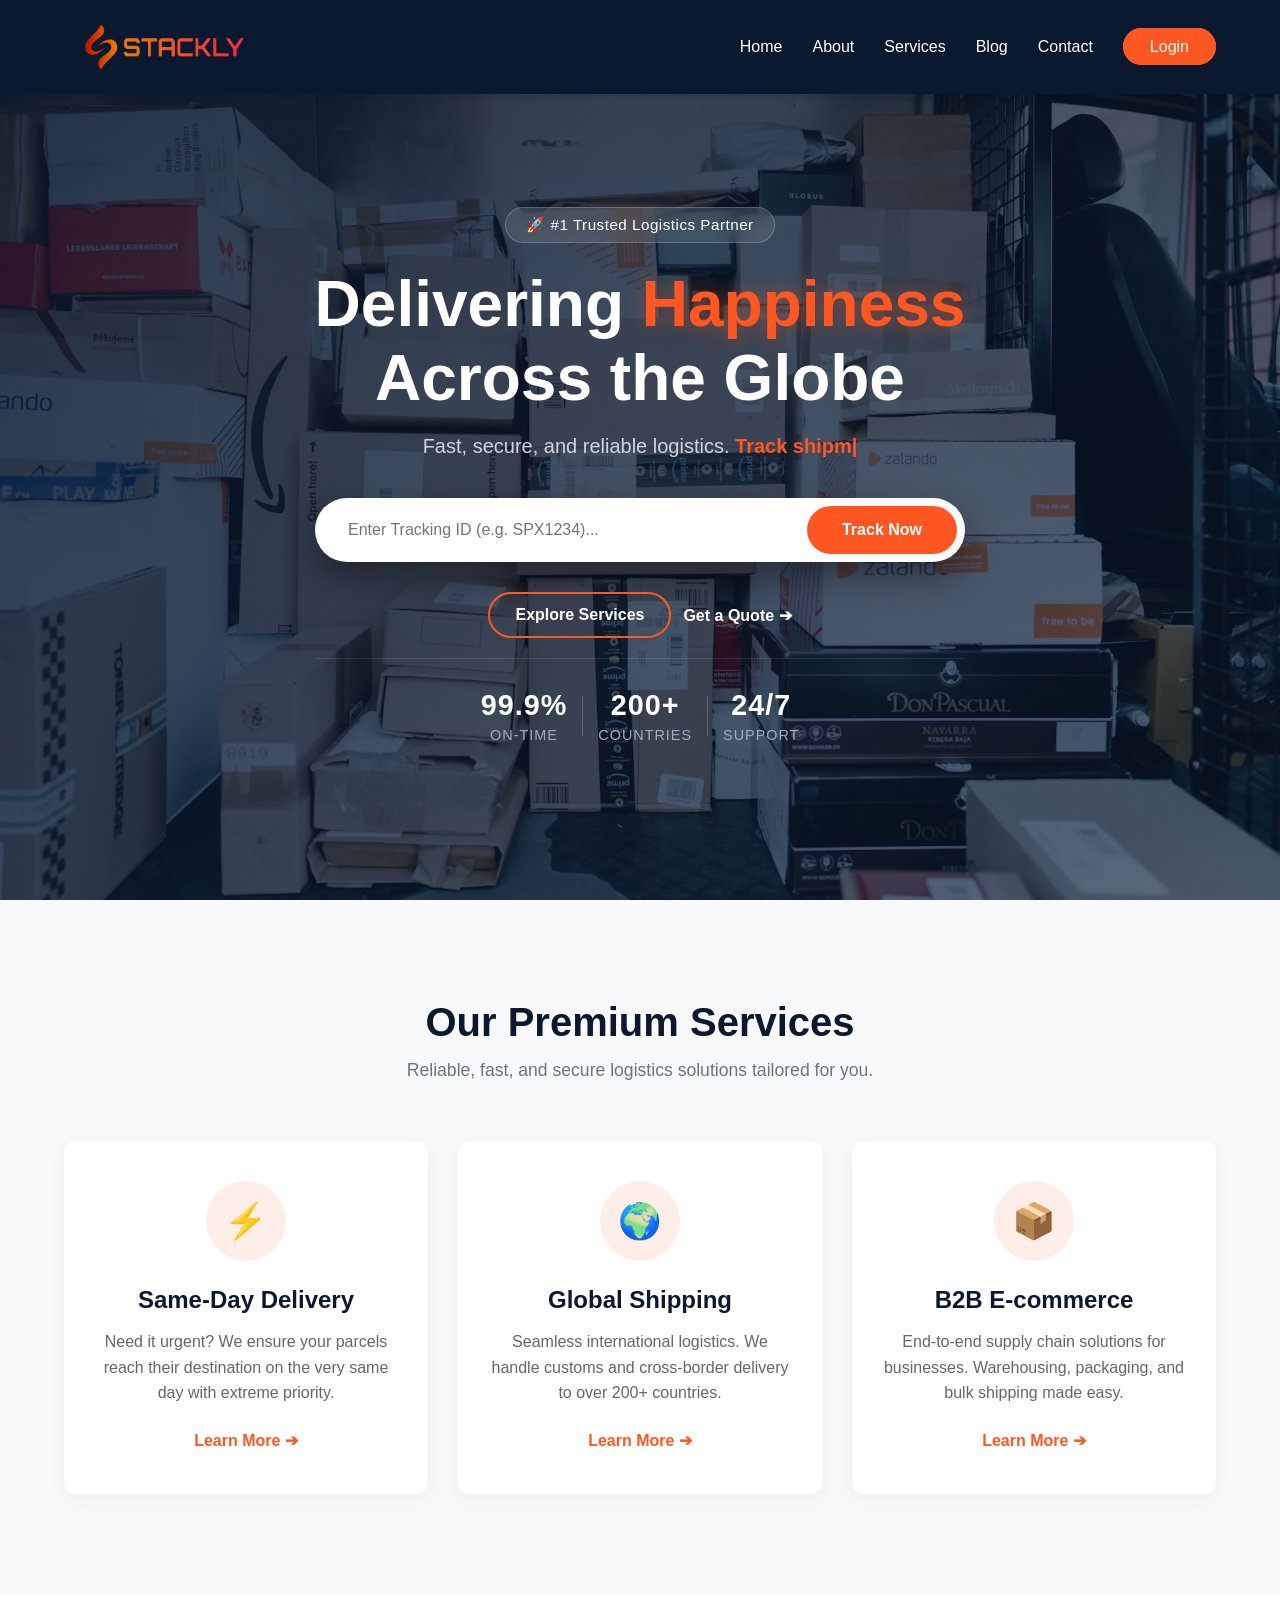
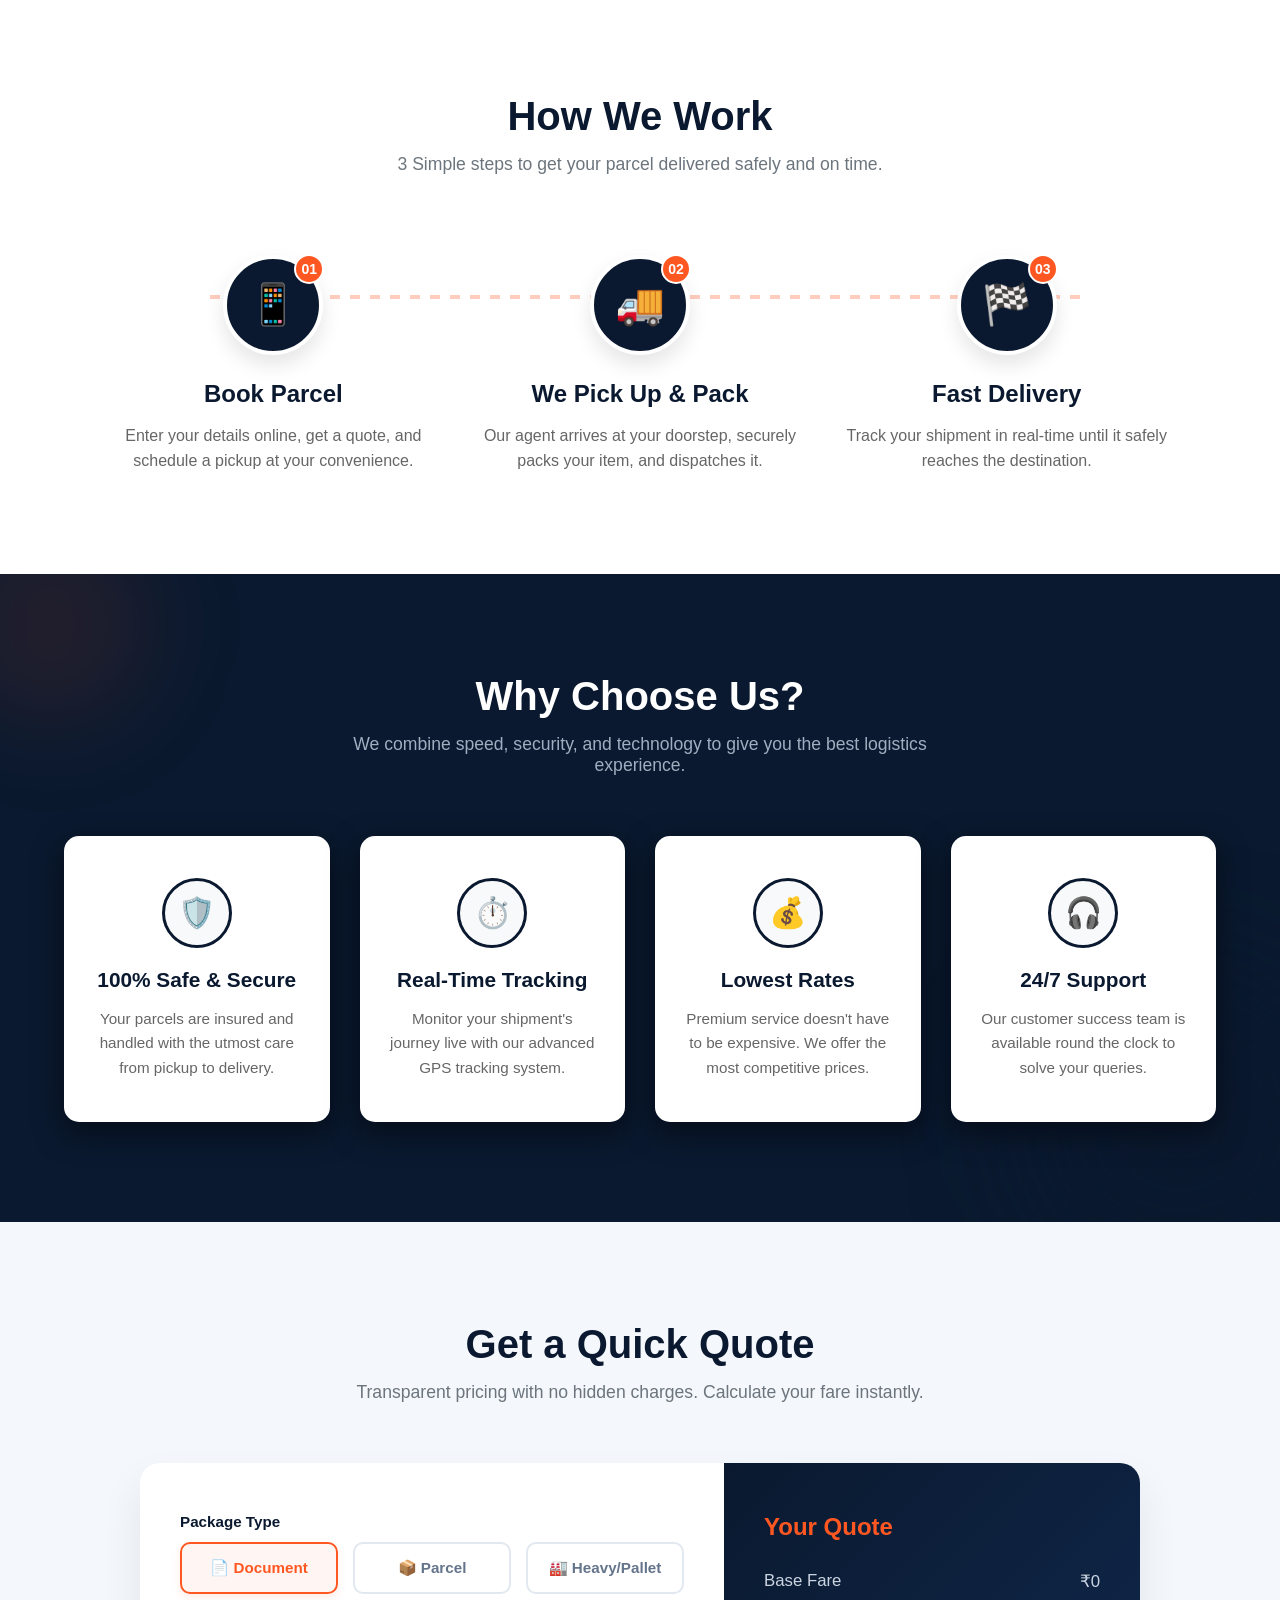
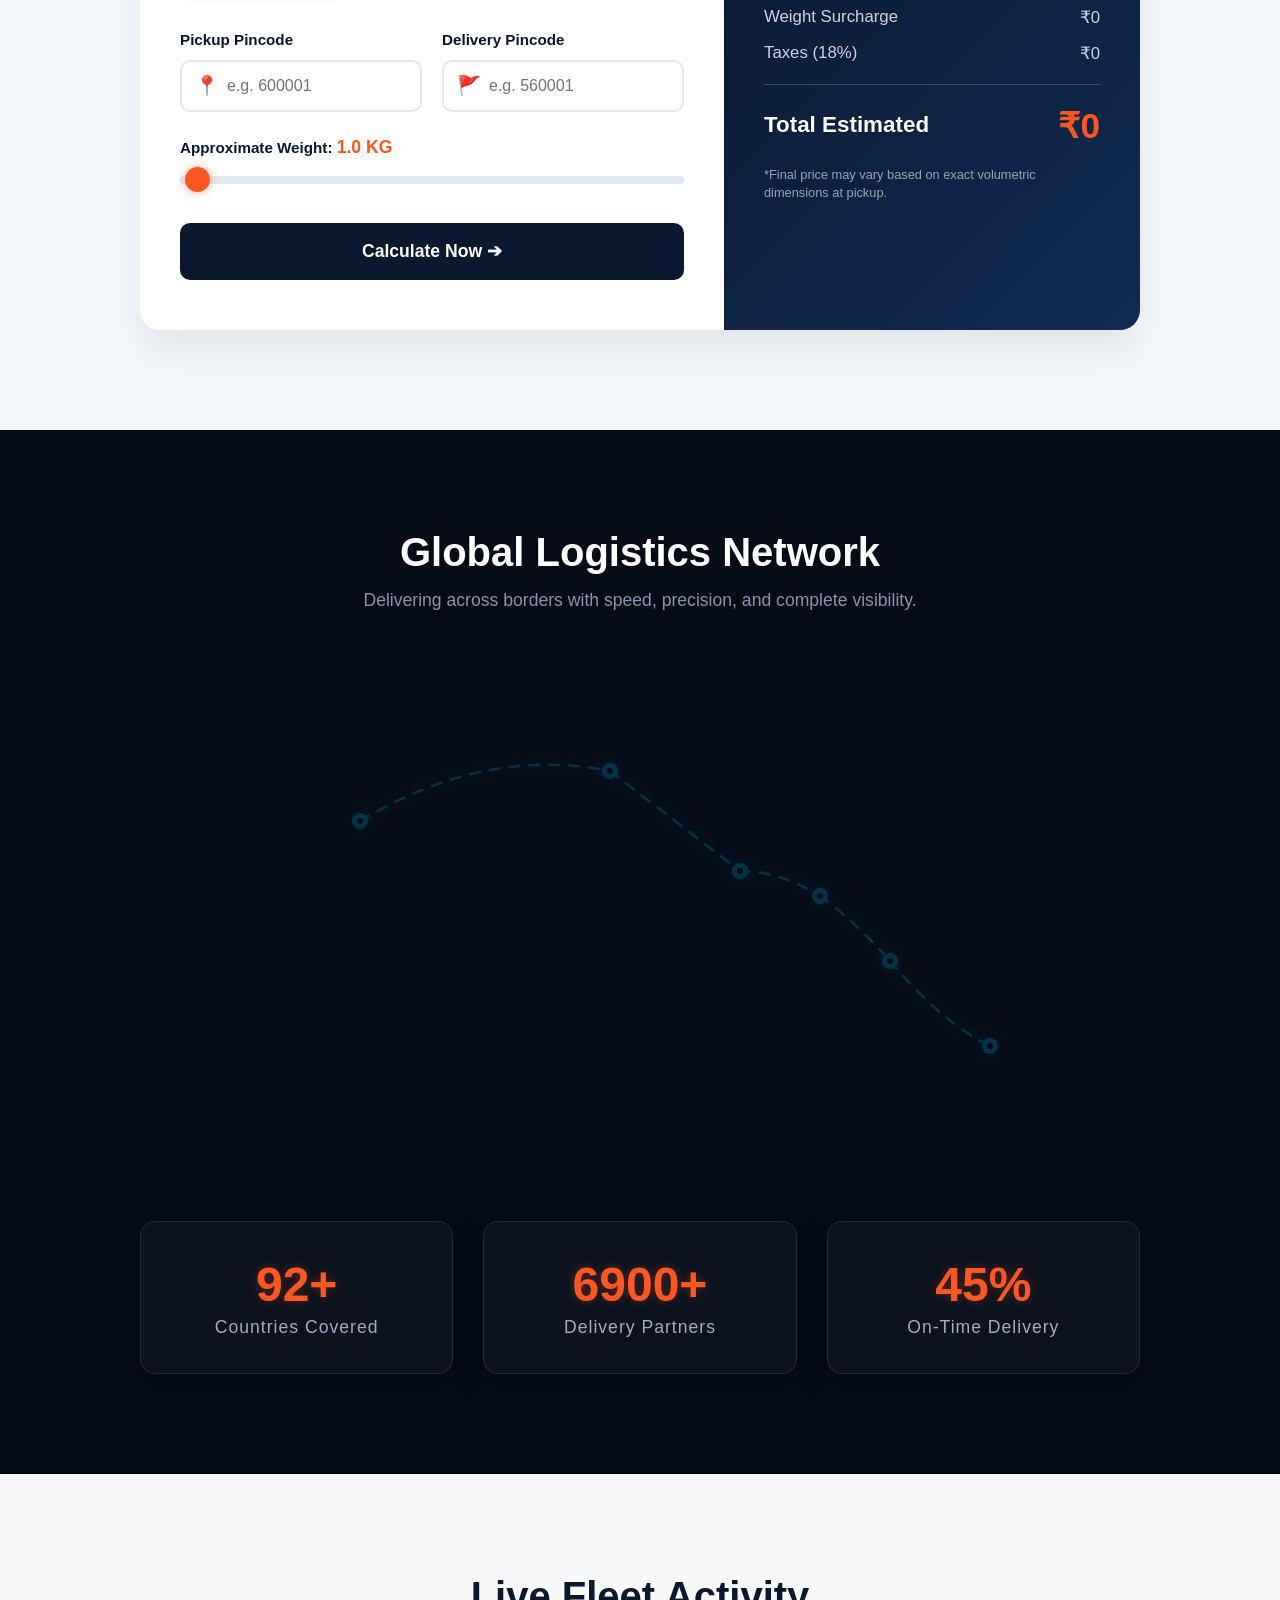
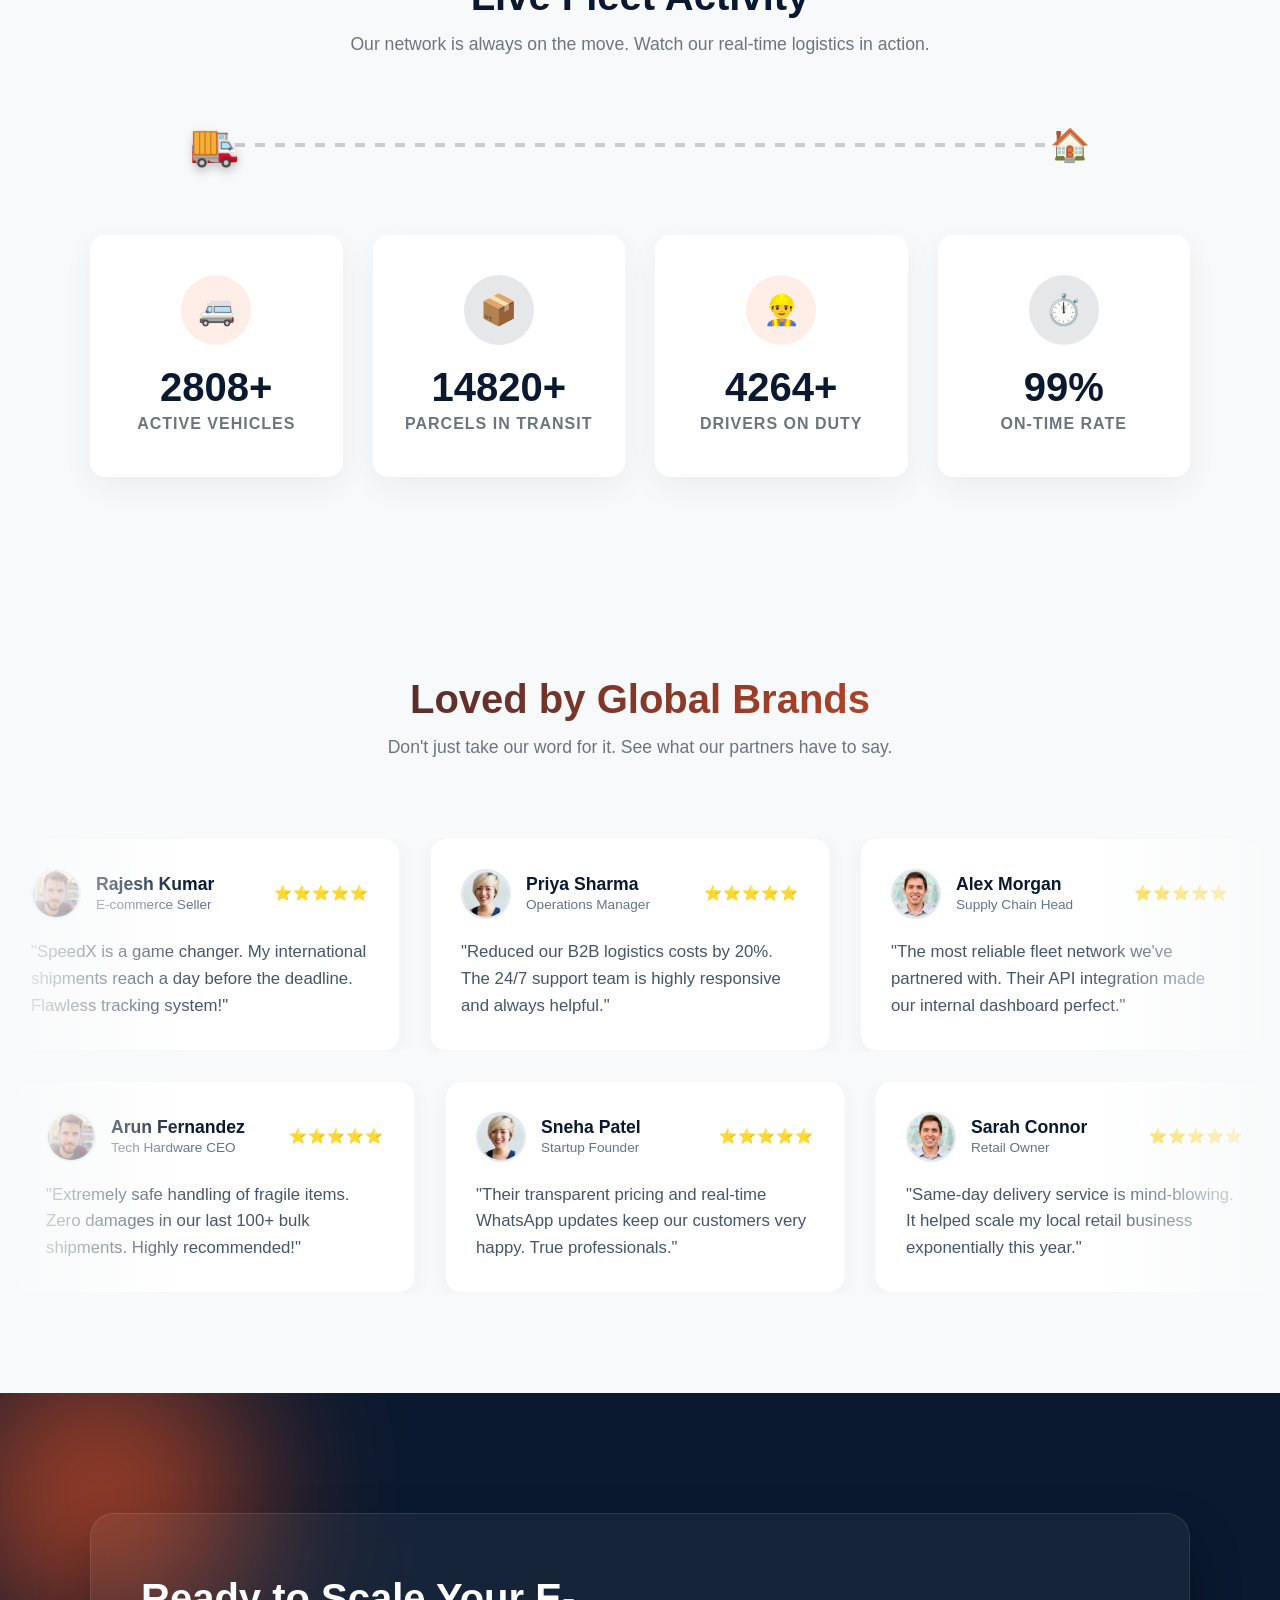
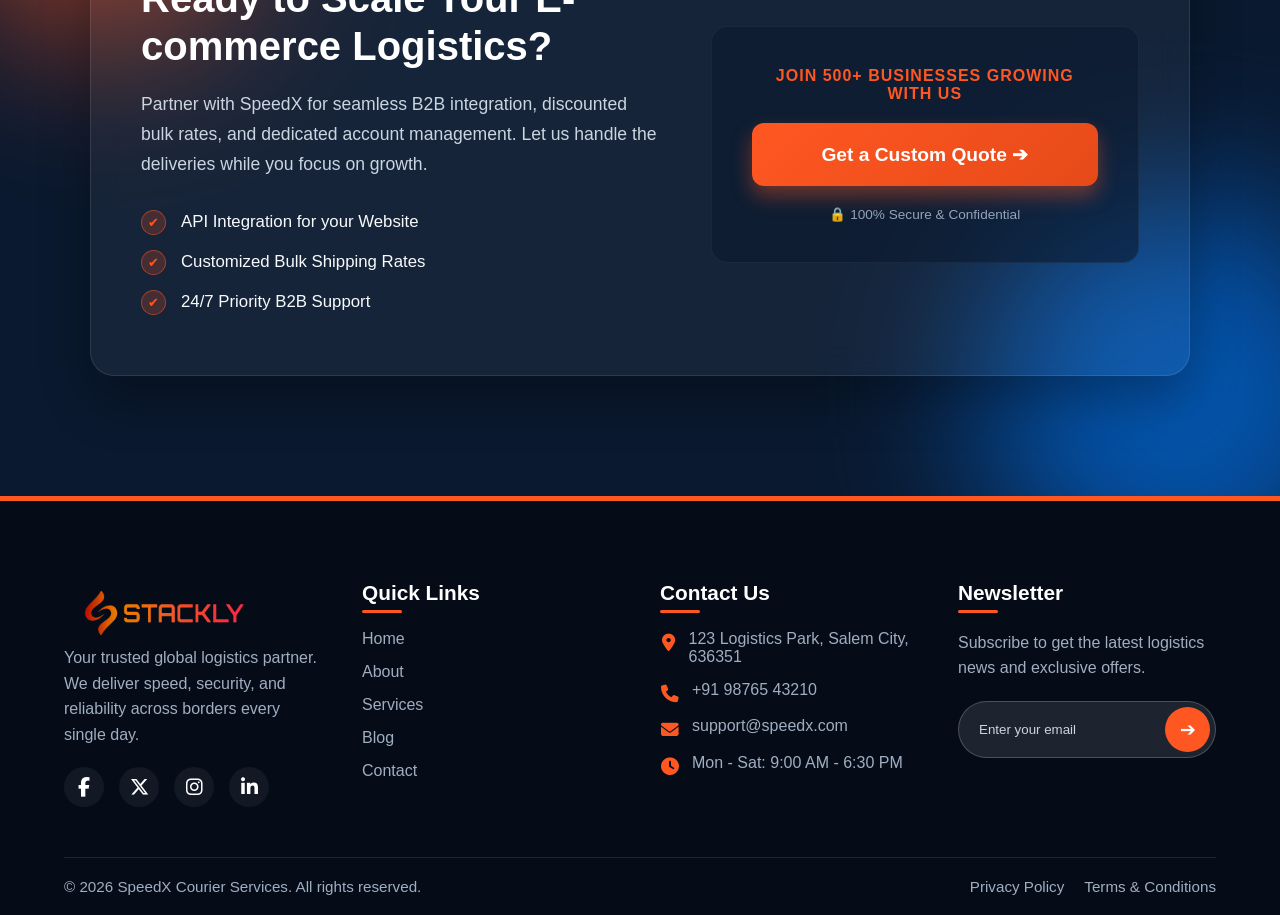
==== index.html @ 42c6c55b "Courier services" ====
<!DOCTYPE html>
<html lang="en">
<head>
  <meta charset="UTF-8">
  <meta name="viewport" content="width=device-width, initial-scale=1.0">
  <title>SpeedX Courier</title>
  <link rel="stylesheet" href="style.css">
  <link rel="stylesheet" href="Courier.css">
  <!-- FontAwesome Icons -->
<link rel="stylesheet" href="https://cdnjs.cloudflare.com/ajax/libs/font-awesome/6.4.2/css/all.min.css">
</head>
<body>

  <header class="header">
    
     <a href="index.html" class="logo-container">
            <img src="./asset/stackly-logo (1) 2.webp" alt="Company Logo" class="logo-img">
        </a>
    
   <ul class="nav-links">
      <li><a href="index.html">Home</a></li>
      <li><a href="about.html">About</a></li>
      <li><a href="services.html">Services</a></li>
      <li><a href="blog.html">Blog</a></li>
      <li><a href="contact.html">Contact</a></li>
      <li><a href="login.html" class="btn-login">Login</a></li>
    </ul>

    <div class="hamburger">
      <div class="line1"></div>
      <div class="line2"></div>
      <div class="line3"></div>
    </div>
  </header>

  <section id="home" class="hero">
    <div class="hero-bg"></div>
    <div class="hero-overlay"></div>
    
    <div class="hero-content">
      
      <div class="hero-badge" data-aos="fade-down" data-aos-duration="1000">
        <span class="badge-icon">🚀</span> #1 Trusted Logistics Partner
      </div>

      <h1 data-aos="fade-up" data-aos-duration="1000" data-aos-delay="100">
        Delivering <span class="text-highlight">Happiness</span> <br> Across the Globe
      </h1>
      
      <p class="hero-subtext" data-aos="fade-up" data-aos-duration="1000" data-aos-delay="200">
        Fast, secure, and reliable logistics. <br class="mobile-break">
        <span id="typewriter-text" class="typewriter"></span>
      </p>
      
      <div class="track-box floating-anim" id="trackContainer" data-aos="zoom-in" data-aos-delay="400" data-aos-duration="1000">
        <input type="text" id="trackInput" placeholder="Enter Tracking ID (e.g. SPX1234)..." class="track-input">
        <button id="trackBtn" class="btn-track">Track Now</button>
      </div>
      
      <p id="trackMessage" class="track-message"></p>
      
      <p id="trackMessage" class="track-message"></p>

      <div class="hero-quick-links" data-aos="fade-up" data-aos-delay="600" data-aos-duration="1000">
        <a href="404.html" class="btn-outline">Explore Services</a>
        <a href="404.html" class="btn-text">Get a Quote ➔</a>
      </div>

      <div class="hero-stats" data-aos="fade-up" data-aos-delay="800" data-aos-duration="1000">
        <div class="stat-item"><span class="stat-num">99.9%</span> On-Time</div>
        <div class="stat-divider"></div>
        <div class="stat-item"><span class="stat-num">200+</span> Countries</div>
        <div class="stat-divider"></div>
        <div class="stat-item"><span class="stat-num">24/7</span> Support</div>
      </div>

    </div>
  </section>

  <section id="services" class="services">
    <div class="section-header" data-aos="fade-down" data-aos-duration="1200" data-aos-easing="ease-out-cubic">
      <h2>Our Premium Services</h2>
      <p>Reliable, fast, and secure logistics solutions tailored for you.</p>
    </div>

    <div class="services-container">
      
      <div class="service-card" data-aos="fade-up-right" data-aos-delay="100" data-aos-duration="1000">
        <div class="service-icon pulse-anim">⚡</div>
        <h3>Same-Day Delivery</h3>
        <p>Need it urgent? We ensure your parcels reach their destination on the very same day with extreme priority.</p>
        <a href="404.html" class="service-link">Learn More ➔</a>
      </div>

      <div class="service-card" data-aos="zoom-in" data-aos-delay="300" data-aos-duration="1000">
        <div class="service-icon pulse-anim" style="animation-delay: 0.2s;">🌍</div>
        <h3>Global Shipping</h3>
        <p>Seamless international logistics. We handle customs and cross-border delivery to over 200+ countries.</p>
        <a href="404.html" class="service-link">Learn More ➔</a>
      </div>

      <div class="service-card" data-aos="fade-up-left" data-aos-delay="500" data-aos-duration="1000">
        <div class="service-icon pulse-anim" style="animation-delay: 0.4s;">📦</div>
        <h3>B2B E-commerce</h3>
        <p>End-to-end supply chain solutions for businesses. Warehousing, packaging, and bulk shipping made easy.</p>
        <a href="404.html" class="service-link">Learn More ➔</a>
      </div>

    </div>
  </section>

  <!-- ===============================
       How We Work (The Process) Section
  =============================== -->
  <section id="process" class="process-section">
    
    <!-- Section Header -->
    <div class="section-header" data-aos="fade-down" data-aos-duration="1000">
      <h2>How We Work</h2>
      <p>3 Simple steps to get your parcel delivered safely and on time.</p>
    </div>

    <div class="process-container">
      <!-- Animated Connector Line (Background) -->
      <div class="process-line"></div>

      <!-- Step 1 -->
      <div class="process-step" data-aos="fade-right" data-aos-delay="100" data-aos-duration="1000">
        <div class="step-icon bounce-anim">
          <span class="step-num">01</span>
          📱
        </div>
        <h3>Book Parcel</h3>
        <p>Enter your details online, get a quote, and schedule a pickup at your convenience.</p>
      </div>

      <!-- Step 2 -->
      <div class="process-step" data-aos="fade-up" data-aos-delay="300" data-aos-duration="1000">
        <div class="step-icon bounce-anim" style="animation-delay: 0.2s;">
          <span class="step-num">02</span>
          🚚
        </div>
        <h3>We Pick Up & Pack</h3>
        <p>Our agent arrives at your doorstep, securely packs your item, and dispatches it.</p>
      </div>

      <!-- Step 3 -->
      <div class="process-step" data-aos="fade-left" data-aos-delay="500" data-aos-duration="1000">
        <div class="step-icon bounce-anim" style="animation-delay: 0.4s;">
          <span class="step-num">03</span>
          🏁
        </div>
        <h3>Fast Delivery</h3>
        <p>Track your shipment in real-time until it safely reaches the destination.</p>
      </div>

    </div>
  </section>

  <section id="why-us" class="why-us-section">
    
    <div class="section-header light-text" data-aos="zoom-in-down" data-aos-duration="1000">
      <h2>Why Choose Us?</h2>
      <p>We combine speed, security, and technology to give you the best logistics experience.</p>
    </div>

    <div class="strengths-container">
      
      <div class="strength-card" data-aos="flip-left" data-aos-delay="100" data-aos-duration="1000">
        <div class="strength-icon">🛡️</div>
        <h3>100% Safe & Secure</h3>
        <p>Your parcels are insured and handled with the utmost care from pickup to delivery.</p>
      </div>

      <div class="strength-card" data-aos="flip-left" data-aos-delay="300" data-aos-duration="1000">
        <div class="strength-icon">⏱️</div>
        <h3>Real-Time Tracking</h3>
        <p>Monitor your shipment's journey live with our advanced GPS tracking system.</p>
      </div>

      <div class="strength-card" data-aos="flip-right" data-aos-delay="500" data-aos-duration="1000">
        <div class="strength-icon">💰</div>
        <h3>Lowest Rates</h3>
        <p>Premium service doesn't have to be expensive. We offer the most competitive prices.</p>
      </div>

      <div class="strength-card" data-aos="flip-right" data-aos-delay="700" data-aos-duration="1000">
        <div class="strength-icon">🎧</div>
        <h3>24/7 Support</h3>
        <p>Our customer success team is available round the clock to solve your queries.</p>
      </div>

    </div>
  </section>

  <!-- ===============================
       Advanced Shipping Fare Estimator
  =============================== -->
  <section id="estimator" class="estimator-section">
    <div class="container">
      
      <!-- Section Header -->
      <div class="section-header" data-aos="fade-down" data-aos-duration="1000">
        <h2>Get a Quick Quote</h2>
        <p>Transparent pricing with no hidden charges. Calculate your fare instantly.</p>
      </div>

      <!-- Estimator Box -->
      <div class="advanced-estimator-box" data-aos="fade-up" data-aos-delay="200" data-aos-duration="1200">
        
        <!-- LEFT SIDE: Form Inputs -->
        <div class="est-form-area">
          
          <!-- Package Type Selection -->
          <div class="est-group">
            <label>Package Type</label>
            <div class="package-types">
              <label class="pack-radio">
                <input type="radio" name="packType" value="document" checked>
                <div class="pack-card">📄 Document</div>
              </label>
              <label class="pack-radio">
                <input type="radio" name="packType" value="parcel">
                <div class="pack-card">📦 Parcel</div>
              </label>
              <label class="pack-radio">
                <input type="radio" name="packType" value="heavy">
                <div class="pack-card">🏭 Heavy/Pallet</div>
              </label>
            </div>
          </div>

          <!-- Location Inputs with Inline Validation -->
          <div class="est-row">
            <!-- Pickup Pincode -->
            <div class="est-group" id="fromGroup">
              <label>Pickup Pincode</label>
              <div class="input-with-icon">
                <span class="icon">📍</span>
                <input type="text" id="advFromPin" placeholder="e.g. 600001" maxlength="6">
              </div>
              <small id="fromError" class="error-msg hidden">⚠️ Enter a valid 6-digit number</small>
            </div>
            
            <!-- Delivery Pincode -->
            <div class="est-group" id="toGroup">
              <label>Delivery Pincode</label>
              <div class="input-with-icon">
                <span class="icon">🚩</span>
                <input type="text" id="advToPin" placeholder="e.g. 560001" maxlength="6">
              </div>
              <small id="toError" class="error-msg hidden">⚠️ Enter a valid 6-digit number</small>
            </div>
          </div>

          <!-- Dynamic Weight Slider -->
          <div class="est-group">
            <label>Approximate Weight: <span id="weightDisplay" class="highlight-text">1.0 KG</span></label>
            <input type="range" id="advWeight" min="0.5" max="50" step="0.5" value="1" class="weight-slider">
          </div>

          <button id="advCalcBtn" class="btn-primary-large">Calculate Now ➔</button>
        </div>

        <!-- RIGHT SIDE: Live Receipt / Dark Theme -->
        <div class="est-receipt-area">
          <h3>Your Quote</h3>
          
          <!-- Loading Spinner -->
          <div id="estLoader" class="est-loader hidden">
            <div class="spinner"></div>
            <p>Calculating best rates...</p>
          </div>

          <!-- Result Details -->
          <div id="estResult" class="est-result-details">
            <div class="receipt-row">
              <span>Base Fare</span>
              <span id="resBase">₹0</span>
            </div>
            <div class="receipt-row">
              <span>Weight Surcharge</span>
              <span id="resWeight">₹0</span>
            </div>
            <div class="receipt-row">
              <span>Taxes (18%)</span>
              <span id="resTax">₹0</span>
            </div>
            <div class="receipt-divider"></div>
            <div class="receipt-row total-row">
              <span>Total Estimated</span>
              <span id="resTotal" class="total-price">₹0</span>
            </div>
            <p class="receipt-note">*Final price may vary based on exact volumetric dimensions at pickup.</p>
            <a href="404.html" class="btn-book-now hidden" id="bookNowBtn">Book This Parcel</a>
          </div>
        </div>

      </div>
    </div>
  </section>

  <!-- ===============================
       Global Reach (Premium Command Center)
  =============================== -->
  <section id="reach" class="reach-section-dark">
    <div class="container">
      
      <div class="section-header-dark" data-aos="fade-down" data-aos-duration="1000">
        <h2>Global Logistics Network</h2>
        <p>Delivering across borders with speed, precision, and complete visibility.</p>
      </div>

      <!-- Animated Map Container -->
      <div class="map-command-center" data-aos="zoom-in" data-aos-duration="1200">
        
        <!-- SVG Connecting Routes (Animated Lines) -->
        <svg class="flight-routes" viewBox="0 0 1000 500" preserveAspectRatio="none">
          <!-- Route: US to UK -->
          <path d="M 220 150 Q 345 75 470 100" class="route-line" />
          <!-- Route: UK to UAE -->
          <path d="M 470 100 Q 535 150 600 200" class="route-line" />
          <!-- Route: UAE to India -->
          <path d="M 600 200 Q 640 200 680 225" class="route-line" />
          <!-- Route: India to Singapore -->
          <path d="M 680 225 Q 715 250 750 290" class="route-line" />
          <!-- Route: Singapore to Australia -->
          <path d="M 750 290 Q 800 350 850 375" class="route-line" />
        </svg>

        <!-- Pulsing Location Pins -->
        <div class="map-pin pin-us"><div class="pin-pulse"></div><div class="pin-dot"></div><span class="pin-tooltip">New York</span></div>
        <div class="map-pin pin-uk"><div class="pin-pulse"></div><div class="pin-dot"></div><span class="pin-tooltip">London</span></div>
        <div class="map-pin pin-ae"><div class="pin-pulse"></div><div class="pin-dot"></div><span class="pin-tooltip">Dubai</span></div>
        <div class="map-pin pin-in"><div class="pin-pulse"></div><div class="pin-dot"></div><span class="pin-tooltip">Mumbai</span></div>
        <div class="map-pin pin-sg"><div class="pin-pulse"></div><div class="pin-dot"></div><span class="pin-tooltip">Singapore</span></div>
        <div class="map-pin pin-au"><div class="pin-pulse"></div><div class="pin-dot"></div><span class="pin-tooltip">Sydney</span></div>

      </div>

      <!-- Glassmorphism Stats (With Live Counters) -->
      <div class="glass-stats-container">
        <div class="glass-stat-box" data-aos="fade-up" data-aos-delay="100">
          <h3><span class="counter" data-target="200">0</span>+</h3>
          <p>Countries Covered</p>
        </div>
        <div class="glass-stat-box" data-aos="fade-up" data-aos-delay="300">
          <h3><span class="counter" data-target="15000">0</span>+</h3>
          <p>Delivery Partners</p>
        </div>
        <div class="glass-stat-box" data-aos="fade-up" data-aos-delay="500">
          <h3><span class="counter" data-target="99">0</span>%</h3>
          <p>On-Time Delivery</p>
        </div>
      </div>

    </div>
  </section>

  <section id="fleet" class="fleet-section">
    <div class="container">
      
      <div class="section-header" data-aos="fade-down" data-aos-duration="1000">
        <h2>Live Fleet Activity</h2>
        <p>Our network is always on the move. Watch our real-time logistics in action.</p>
      </div>

      <div class="truck-track-container" data-aos="zoom-in" data-aos-delay="200" data-aos-duration="1000">
        <div class="truck-track"></div>
        <div class="moving-truck">
          <span class="truck-icon left-truck">🚚</span>
          
        </div>
        <div class="warehouse-icon left-wh">🏭</div>
        <div class="warehouse-icon right-wh">🏠</div>
      </div>

      <div class="fleet-stats-grid">
        
        <div class="fleet-stat-card" data-aos="fade-up" data-aos-delay="100">
          <div class="stat-icon-wrapper pulse-orange">
            <span class="stat-icon">🚐</span>
          </div>
          <h3 class="stat-number"><span class="fleet-counter" data-target="5400">0</span>+</h3>
          <p class="stat-label">Active Vehicles</p>
        </div>

        <div class="fleet-stat-card" data-aos="fade-up" data-aos-delay="300">
          <div class="stat-icon-wrapper pulse-blue">
            <span class="stat-icon">📦</span>
          </div>
          <h3 class="stat-number"><span class="fleet-counter" data-target="28500">0</span>+</h3>
          <p class="stat-label">Parcels in Transit</p>
        </div>

        <div class="fleet-stat-card" data-aos="fade-up" data-aos-delay="500">
          <div class="stat-icon-wrapper pulse-orange">
            <span class="stat-icon">👷‍♂️</span>
          </div>
          <h3 class="stat-number"><span class="fleet-counter" data-target="8200">0</span>+</h3>
          <p class="stat-label">Drivers on Duty</p>
        </div>

        <div class="fleet-stat-card" data-aos="fade-up" data-aos-delay="700">
          <div class="stat-icon-wrapper pulse-blue">
            <span class="stat-icon">⏱️</span>
          </div>
          <h3 class="stat-number"><span class="fleet-counter" data-target="99">0</span>%</h3>
          <p class="stat-label">On-Time Rate</p>
        </div>

      </div>
    </div>
  </section>

  <section id="testimonials" class="premium-testimonials">
    
    <div class="section-header" data-aos="fade-down" data-aos-duration="1000">
      <h2 class="gradient-text">Loved by Global Brands</h2>
      <p>Don't just take our word for it. See what our partners have to say.</p>
    </div>

    <div class="marquee-fade-overlay"></div>

    <div class="marquee-row" data-aos="fade-up" data-aos-delay="200">
      <div class="marquee-track track-left">
        
        <div class="marquee-card">
          <div class="card-top">
            <img src="./asset/1.webp" alt="User">
            <div>
              <h4>Rajesh Kumar</h4>
              <span>E-commerce Seller</span>
            </div>
            <div class="rating">⭐⭐⭐⭐⭐</div>
          </div>
          <p>"SpeedX is a game changer. My international shipments reach a day before the deadline. Flawless tracking system!"</p>
        </div>
        <div class="marquee-card">
          <div class="card-top">
            <img src="./asset/2.webp" alt="User">
            <div>
              <h4>Priya Sharma</h4>
              <span>Operations Manager</span>
            </div>
            <div class="rating">⭐⭐⭐⭐⭐</div>
          </div>
          <p>"Reduced our B2B logistics costs by 20%. The 24/7 support team is highly responsive and always helpful."</p>
        </div>
        <div class="marquee-card">
          <div class="card-top">
            <img src="./asset/3.webp" alt="User">
            <div>
              <h4>Alex Morgan</h4>
              <span>Supply Chain Head</span>
            </div>
            <div class="rating">⭐⭐⭐⭐⭐</div>
          </div>
          <p>"The most reliable fleet network we've partnered with. Their API integration made our internal dashboard perfect."</p>
        </div>

        <div class="marquee-card">
          <div class="card-top">
            <img src="./asset/1.webp" alt="User">
            <div>
              <h4>Rajesh Kumar</h4>
              <span>E-commerce Seller</span>
            </div>
            <div class="rating">⭐⭐⭐⭐⭐</div>
          </div>
          <p>"SpeedX is a game changer. My international shipments reach a day before the deadline. Flawless tracking system!"</p>
        </div>
        <div class="marquee-card">
          <div class="card-top">
            <img src="./asset/2.webp" alt="User">
            <div>
              <h4>Priya Sharma</h4>
              <span>Operations Manager</span>
            </div>
            <div class="rating">⭐⭐⭐⭐⭐</div>
          </div>
          <p>"Reduced our B2B logistics costs by 20%. The 24/7 support team is highly responsive and always helpful."</p>
        </div>
        <div class="marquee-card">
          <div class="card-top">
            <img src="./asset/3.webp" alt="User">
            <div>
              <h4>Alex Morgan</h4>
              <span>Supply Chain Head</span>
            </div>
            <div class="rating">⭐⭐⭐⭐⭐</div>
          </div>
          <p>"The most reliable fleet network we've partnered with. Their API integration made our internal dashboard perfect."</p>
        </div>
        
      </div>
    </div>

    <div class="marquee-row" data-aos="fade-up" data-aos-delay="400">
      <div class="marquee-track track-right">
        
        <div class="marquee-card">
          <div class="card-top">
            <img src="./asset/1.webp" alt="User">
            <div>
              <h4>Arun Fernandez</h4>
              <span>Tech Hardware CEO</span>
            </div>
            <div class="rating">⭐⭐⭐⭐⭐</div>
          </div>
          <p>"Extremely safe handling of fragile items. Zero damages in our last 100+ bulk shipments. Highly recommended!"</p>
        </div>
        <div class="marquee-card">
          <div class="card-top">
            <img src="./asset/2.webp" alt="User">
            <div>
              <h4>Sneha Patel</h4>
              <span>Startup Founder</span>
            </div>
            <div class="rating">⭐⭐⭐⭐⭐</div>
          </div>
          <p>"Their transparent pricing and real-time WhatsApp updates keep our customers very happy. True professionals."</p>
        </div>
        <div class="marquee-card">
          <div class="card-top">
            <img src="./asset/3.webp" alt="User">
            <div>
              <h4>Sarah Connor</h4>
              <span>Retail Owner</span>
            </div>
            <div class="rating">⭐⭐⭐⭐⭐</div>
          </div>
          <p>"Same-day delivery service is mind-blowing. It helped scale my local retail business exponentially this year."</p>
        </div>

        <div class="marquee-card">
          <div class="card-top">
            <img src="./asset/1.webp" alt="User">
            <div>
              <h4>Arun Fernandez</h4>
              <span>Tech Hardware CEO</span>
            </div>
            <div class="rating">⭐⭐⭐⭐⭐</div>
          </div>
          <p>"Extremely safe handling of fragile items. Zero damages in our last 100+ bulk shipments. Highly recommended!"</p>
        </div>
        <div class="marquee-card">
          <div class="card-top">
            <img src="./asset/2.webp" alt="User">
            <div>
              <h4>Sneha Patel</h4>
              <span>Startup Founder</span>
            </div>
            <div class="rating">⭐⭐⭐⭐⭐</div>
          </div>
          <p>"Their transparent pricing and real-time WhatsApp updates keep our customers very happy. True professionals."</p>
        </div>
        <div class="marquee-card">
          <div class="card-top">
            <img src="./asset/3.webp" alt="User">
            <div>
              <h4>Sarah Connor</h4>
              <span>Retail Owner</span>
            </div>
            <div class="rating">⭐⭐⭐⭐⭐</div>
          </div>
          <p>"Same-day delivery service is mind-blowing. It helped scale my local retail business exponentially this year."</p>
        </div>

      </div>
    </div>

  </section>

  <section id="partner" class="b2b-cta-section">
    
    <div class="glow-orb orb-1"></div>
    <div class="glow-orb orb-2"></div>

    <div class="container">
      <div class="cta-wrapper" data-aos="zoom-out-up" data-aos-duration="1200">
        
        <div class="cta-content">
          <h2 data-aos="fade-right" data-aos-delay="200">Ready to Scale Your E-commerce Logistics?</h2>
          <p data-aos="fade-right" data-aos-delay="400">
            Partner with SpeedX for seamless B2B integration, discounted bulk rates, and dedicated account management. Let us handle the deliveries while you focus on growth.
          </p>
          
          <ul class="cta-benefits" data-aos="fade-right" data-aos-delay="600">
            <li><span class="check-icon">✔</span> API Integration for your Website</li>
            <li><span class="check-icon">✔</span> Customized Bulk Shipping Rates</li>
            <li><span class="check-icon">✔</span> 24/7 Priority B2B Support</li>
          </ul>
        </div>

        <div class="cta-action" data-aos="fade-left" data-aos-delay="800">
          <p class="action-text">Join 500+ businesses growing with us</p>
          <a href="404.html" class="btn-cta-huge pulse-button">Get a Custom Quote ➔</a>
          <small class="secure-text">🔒 100% Secure & Confidential</small>
        </div>

      </div>
    </div>
  </section>

  <!-- ===============================
       Footer Section
  =============================== -->
  <footer class="footer-section">
    <div class="container">
      
      <div class="footer-grid">
        
        <!-- Column 1: Brand & About -->
        <div class="footer-col" data-aos="fade-up" data-aos-delay="100">
           <a href="index.html" class="logo-container">
            <img src="./asset/stackly-logo (1) 2.webp" alt="Company Logo" class="logo-img">
        </a>
          <p class="footer-about">
            Your trusted global logistics partner. We deliver speed, security, and reliability across borders every single day.
          </p>
         <div class="social-links">
            <a href="404.html" class="social-icon"><i class="fa-brands fa-facebook-f"></i></a>
            <a href="404.html" class="social-icon"><i class="fa-brands fa-x-twitter"></i></a>
            <a href="404.html" class="social-icon"><i class="fa-brands fa-instagram"></i></a>
            <a href="404.html" class="social-icon"><i class="fa-brands fa-linkedin-in"></i></a>
          </div>
        </div>

        <!-- Column 2: Quick Links -->
        <div class="footer-col" data-aos="fade-up" data-aos-delay="200">
          <h3>Quick Links</h3>
          <ul class="footer-links">
            <li><a href="index.html">Home</a></li>
            <li><a href="about.html">About</a></li>
            <li><a href="services.html">Services</a></li>
            <li><a href="blog.html">Blog</a></li>
            <li><a href="contact.html">Contact</a></li>
          </ul>
        </div>

        <!-- Column 3: Contact Info -->
        <div class="footer-col" data-aos="fade-up" data-aos-delay="300">
          <h3>Contact Us</h3>
        <ul class="footer-contact">
            <li><i class="fa-solid fa-location-dot"></i> 123 Logistics Park, Salem City, 636351</li>
            <li><i class="fa-solid fa-phone"></i> +91 98765 43210</li>
            <li><i class="fa-solid fa-envelope"></i> support@speedx.com</li>
            <li><i class="fa-solid fa-clock"></i> Mon - Sat: 9:00 AM - 6:30 PM</li>
          </ul>
        </div>

        <!-- Column 4: Newsletter -->
        <!-- Column 4: Newsletter -->
        <div class="footer-col" data-aos="fade-up" data-aos-delay="400">
          <h3>Newsletter</h3>
          <p>Subscribe to get the latest logistics news and exclusive offers.</p>
          
          <!-- Added ID to form and input -->
          <form id="newsletterForm" class="newsletter-form">
            <input type="email" id="newsletterEmail" placeholder="Enter your email">
            <button type="submit" id="newsletterBtn">➔</button>
          </form>
          
          <!-- Validation Message Element -->
          <p id="newsletterMsg" class="newsletter-msg"></p>
        </div>

      </div>

      <!-- Footer Bottom (Copyright & Policies) -->
      <div class="footer-bottom" data-aos="fade-in" data-aos-delay="600">
        <p>&copy; 2026 SpeedX Courier Services. All rights reserved.</p>
        <div class="bottom-links">
          <a href="404.html">Privacy Policy</a>
          <a href="404.html">Terms & Conditions</a>
          
        </div>
      </div>
      
    </div>
  </footer>


  <script>
    /* ===============================
   Typewriter Effect Logic
=============================== */
const phrases = ["Track shipments in real-time.", "Lowest shipping rates guaranteed.", "Safe, secure, and on time."];
let i = 0;
let j = 0;
let isDeleting = false;
let currentPhrase = [];
const typewriterElement = document.getElementById('typewriter-text');

function loop() {
  if (typewriterElement) {
    typewriterElement.innerHTML = currentPhrase.join('');

    if (i < phrases.length) {
      if (!isDeleting && j <= phrases[i].length) {
        currentPhrase.push(phrases[i][j]);
        j++;
        typewriterElement.innerHTML = currentPhrase.join('') + '|';
      }

      if (isDeleting && j <= phrases[i].length) {
        currentPhrase.pop();
        j--;
        typewriterElement.innerHTML = currentPhrase.join('') + '|';
      }

      if (j == phrases[i].length) {
        isDeleting = true;
        setTimeout(loop, 1500); // Wait before deleting
        return;
      }

      if (isDeleting && j === 0) {
        currentPhrase = [];
        isDeleting = false;
        i++;
        if (i == phrases.length) { i = 0; } // Loop back to first phrase
      }
    }
    const speed = isDeleting ? 50 : 100;
    setTimeout(loop, speed);
  }
}

// Start the typewriter effect
document.addEventListener("DOMContentLoaded", function() {
  setTimeout(loop, 1500); // Delay start slightly
});

// Get the elements
const trackBtn = document.getElementById('trackBtn');
const trackInput = document.getElementById('trackInput');
const trackContainer = document.getElementById('trackContainer');
const trackMessage = document.getElementById('trackMessage');

// Add click event to the button
if (trackBtn) {
  trackBtn.addEventListener('click', () => {
    // .trim() removes extra spaces before and after the text
    const trackingId = trackInput.value.trim();

    // Reset previous messages and animations
    trackMessage.className = 'track-message'; 
    trackContainer.classList.remove('shake-anim');

    // CSS Magic trick to restart an animation instantly
    void trackContainer.offsetWidth; 

    // --- Validation Rules ---
    
    // 1. Check if input is empty
    if (trackingId === '') {
      trackMessage.textContent = '⚠️ Please enter a Tracking ID!';
      trackMessage.classList.add('show', 'msg-error');
      trackContainer.classList.add('shake-anim'); // Box shake aagum
    } 
    // 2. Check if input is too short (e.g., minimum 6 characters)
    else if (trackingId.length < 6) {
      trackMessage.textContent = '⚠️ Tracking ID must be at least 6 characters long!';
      trackMessage.classList.add('show', 'msg-error');
      trackContainer.classList.add('shake-anim'); // Box shake aagum
    } 
    // 3. Success (Valid Input)
    else {
      trackMessage.textContent = '✅ Tracking ID verified. Fetching details...';
      trackMessage.classList.add('show', 'msg-success');
      window.location.href = '404.html'
      
      // Button effect while "searching"
      trackBtn.textContent = 'Searching...';
      trackBtn.style.opacity = '0.7';
      
      // Simulate checking a database (resets after 3 seconds)
      setTimeout(() => {
        trackBtn.textContent = 'Track Now';
        trackBtn.style.opacity = '1';
        trackInput.value = ''; // clear input field
        trackMessage.classList.remove('show'); // hide message
      }, 3000);
    }
  });
}

/* ===============================
   Advanced Estimator Form Validation & Math Logic
=============================== */
document.addEventListener("DOMContentLoaded", () => {
  const weightSlider = document.getElementById('advWeight');
  const weightDisplay = document.getElementById('weightDisplay');
  const calcBtn = document.getElementById('advCalcBtn');

  // Inputs & Error Elements
  const fromPinInput = document.getElementById('advFromPin');
  const toPinInput = document.getElementById('advToPin');
  const fromGroup = document.getElementById('fromGroup');
  const toGroup = document.getElementById('toGroup');
  const fromError = document.getElementById('fromError');
  const toError = document.getElementById('toError');

  // Right side elements
  const estLoader = document.getElementById('estLoader');
  const estResultDetails = document.getElementById('estResult');
  const resBase = document.getElementById('resBase');
  const resWeight = document.getElementById('resWeight');
  const resTax = document.getElementById('resTax');
  const resTotal = document.getElementById('resTotal');
  const bookNowBtn = document.getElementById('bookNowBtn');

  // Dynamically update Weight Slider text
  if(weightSlider) {
    weightSlider.addEventListener('input', (e) => {
      weightDisplay.textContent = `${parseFloat(e.target.value).toFixed(1)} KG`;
    });

    // Calculate Button Click
    calcBtn.addEventListener('click', () => {
      const fromPin = fromPinInput.value.trim();
      const toPin = toPinInput.value.trim();
      const weightVal = parseFloat(weightSlider.value);
      const packType = document.querySelector('input[name="packType"]:checked').value;

      // Reset previous states
      let isValid = true;
      fromGroup.classList.remove('input-error', 'shake-input');
      toGroup.classList.remove('input-error', 'shake-input');
      fromError.classList.add('hidden');
      toError.classList.add('hidden');
      estResultDetails.classList.remove('receipt-pop');
      
      // Force CSS reflow to restart animation on multiple clicks
      void fromGroup.offsetWidth;
      void toGroup.offsetWidth;
      void estResultDetails.offsetWidth;

      // STRICT VALIDATION: Exactly 6 Digits
      const pinRegex = /^[0-9]{6}$/;

      if (!pinRegex.test(fromPin)) {
        fromGroup.classList.add('input-error', 'shake-input');
        fromError.classList.remove('hidden');
        isValid = false;
      }
      
      if (!pinRegex.test(toPin)) {
        toGroup.classList.add('input-error', 'shake-input');
        toError.classList.remove('hidden');
        isValid = false;
      }

      // If invalid, stop here!
      if (!isValid) return;

      // VALID - Start Loading State
      estResultDetails.classList.add('faded');
      estLoader.classList.remove('hidden');
      calcBtn.textContent = 'Calculating...';
      calcBtn.style.opacity = '0.7';
      calcBtn.disabled = true;

      // Fake API Delay for Premium feel (1.2 seconds)
      setTimeout(() => {
        // Shipping Math Logic
        let basePrice = 50;
        if (packType === 'parcel') basePrice = 100;
        if (packType === 'heavy') basePrice = 500;

        const weightCost = weightVal * 40; 
        const subtotal = basePrice + weightCost;
        const tax = Math.round(subtotal * 0.18); // 18% GST
        const total = subtotal + tax;

        // Apply calculated values to DOM
        resBase.textContent = `₹${basePrice}`;
        resWeight.textContent = `₹${weightCost.toFixed(0)}`;
        resTax.textContent = `₹${tax}`;
        resTotal.textContent = `₹${total}`;
        
        // Remove Loader & Show Result with Bouncy Animation
        estLoader.classList.add('hidden');
        estResultDetails.classList.remove('faded');
        estResultDetails.classList.add('receipt-pop');
        
        // Restore Button
        calcBtn.textContent = 'Calculate Now ➔';
        calcBtn.style.opacity = '1';
        calcBtn.disabled = false;
        
        // Show Action Button
        bookNowBtn.classList.remove('hidden');

      }, 1200); 
    });
  }
});

/* ===============================
   Live Number Counter Animation
=============================== */
document.addEventListener("DOMContentLoaded", () => {
  const counters = document.querySelectorAll('.counter');
  const speed = 100; // The lower the slower

  // Create an intersection observer to start counting ONLY when user scrolls to it
  const counterObserver = new IntersectionObserver((entries, observer) => {
    entries.forEach(entry => {
      if (entry.isIntersecting) {
        const counter = entry.target;
        const target = +counter.getAttribute('data-target');
        
        const updateCount = () => {
          const count = +counter.innerText;
          // Calculate the increment step
          const inc = target / speed;

          // If current count is less than target, add increment
          if (count < target) {
            counter.innerText = Math.ceil(count + inc);
            setTimeout(updateCount, 20); // 20ms delay
          } else {
            counter.innerText = target; // Ensure it ends exactly on target
          }
        };
        
        updateCount();
        observer.unobserve(counter); // Run only once
      }
    });
  }, { threshold: 0.5 }); // Trigger when 50% of the element is visible

  counters.forEach(counter => {
    counterObserver.observe(counter);
  });
});

/* ===============================
   Fleet Section Number Counters
=============================== */
document.addEventListener("DOMContentLoaded", () => {
  const fleetCounters = document.querySelectorAll('.fleet-counter');
  
  const fleetObserver = new IntersectionObserver((entries, observer) => {
    entries.forEach(entry => {
      if (entry.isIntersecting) {
        const counter = entry.target;
        const target = +counter.getAttribute('data-target');
        
        // Dynamic speed based on target size
        const speed = target > 1000 ? 50 : 20; 
        
        const updateCount = () => {
          const count = +counter.innerText;
          const inc = Math.ceil(target / speed);

          if (count < target) {
            counter.innerText = count + inc > target ? target : count + inc;
            setTimeout(updateCount, 30);
          } else {
            counter.innerText = target;
          }
        };
        
        updateCount();
        observer.unobserve(counter); // Stop observing once counted
      }
    });
  }, { threshold: 0.5 }); // Starts when half the card is visible

  fleetCounters.forEach(counter => {
    fleetObserver.observe(counter);
  });
});
  </script>

  <script src="main.js"></script>
</body>
</html>
---- style.css ----
.hero {
    position: relative;
    height: 100vh;
    /* min-height: 800px; */
    display: flex;
    align-items: center;
    justify-content: center;
    text-align: center;
    overflow: hidden;
    /* Background veliya pogaama irukka */
}

/* Cinematic Background Zoom Animation */
.hero-bg {
    position: absolute;
    top: 0;
    left: 0;
    width: 100%;
    height: 100%;
    background: url('./asset/co.webp') center/cover no-repeat;
    z-index: 0;
    animation: zoomBg 20s infinite alternate ease-in-out;
}

@keyframes zoomBg {
    0% {
        transform: scale(1);
    }

    100% {
        transform: scale(1.15);
    }
}

.hero-overlay {
    position: absolute;
    top: 0;
    left: 0;
    width: 100%;
    height: 100%;
    background: linear-gradient(135deg, rgba(10, 25, 47, 0.85) 0%, rgba(10, 25, 47, 0.6) 100%);
    z-index: 1;
}

.hero-content {
    position: relative;
    z-index: 2;
    color: #ffffff;
    max-width: 900px;
    padding: 0 20px;
    margin-top: 50px;
    /* Offset for header */
}

/* Trust Badge (Glassmorphism effect) */
.hero-badge {
    display: inline-block;
    background: rgba(255, 255, 255, 0.1);
    backdrop-filter: blur(10px);
    border: 1px solid rgba(255, 255, 255, 0.2);
    padding: 8px 20px;
    border-radius: 50px;
    font-size: 0.95rem;
    margin-bottom: 25px;
    letter-spacing: 0.5px;
}

/* Highlighted Text */
.text-highlight {
    color: #FF5722;
    text-shadow: 0 0 20px rgba(255, 87, 34, 0.4);
}

.hero-content h1 {
    font-size: 4rem;
    margin-bottom: 20px;
    line-height: 1.15;
    font-weight: 800;
}

.hero-subtext {
    font-size: 1.25rem;
    margin-bottom: 40px;
    color: #d1d5db;
}

.typewriter {
    color: #FF5722;
    font-weight: bold;
}

.mobile-break {
    display: none;
}

/* Tracking Box (Retained from before) */
.track-box {
    display: flex;
    justify-content: center;
    align-items: center;
    background: #ffffff;
    padding: 8px;
    border-radius: 50px;
    box-shadow: 0 15px 35px rgba(0, 0, 0, 0.4);
    max-width: 650px;
    margin: 0 auto;
}

.track-input {
    flex: 1;
    border: none;
    padding: 15px 25px;
    font-size: 16px;
    border-radius: 50px;
    outline: none;
    color: #333;
}

.btn-track {
    background-color: #FF5722;
    color: #ffffff;
    border: none;
    padding: 15px 35px;
    font-size: 16px;
    font-weight: bold;
    border-radius: 50px;
    cursor: pointer;
    transition: all 0.3s ease;
}

.btn-track:hover {
    background-color: #e64a19;
    transform: scale(1.05);
    box-shadow: 0 5px 15px rgba(255, 87, 34, 0.4);
}

/* Quick Links below Track Box */
.hero-quick-links {
    margin-top: 30px;
    display: flex;
    gap: 12px;
    justify-content: center;
    align-items: center;
}

.btn-outline {
    padding: 12px 25px;
    border: 2px solid #FF5722;
    color: #ffffff;
    text-decoration: none;
    border-radius: 25px;
    font-weight: bold;
    transition: all 0.3s ease;
}

.btn-outline:hover {
    background-color: #FF5722;
}

.btn-text {
    color: #ffffff;
    text-decoration: none;
    font-weight: bold;
    transition: color 0.3s ease;
}

.btn-text:hover {
    color: #FF5722;
}

/* Quick Stats */
.hero-stats {
    display: flex;
    justify-content: center;
    align-items: center;
    gap: 15px;
    margin-top: 20px;
    padding-top: 30px;
    border-top: 1px solid rgba(255, 255, 255, 0.1);
}

.stat-item {
    font-size: 0.9rem;
    color: #a0aec0;
    text-transform: uppercase;
    letter-spacing: 1px;
}

.stat-num {
    display: block;
    font-size: 1.8rem;
    font-weight: bold;
    color: #ffffff;
    margin-bottom: 5px;
}

.stat-divider {
    width: 1px;
    height: 40px;
    background-color: rgba(255, 255, 255, 0.2);
}

/* Keep previous floating & validation animations here */
.floating-anim {
    animation: float 4s ease-in-out infinite;
}

@keyframes float {
    0% {
        transform: translateY(0px);
    }

    50% {
        transform: translateY(-10px);
    }

    100% {
        transform: translateY(0px);
    }
}

.shake-anim {
    animation: shake 0.5s cubic-bezier(.36, .07, .19, .97) both;
}

@keyframes shake {

    10%,
    90% {
        transform: translate3d(-2px, 0, 0);
    }

    20%,
    80% {
        transform: translate3d(4px, 0, 0);
    }

    30%,
    50%,
    70% {
        transform: translate3d(-8px, 0, 0);
    }

    40%,
    60% {
        transform: translate3d(8px, 0, 0);
    }
}

.track-message {
    margin-top: 15px;
    font-size: 16px;
    font-weight: 600;
    min-height: 24px;
    display: none;
    transition: opacity 0.3s ease;
}

.track-message.show {
    display: block;
}

.msg-error {
    color: #ff4d4d;
}

.msg-success {
    color: #4CAF50;
}

/* Animation classes for JS */
.shake-anim {
  animation: shake 0.5s cubic-bezier(.36,.07,.19,.97) both;
}
.track-message {
  margin-top: 15px;
  font-size: 16px;
  font-weight: 600;
  opacity: 0;
  transition: opacity 0.3s ease;
}
.track-message.show { opacity: 1; }
.msg-error { color: #ff4d4d; }
.msg-success { color: #4CAF50; }

/* ===============================
   Mobile Responsiveness
=============================== */
@media (max-width: 768px) {
    .hero-content h1 {
        font-size: 2.5rem;
    }

    .mobile-break {
        display: block;
    }

    .hero-subtext {
        font-size: 1.1rem;
    }

    .track-box {
        flex-direction: column;
        background: transparent;
        box-shadow: none;
        padding: 0;
    }

    .track-input {
        width: 100%;
        margin-bottom: 15px;
        box-shadow: 0 5px 15px rgba(0, 0, 0, 0.1);
    }

    .btn-track {
        width: 100%;
    }

    .hero-quick-links {
        flex-direction: column;
        gap: 15px;
    }

    .btn-outline {
        width: 100%;
    }

    .hero-stats {
        flex-wrap: wrap;
        gap: 15px;
        justify-content: space-around;
    }

    .stat-divider {
        display: none;
    }

    .stat-item {
        flex: 40%;
        margin-bottom: 15px;
    }
}

/* ===============================
   Premium Services Section Styling (Animated)
=============================== */
.services {
  padding: 100px 5%;
  background-color: #F8F9FA;
  overflow: hidden; /* Important: AOS animations veliya pona scroll bar varama irukka */
}

.section-header {
  text-align: center;
  margin-bottom: 60px;
}

.section-header h2 {
  font-size: 2.5rem;
  color: #0A192F;
  margin-bottom: 15px;
}

.section-header p {
  font-size: 1.1rem;
  color: #6c757d;
  max-width: 600px;
  margin: 0 auto;
}

.services-container {
  display: grid;
  grid-template-columns: repeat(auto-fit, minmax(300px, 1fr));
  gap: 30px;
  max-width: 1200px;
  margin: 0 auto;
}

/* --- Service Card Base & Hover --- */
.service-card {
  position: relative;
  background: #ffffff;
  padding: 40px 30px;
  border-radius: 12px;
  text-align: center;
  box-shadow: 0 5px 20px rgba(0,0,0,0.05);
  border-bottom: 4px solid transparent;
  transition: transform 0.4s ease, box-shadow 0.4s ease, border-color 0.4s ease;
  overflow: hidden; /* Keep the shine effect inside the card */
}

/* Shine Effect Element */
.service-card::before {
  content: '';
  position: absolute;
  top: 0;
  left: -100%;
  width: 50%;
  height: 100%;
  background: linear-gradient(to right, rgba(255,255,255,0) 0%, rgba(255, 87, 34, 0.1) 50%, rgba(255,255,255,0) 100%);
  transform: skewX(-25deg);
  transition: all 0.6s ease;
  z-index: 1;
}

.service-card:hover {
  transform: translateY(-15px);
  box-shadow: 0 15px 30px rgba(0,0,0,0.15);
  border-bottom: 4px solid #FF5722;
}

/* Trigger Shine on Hover */
.service-card:hover::before {
  left: 150%;
}

/* --- Service Icon & Pulse Animation --- */
.service-icon {
  position: relative;
  background-color: rgba(255, 87, 34, 0.1);
  color: #FF5722;
  width: 80px;
  height: 80px;
  border-radius: 50%;
  display: flex;
  align-items: center;
  justify-content: center;
  font-size: 35px;
  margin: 0 auto 25px;
  transition: transform 0.4s ease;
  z-index: 2;
}

.service-card:hover .service-icon {
  transform: scale(1.1) rotate(10deg);
}

/* Continuous Pulse Animation */
.pulse-anim {
  animation: pulse 2s infinite cubic-bezier(0.4, 0, 0.2, 1);
}

@keyframes pulse {
  0% { box-shadow: 0 0 0 0 rgba(255, 87, 34, 0.4); }
  70% { box-shadow: 0 0 0 15px rgba(255, 87, 34, 0); }
  100% { box-shadow: 0 0 0 0 rgba(255, 87, 34, 0); }
}

/* --- Typography & Links --- */
.service-card h3 {
  font-size: 1.5rem;
  color: #0A192F;
  margin-bottom: 15px;
  position: relative;
  z-index: 2;
}

.service-card p {
  color: #666;
  line-height: 1.6;
  margin-bottom: 25px;
  position: relative;
  z-index: 2;
}

.service-link {
  text-decoration: none;
  color: #FF5722;
  font-weight: 600;
  font-size: 1rem;
  transition: letter-spacing 0.3s ease;
  position: relative;
  z-index: 2;
}

.service-card:hover .service-link {
  letter-spacing: 2px;
}

/* ===============================
   How We Work (Process) Styling
=============================== */
.process-section {
  padding: 100px 5%;
  background-color: #ffffff; /* White background to contrast with services */
  overflow: hidden;
}

.process-container {
  display: flex;
  justify-content: space-between;
  align-items: flex-start;
  max-width: 1100px;
  margin: 0 auto;
  position: relative;
  padding-top: 20px;
}

/* --- Moving Dashed Line Connector (Desktop Only) --- */
.process-line {
  position: absolute;
  top: 60px; /* Aligns with the center of the icons */
  left: 10%;
  width: 80%;
  height: 4px;
  background-image: linear-gradient(to right, transparent 50%, #FF5722 50%);
  background-size: 20px 100%; /* Creates the dashed look */
  z-index: 1;
  opacity: 0.3;
  animation: moveDashes 1s linear infinite;
}

@keyframes moveDashes {
  0% { background-position: 0 0; }
  100% { background-position: -20px 0; }
}

/* --- Individual Step Card --- */
.process-step {
  flex: 1;
  text-align: center;
  padding: 0 20px;
  position: relative;
  z-index: 2; /* Keeps steps above the moving line */
}

/* Step Icon container */
.step-icon {
  width: 100px;
  height: 100px;
  background: #0A192F; /* Deep Navy Blue */
  border: 4px solid #ffffff;
  box-shadow: 0 10px 20px rgba(0,0,0,0.1);
  border-radius: 50%;
  display: flex;
  align-items: center;
  justify-content: center;
  font-size: 40px;
  margin: 0 auto 25px auto;
  position: relative;
  transition: transform 0.4s ease, background 0.4s ease;
}

/* Small floating Step Number badge */
.step-num {
  position: absolute;
  top: -5px;
  right: -5px;
  background: #FF5722;
  color: #fff;
  font-size: 14px;
  font-weight: bold;
  width: 30px;
  height: 30px;
  border-radius: 50%;
  display: flex;
  align-items: center;
  justify-content: center;
  border: 2px solid #ffffff;
}

.process-step:hover .step-icon {
  background: #FF5722;
  transform: scale(1.1);
}

.process-step h3 {
  font-size: 1.5rem;
  color: #0A192F;
  margin-bottom: 15px;
}

.process-step p {
  color: #666;
  line-height: 1.6;
}

/* Gentle bounce animation for icons */
.bounce-anim {
  animation: gentleBounce 3s ease-in-out infinite;
}

@keyframes gentleBounce {
  0%, 100% { transform: translateY(0); }
  50% { transform: translateY(-10px); }
}

.process-step:hover .bounce-anim {
  animation-play-state: paused; /* Hover panna bounce aagurathu ninnudum */
}

/* ===============================
   Mobile Responsiveness for Process
=============================== */
@media (max-width: 768px) {
  .process-container {
    flex-direction: column;
    align-items: center;
    gap: 50px;
  }

  /* Hide the horizontal line in mobile */
  .process-line {
    display: none; 
  }

  /* Create a vertical dashed line for mobile instead */
  .process-container::before {
    content: '';
    position: absolute;
    top: 0;
    left: 50%;
    transform: translateX(-50%);
    width: 4px;
    height: 100%;
    background-image: linear-gradient(to bottom, transparent 50%, #FF5722 50%);
    background-size: 100% 20px;
    opacity: 0.3;
    animation: moveDashesVertical 1s linear infinite;
    z-index: 1;
  }

  @keyframes moveDashesVertical {
    0% { background-position: 0 0; }
    100% { background-position: 0 20px; }
  }

  .process-step {
    background: #ffffff;
    padding: 20px;
    border-radius: 10px;
    width: 90%;
  }
}

/* ===============================
   Why Choose Us Styling (Dark Section)
=============================== */
.why-us-section {
  padding: 100px 5%;
  background-color: #0A192F; /* Atka Deep Navy Blue */
  position: relative;
  overflow: hidden;
}

/* Light Text for Dark Background */
.section-header.light-text h2 {
  color: #ffffff;
}

.section-header.light-text p {
  color: #a0aec0;
}

/* Grid Layout for Strengths */
.strengths-container {
  display: grid;
  grid-template-columns: repeat(auto-fit, minmax(250px, 1fr));
  gap: 30px;
  max-width: 1200px;
  margin: 0 auto;
}

/* Individual Strength Card */
.strength-card {
  background: #ffffff;
  padding: 40px 25px;
  border-radius: 15px;
  text-align: center;
  position: relative;
  transition: all 0.5s cubic-bezier(0.175, 0.885, 0.32, 1.275); /* Bouncy transition */
  box-shadow: 0 10px 30px rgba(0, 0, 0, 0.5);
  border: 2px solid transparent;
  z-index: 1;
}

/* Hover Effects (3D Lift & Glow) */
.strength-card:hover {
  transform: translateY(-15px) scale(1.03); /* Lift and slight zoom */
  border: 2px solid #FF5722;
  box-shadow: 0 15px 40px rgba(255, 87, 34, 0.3); /* Orange glowing shadow */
  z-index: 2;
}

/* Custom Icon Styling */
.strength-icon {
  width: 70px;
  height: 70px;
  background: #F8F9FA;
  border: 3px solid #0A192F;
  border-radius: 50%;
  display: flex;
  align-items: center;
  justify-content: center;
  font-size: 30px;
  margin: 0 auto 20px;
  transition: all 0.6s ease;
}

/* Icon Rotation on Card Hover */
.strength-card:hover .strength-icon {
  background: #FF5722;
  border-color: #FF5722;
  color: #ffffff;
  transform: rotateY(360deg); /* 3D Spin */
}

/* Typography Inside Card */
.strength-card h3 {
  font-size: 1.3rem;
  color: #0A192F;
  margin-bottom: 15px;
  font-weight: 700;
  transition: color 0.3s ease;
}

.strength-card:hover h3 {
  color: #FF5722; /* Title turns orange on hover */
}

.strength-card p {
  color: #666;
  font-size: 0.95rem;
  line-height: 1.6;
}

/* ===============================
   Background Decorative Elements (Optional Magic)
=============================== */
.why-us-section::before {
  content: '';
  position: absolute;
  top: -50px;
  left: -50px;
  width: 200px;
  height: 200px;
  background: rgba(255, 87, 34, 0.1);
  border-radius: 50%;
  filter: blur(50px);
  z-index: 0;
}

.why-us-section::after {
  content: '';
  position: absolute;
  bottom: -50px;
  right: -50px;
  width: 300px;
  height: 300px;
  background: rgba(10, 25, 47, 0.5); /* Adds depth */
  border-radius: 50%;
  filter: blur(60px);
  z-index: 0;
}

/* ===============================
   Mobile Responsiveness
=============================== */
@media (max-width: 768px) {
  .why-us-section {
    padding: 80px 5%;
  }
  
  .strength-card {
    padding: 30px 20px;
  }
}

/* ===============================
   Advanced Estimator Section
=============================== */
.estimator-section {
  padding: 100px 5%;
  background-color: #F4F7FB; 
}

.advanced-estimator-box {
  display: flex;
  background: #ffffff;
  max-width: 1000px;
  margin: 0 auto;
  border-radius: 20px;
  box-shadow: 0 20px 40px rgba(0,0,0,0.08);
  overflow: hidden;
}

/* --- Left Side: Form Area --- */
.est-form-area {
  flex: 3;
  padding: 50px 40px;
}

.est-group {
  margin-bottom: 25px;
}

.est-group label {
  display: block;
  font-weight: 700;
  color: #0A192F;
  margin-bottom: 12px;
  font-size: 0.95rem;
}

.highlight-text {
  color: #FF5722;
  font-size: 1.1rem;
}

/* Radio Cards */
.package-types {
  display: flex;
  gap: 15px;
}
.pack-radio { flex: 1; cursor: pointer; }
.pack-radio input { display: none; }
.pack-card {
  padding: 15px 10px;
  text-align: center;
  border: 2px solid #e2e8f0;
  border-radius: 10px;
  font-weight: 600;
  color: #64748b;
  transition: all 0.3s ease;
  font-size: 0.95rem;
}
.pack-radio input:checked + .pack-card {
  border-color: #FF5722;
  background-color: rgba(255, 87, 34, 0.05);
  color: #FF5722;
  box-shadow: 0 4px 10px rgba(255, 87, 34, 0.1);
}

.est-row {
  display: flex;
  gap: 20px;
}
.est-row .est-group { flex: 1; }

.input-with-icon {
  position: relative;
  display: flex;
  align-items: center;
}
.input-with-icon .icon {
  position: absolute;
  left: 15px;
  font-size: 1.2rem;
}
.input-with-icon input {
  width: 100%;
  padding: 15px 15px 15px 45px;
  border: 2px solid #e2e8f0;
  border-radius: 10px;
  font-size: 1rem;
  transition: all 0.3s ease;
  outline: none;
}
.input-with-icon input:focus { border-color: #0A192F; }

/* Custom Slider */
.weight-slider {
  width: 100%;
  appearance: none;
  height: 8px;
  background: #e2e8f0;
  border-radius: 5px;
  outline: none;
}
.weight-slider::-webkit-slider-thumb {
  appearance: none;
  width: 25px;
  height: 25px;
  background: #FF5722;
  border-radius: 50%;
  cursor: pointer;
  box-shadow: 0 0 10px rgba(255, 87, 34, 0.5);
  transition: transform 0.2s;
}
.weight-slider::-webkit-slider-thumb:hover { transform: scale(1.2); }

/* Buttons */
.btn-primary-large {
  width: 100%;
  background: #0A192F;
  color: #fff;
  padding: 18px;
  border: none;
  border-radius: 10px;
  font-size: 1.1rem;
  font-weight: bold;
  cursor: pointer;
  margin-top: 10px;
  transition: background 0.3s, transform 0.2s;
}
.btn-primary-large:hover {
  background: #FF5722;
  transform: translateY(-2px);
}

/* --- Validation & Animations --- */
.input-error input {
  border-color: #ff4d4d !important;
  background-color: rgba(255, 77, 77, 0.05) !important;
}
.error-msg {
  color: #ff4d4d; font-size: 0.85rem; font-weight: 600;
  margin-top: 8px; display: block; opacity: 1; transition: opacity 0.3s;
}
.error-msg.hidden { display: none; opacity: 0; }
.shake-input { animation: shakeError 0.4s cubic-bezier(.36,.07,.19,.97) both; }

@keyframes shakeError {
  10%, 90% { transform: translate3d(-2px, 0, 0); }
  20%, 80% { transform: translate3d(4px, 0, 0); }
  30%, 50%, 70% { transform: translate3d(-6px, 0, 0); }
  40%, 60% { transform: translate3d(6px, 0, 0); }
}

.receipt-pop {
  animation: bounceIn 0.6s cubic-bezier(0.175, 0.885, 0.32, 1.275) forwards;
}
@keyframes bounceIn {
  0% { opacity: 0; transform: scale(0.9) translateY(20px); }
  100% { opacity: 1; transform: scale(1) translateY(0); }
}

/* --- Right Side: Receipt Area --- */
.est-receipt-area {
  flex: 2;
  background: linear-gradient(135deg, #0A192F 0%, #112B52 100%);
  color: #ffffff;
  padding: 50px 40px;
  display: flex;
  flex-direction: column;
  position: relative;
}
.est-receipt-area h3 { font-size: 1.5rem; margin-bottom: 30px; color: #FF5722; }
.receipt-row { display: flex; justify-content: space-between; margin-bottom: 15px; font-size: 1.05rem; color: #cbd5e1; }
.receipt-divider { height: 1px; background: rgba(255,255,255,0.2); margin: 20px 0; }
.total-row { font-size: 1.4rem; font-weight: bold; color: #ffffff; align-items: center; }
.total-price { font-size: 2.2rem; color: #FF5722; }
.receipt-note { font-size: 0.8rem; color: #94a3b8; margin-top: 20px; line-height: 1.4; }

.btn-book-now {
  margin-top: 30px; background: #FF5722; color: white; border: none;
  padding: 15px; border-radius: 8px; font-weight: bold; cursor: pointer;
  animation: pulse 2s infinite;
}
.btn-book-now.hidden { display: none; }

/* Loader Style */
.est-loader {
  position: absolute; top: 50%; left: 50%;
  transform: translate(-50%, -50%); text-align: center; width: 100%;
}
.est-loader.hidden { display: none; }
.spinner {
  width: 40px; height: 40px; border: 4px solid rgba(255,255,255,0.2);
  border-top-color: #FF5722; border-radius: 50%; margin: 0 auto 15px;
  animation: spin 1s linear infinite;
}
@keyframes spin { 100% { transform: rotate(360deg); } }
.est-result-details.faded { opacity: 0.1; pointer-events: none; }

/* --- Mobile View --- */
@media (max-width: 850px) {
  .advanced-estimator-box { flex-direction: column; }
  .est-row { flex-direction: column; gap: 0; }
  .est-form-area, .est-receipt-area { padding: 30px 20px; }
}

/* ===============================
   Premium Global Reach (Dark Theme)
=============================== */
.reach-section-dark {
  padding: 100px 5%;
  background-color: #050c18; /* Super Dark Navy */
  position: relative;
  overflow: hidden;
}

.section-header-dark {
  text-align: center;
  margin-bottom: 60px;
}
.section-header-dark h2 { color: #ffffff; font-size: 2.5rem; margin-bottom: 15px; }
.section-header-dark p { color: #8892b0; font-size: 1.1rem; }

/* Map Wrapper matching 2:1 aspect ratio for perfect alignment */
.map-command-center {
  position: relative;
  max-width: 1000px;
  width: 100%;
  aspect-ratio: 2 / 1; 
  margin: 0 auto 50px;
  /* Dark themed dotted map */
  background: url('https://upload.wikimedia.org/wikipedia/commons/8/80/World_map_-_low_resolution.svg') center/contain no-repeat;
  filter: invert(1) opacity(0.25); /* Makes the map subtle and dark */
}

/* --- SVG Animated Flight Routes --- */
.flight-routes {
  position: absolute;
  top: 0; left: 0;
  width: 100%; height: 100%;
  z-index: 1;
}

.route-line {
  fill: none;
  stroke: #FF5722;
  stroke-width: 2.5;
  stroke-dasharray: 10 10;
  stroke-linecap: round;
  filter: drop-shadow(0 0 6px rgba(255, 87, 34, 0.8));
  /* Animation to make lines draw themselves infinitely */
  animation: drawRoute 3s linear infinite;
}

@keyframes drawRoute {
  to { stroke-dashoffset: -20; }
}

/* --- Glowing Map Pins --- */
.map-pin {
  position: absolute;
  width: 16px; height: 16px;
  display: flex; align-items: center; justify-content: center;
  z-index: 2; cursor: pointer;
  transform: translate(-50%, -50%);
}

.pin-dot {
  width: 10px; height: 10px;
  background-color: #ffffff;
  border: 2px solid #FF5722;
  border-radius: 50%;
  z-index: 2;
  box-shadow: 0 0 15px #FF5722;
}

.pin-pulse {
  position: absolute;
  width: 100%; height: 100%;
  background-color: #FF5722;
  border-radius: 50%;
  z-index: 1;
  animation: premiumPulse 2s ease-out infinite;
}

@keyframes premiumPulse {
  0% { transform: scale(1); opacity: 0.8; }
  100% { transform: scale(4); opacity: 0; }
}

/* Tooltip on Hover */
.pin-tooltip {
  position: absolute;
  top: -35px;
  background: rgba(255, 255, 255, 0.1);
  backdrop-filter: blur(5px);
  color: #fff;
  padding: 5px 15px;
  border-radius: 20px;
  border: 1px solid rgba(255, 87, 34, 0.5);
  font-size: 0.85rem;
  font-weight: bold;
  opacity: 0;
  transform: translateY(10px);
  transition: all 0.3s ease;
  pointer-events: none;
}

.map-pin:hover .pin-tooltip {
  opacity: 1; transform: translateY(0);
}

/* Pin Positions (Percentage matched with SVG paths) */
.pin-us { top: 30%; left: 22%; }
.pin-uk { top: 20%; left: 47%; }
.pin-ae { top: 40%; left: 60%; }
.pin-in { top: 45%; left: 68%; }
.pin-sg { top: 58%; left: 75%; }
.pin-au { top: 75%; left: 85%; }

/* --- Glassmorphism Stats --- */
.glass-stats-container {
  display: flex;
  justify-content: center;
  flex-wrap: wrap;
  gap: 30px;
  max-width: 1000px;
  margin: 0 auto;
}

.glass-stat-box {
  flex: 1;
  min-width: 250px;
  padding: 35px 20px;
  text-align: center;
  border-radius: 15px;
  /* Glass Effect */
  background: rgba(255, 255, 255, 0.03);
  backdrop-filter: blur(10px);
  -webkit-backdrop-filter: blur(10px);
  border: 1px solid rgba(255, 255, 255, 0.1);
  box-shadow: 0 10px 30px rgba(0, 0, 0, 0.3);
  transition: transform 0.4s ease, border-color 0.4s ease;
}

.glass-stat-box:hover {
  transform: translateY(-10px);
  border-color: rgba(255, 87, 34, 0.5);
}

.glass-stat-box h3 {
  font-size: 3rem;
  color: #FF5722;
  margin-bottom: 5px;
  font-weight: 800;
  text-shadow: 0 0 10px rgba(255, 87, 34, 0.3);
}

.glass-stat-box p {
  color: #a0aec0;
  font-size: 1.1rem;
  font-weight: 500;
  letter-spacing: 1px;
}

.left-truck {
  display: inline-block;
  transform: scaleX(-1);
}

/* --- Mobile Fixes --- */
@media (max-width: 768px) {
  .map-command-center {
    aspect-ratio: auto; /* Remove strict ratio on small phones */
    height: 250px;
  }
  .glass-stats-container { flex-direction: column; }
}

/* ===============================
   Real-Time Fleet Styling
=============================== */
.fleet-section {
  padding: 100px 5%;
  background-color: #F8F9FA; /* Light Off-White Background */
  overflow: hidden;
}

/* --- Animated Truck Track --- */
.truck-track-container {
  position: relative;
  max-width: 900px;
  margin: 0 auto 60px;
  height: 60px;
  display: flex;
  align-items: center;
}

/* The dashed road */
.truck-track {
  position: absolute;
  top: 50%;
  left: 5%;
  width: 90%;
  height: 4px;
  background-image: linear-gradient(to right, #0A192F 50%, transparent 50%);
  background-size: 20px 100%;
  transform: translateY(-50%);
  opacity: 0.2;
}

/* Warehouse Icons at edges */
.warehouse-icon {
  position: absolute;
  font-size: 2rem;
  top: 50%;
  transform: translateY(-50%);
  z-index: 2;
}
.left-wh { left: 0; }
.right-wh { right: 0; }

/* The Moving Truck */
.moving-truck {
  position: absolute;
  top: 50%;
  left: 0;
  transform: translateY(-50%);
  display: flex;
  align-items: center;
  z-index: 3;
  animation: driveTruck 8s linear infinite;
}

.truck-icon {
  font-size: 2.5rem;
  filter: drop-shadow(0 5px 5px rgba(0,0,0,0.2));
}

.speed-lines {
  font-size: 1.5rem;
  margin-right: -10px; /* Positions wind behind truck */
  opacity: 0.7;
  animation: flickerWind 0.2s infinite alternate;
}

@keyframes driveTruck {
  0% { left: 5%; opacity: 0; }
  10% { opacity: 1; }
  90% { opacity: 1; }
  100% { left: 85%; opacity: 0; }
}

@keyframes flickerWind {
  from { opacity: 0.3; transform: translateX(2px); }
  to { opacity: 0.8; transform: translateX(-2px); }
}

/* --- Fleet Stats Grid --- */
.fleet-stats-grid {
  display: grid;
  grid-template-columns: repeat(auto-fit, minmax(220px, 1fr));
  gap: 30px;
  max-width: 1100px;
  margin: 0 auto;
}

.fleet-stat-card {
  background: #ffffff;
  padding: 40px 20px;
  border-radius: 15px;
  text-align: center;
  box-shadow: 0 10px 30px rgba(0,0,0,0.05);
  transition: transform 0.4s ease, box-shadow 0.4s ease;
  border-bottom: 4px solid transparent;
}

.fleet-stat-card:hover {
  transform: translateY(-10px);
  box-shadow: 0 15px 35px rgba(0,0,0,0.1);
  border-bottom-color: #FF5722;
}

/* Icon Wrapper with Pulse Rings */
.stat-icon-wrapper {
  width: 70px;
  height: 70px;
  margin: 0 auto 20px;
  border-radius: 50%;
  display: flex;
  align-items: center;
  justify-content: center;
  font-size: 30px;
  position: relative;
}

.pulse-orange {
  background: rgba(255, 87, 34, 0.1);
  color: #FF5722;
  box-shadow: 0 0 0 0 rgba(255, 87, 34, 0.4);
  animation: pulseOrangeEffect 2s infinite;
}

.pulse-blue {
  background: rgba(10, 25, 47, 0.1);
  color: #0A192F;
  box-shadow: 0 0 0 0 rgba(10, 25, 47, 0.4);
  animation: pulseBlueEffect 2s infinite;
}

@keyframes pulseOrangeEffect {
  70% { box-shadow: 0 0 0 15px rgba(255, 87, 34, 0); }
  100% { box-shadow: 0 0 0 0 rgba(255, 87, 34, 0); }
}

@keyframes pulseBlueEffect {
  70% { box-shadow: 0 0 0 15px rgba(10, 25, 47, 0); }
  100% { box-shadow: 0 0 0 0 rgba(10, 25, 47, 0); }
}

.stat-number {
  font-size: 2.5rem;
  color: #0A192F;
  font-weight: 800;
  margin-bottom: 5px;
}

.stat-label {
  color: #6c757d;
  font-size: 1rem;
  font-weight: 600;
  text-transform: uppercase;
  letter-spacing: 1px;
}

/* --- Mobile Responsiveness --- */
@media (max-width: 768px) {
  .truck-track-container {
    display: none; /* Hide truck animation on very small screens for cleaner UI */
  }
  .fleet-stat-card {
    padding: 30px 15px;
  }
}

/* ===============================
   Premium Infinite Marquee Wall
=============================== */
.premium-testimonials {
  padding: 100px 0; /* No side padding, let cards go off-screen */
  background-color: #F8F9FA;
  position: relative;
  overflow: hidden;
  display: flex;
  flex-direction: column;
  gap: 30px;
}

.premium-testimonials .section-header {
  margin-bottom: 50px;
  text-align: center;
}

/* Gradient Text for Header */
.gradient-text {
  background: linear-gradient(135deg, #0A192F, #FF5722);
  -webkit-background-clip: text;
  -webkit-text-fill-color: transparent;
  font-size: 3rem;
  font-weight: 800;
}

/* --- The Fade Overlay Magic --- */
/* This makes the left and right edges blur out seamlessly */
.marquee-fade-overlay {
  position: absolute;
  top: 0; left: 0;
  width: 100%; height: 100%;
  pointer-events: none; /* Allows clicking cards underneath */
  z-index: 10;
  background: linear-gradient(
    to right,
    #F8F9FA 0%,
    rgba(248, 249, 250, 0) 15%,
    rgba(248, 249, 250, 0) 85%,
    #F8F9FA 100%
  );
}

/* --- Marquee Track Animations --- */
.marquee-row {
  width: 100vw;
  overflow: hidden;
  position: relative;
  display: flex;
}

.marquee-track {
  display: flex;
  gap: 30px;
  width: max-content;
  /* Hover panna pause aagum */
  transition: animation-play-state 0.3s; 
}

.marquee-row:hover .marquee-track {
  animation-play-state: paused;
}

/* Row 1 goes Left */
.track-left {
  animation: scrollLeft 40s linear infinite;
}

/* Row 2 goes Right */
.track-right {
  animation: scrollRight 40s linear infinite;
  /* Start from a negative offset so it flows smoothly */
  transform: translateX(-50%); 
}

@keyframes scrollLeft {
  0% { transform: translateX(0); }
  /* Moves exactly half the track width (the original set) to loop seamlessly */
  100% { transform: translateX(-50%); } 
}

@keyframes scrollRight {
  0% { transform: translateX(-50%); }
  100% { transform: translateX(0); }
}

/* --- Modern Card Design --- */
.marquee-card {
  width: 400px; /* Fixed width so it looks consistent */
  background: #ffffff;
  padding: 30px;
  border-radius: 16px;
  box-shadow: 0 5px 20px rgba(0,0,0,0.04);
  border: 1px solid rgba(0,0,0,0.03);
  transition: transform 0.4s ease, box-shadow 0.4s ease, border-color 0.4s ease;
  cursor: grab;
}

.marquee-card:hover {
  transform: scale(1.05) translateY(-5px);
  box-shadow: 0 15px 35px rgba(255, 87, 34, 0.15);
  border-color: rgba(255, 87, 34, 0.4);
  z-index: 20;
}

.card-top {
  display: flex;
  align-items: center;
  gap: 15px;
  margin-bottom: 20px;
  position: relative;
}

.card-top img {
  width: 50px;
  height: 50px;
  border-radius: 50%;
  object-fit: cover;
  border: 2px solid #e2e8f0;
}

.card-top h4 {
  margin: 0;
  font-size: 1.1rem;
  color: #0A192F;
}

.card-top span {
  font-size: 0.85rem;
  color: #64748b;
}

.rating {
  margin-left: auto;
  font-size: 0.9rem;
  letter-spacing: 1px;
}

.marquee-card p {
  color: #475569;
  font-size: 1.05rem;
  line-height: 1.6;
  font-weight: 500;
  margin: 0;
}

/* --- Mobile Responsiveness --- */
@media (max-width: 768px) {
  .marquee-card {
    width: 300px;
    padding: 20px;
  }
  .marquee-fade-overlay {
    background: linear-gradient(
      to right,
      #F8F9FA 0%,
      rgba(248, 249, 250, 0) 10%,
      rgba(248, 249, 250, 0) 90%,
      #F8F9FA 100%
    );
  }
}

/* ===============================
   Partner With Us (B2B CTA) Styling
=============================== */
.b2b-cta-section {
  padding: 120px 5%;
  background-color: #0A192F; /* Deep Navy Blue */
  position: relative;
  overflow: hidden;
  display: flex;
  align-items: center;
  justify-content: center;
}

/* --- Animated Background Orbs --- */
.glow-orb {
  position: absolute;
  border-radius: 50%;
  filter: blur(80px);
  z-index: 0;
  opacity: 0.6;
  animation: floatOrb 10s infinite alternate cubic-bezier(0.45, 0.05, 0.55, 0.95);
}

.orb-1 {
  width: 300px;
  height: 300px;
  background-color: #FF5722; /* Orange Glow */
  top: -50px;
  left: -50px;
}

.orb-2 {
  width: 400px;
  height: 400px;
  background-color: #007BFF; /* Blue Glow for contrast */
  bottom: -100px;
  right: -100px;
  animation-delay: -5s;
}

@keyframes floatOrb {
  0% { transform: translate(0, 0) scale(1); }
  100% { transform: translate(50px, 50px) scale(1.2); }
}

/* --- CTA Wrapper (Glassmorphism inspired) --- */
.cta-wrapper {
  background: rgba(255, 255, 255, 0.05);
  backdrop-filter: blur(15px);
  -webkit-backdrop-filter: blur(15px);
  border: 1px solid rgba(255, 255, 255, 0.1);
  border-radius: 24px;
  padding: 60px 50px;
  display: flex;
  align-items: center;
  justify-content: space-between;
  gap: 50px;
  max-width: 1100px;
  margin: 0 auto;
  position: relative;
  z-index: 1;
  box-shadow: 0 25px 50px rgba(0, 0, 0, 0.3);
}

/* --- Left Side Content --- */
.cta-content {
  flex: 1.5;
  color: #ffffff;
}

.cta-content h2 {
  font-size: 2.5rem;
  margin-bottom: 20px;
  line-height: 1.2;
  font-weight: 800;
}

.cta-content p {
  color: #cbd5e1;
  font-size: 1.1rem;
  line-height: 1.7;
  margin-bottom: 30px;
}

.cta-benefits {
  list-style: none;
  padding: 0;
  display: flex;
  flex-direction: column;
  gap: 15px;
}

.cta-benefits li {
  display: flex;
  align-items: center;
  font-size: 1.05rem;
  color: #f8fafc;
  font-weight: 500;
}

.check-icon {
  background: rgba(255, 87, 34, 0.2);
  color: #FF5722;
  width: 25px;
  height: 25px;
  display: flex;
  align-items: center;
  justify-content: center;
  border-radius: 50%;
  margin-right: 15px;
  font-size: 0.8rem;
  border: 1px solid rgba(255, 87, 34, 0.5);
}

/* --- Right Side Action --- */
.cta-action {
  flex: 1;
  text-align: center;
  background: rgba(10, 25, 47, 0.6);
  padding: 40px;
  border-radius: 16px;
  border: 1px solid rgba(255, 255, 255, 0.05);
}

.action-text {
  color: #FF5722;
  font-weight: 700;
  margin-bottom: 20px;
  font-size: 1rem;
  text-transform: uppercase;
  letter-spacing: 1px;
}

.btn-cta-huge {
  display: inline-block;
  width: 100%;
  background: linear-gradient(135deg, #FF5722, #e64a19);
  color: #ffffff;
  text-decoration: none;
  padding: 20px;
  font-size: 1.2rem;
  font-weight: bold;
  border-radius: 12px;
  box-shadow: 0 10px 20px rgba(255, 87, 34, 0.4);
  transition: transform 0.3s ease, box-shadow 0.3s ease;
}

.btn-cta-huge:hover {
  transform: translateY(-5px);
  box-shadow: 0 15px 30px rgba(255, 87, 34, 0.6);
}

/* Continuous Subtle Pulse for Button */
.pulse-button {
  animation: buttonPulse 2s infinite;
}

@keyframes buttonPulse {
  0% { box-shadow: 0 0 0 0 rgba(255, 87, 34, 0.4); }
  70% { box-shadow: 0 0 0 15px rgba(255, 87, 34, 0); }
  100% { box-shadow: 0 0 0 0 rgba(255, 87, 34, 0); }
}

.secure-text {
  display: block;
  margin-top: 20px;
  color: #94a3b8;
  font-size: 0.85rem;
}

/* --- Mobile Responsiveness --- */
@media (max-width: 900px) {
  .cta-wrapper {
    flex-direction: column;
    padding: 40px 25px;
    text-align: center;
  }
  
  .cta-benefits {
    align-items: center; /* Center list on mobile */
  }
  
  .cta-action {
    width: 100%;
    padding: 30px 20px;
  }
}

a{
  text-decoration: none;
}
---- Courier.css ----
/* Reset & Base Styles */
* {
  margin: 0;
  padding: 0;
  box-sizing: border-box;
  font-family: 'Segoe UI', Tahoma, Geneva, Verdana, sans-serif;
}

body {
  overflow-x: hidden; /* Mobile-la horizontal scroll varama thadukka */
  background-color: #F8F9FA;
}

 .logo-container {
      display: flex;
      align-items: center;
      justify-content: flex-start;
      padding: 10px 20px;
  }


  .logo-img {
      width: 160px;
      transition: transform 0.3s ease;
  }


  .logo-img:hover {
      transform: scale(1.05);
      cursor: pointer;
  }

/* Dummy content spacing */
.content {
  margin-top: 100px;
  padding: 20px;
  text-align: center;
}

/* Header Styling */
.header {
  background-color: #0A192F; /* Deep Navy Blue */
  padding: 15px 5%;
  display: flex;
  justify-content: space-between;
  align-items: center;
  position: fixed;
  width: 100%;
  top: 0;
  z-index: 999;
  box-shadow: 0 4px 6px rgba(0, 0, 0, 0.1);
}

/* Logo */
.logo {
  color: #FF5722; /* Vibrant Orange */
  font-size: 26px;
  font-weight: bold;
  text-decoration: none;
  letter-spacing: 1px;
}

.logo span {
  color: #ffffff;
}

/* Desktop Navigation Links */
.nav-links {
  display: flex;
  list-style: none;
  gap: 30px;
}

.nav-links li a {
  color: #ffffff;
  text-decoration: none;
  font-size: 16px;
  font-weight: 500;
  transition: color 0.3s ease;
}

.nav-links li a:hover {
  color: #FF5722;
}

/* Hamburger Menu Button (Hidden on Desktop) */
.hamburger {
  display: none;
  cursor: pointer;
  z-index: 1000;
}

.hamburger div {
  width: 28px;
  height: 3px;
  background-color: #ffffff;
  margin: 5px;
  transition: all 0.3s ease;
}

/* Login Button Styling */
.btn-login {
  background-color: #FF5722;
  color: #ffffff !important;
  padding: 8px 25px;
  border-radius: 25px;
  font-weight: bold;
  border: 2px solid #FF5722;
  transition: all 0.3s ease;
}

.btn-login:hover {
  background-color: transparent;
  color: #FF5722 !important;
}

/* --- Mobile Responsive CSS --- */
@media (max-width: 768px) {
  .hamburger {
    display: block; /* Show hamburger in mobile */
  }
  
  .nav-links {
    position: fixed;
    right: 0;
    top: 0;
    background-color: #0A192F;
    height: 100vh;
    width: 100%;
    flex-direction: column;
    justify-content: center;
    align-items: center;
    transform: translateX(100%); 
    transition: transform 0.4s ease-in-out;
    box-shadow: -5px 0 15px rgba(0,0,0,0.5);
  }
  
  /* JS intha class-a add pannumbothu menu ulla varum */
  .nav-links.nav-active {
    transform: translateX(0);
  }
  
  .nav-links li {
    margin: 20px 0;
  }

  .nav-links li a {
    font-size: 20px;
  }

  /* Hamburger Menu Animation (X shape) */
  .toggle .line1 {
    transform: rotate(-45deg) translate(-5px, 6px);
  }
  .toggle .line2 {
    opacity: 0;
  }
  .toggle .line3 {
    transform: rotate(45deg) translate(-5px, -6px);
  }

  /* Mobile-la Login button chinna adjustments */
  .nav-links li .btn-login {
    display: inline-block;
    margin-top: 10px;
    padding: 10px 40px; /* Mobile-la thottu click panna easy-a irukka konjam perusa */
  }
}


/* ===============================
   Footer Section Styling
=============================== */
.footer-section {
  background-color: #050c18; /* Extra Deep Navy Blue */
  color: #a0aec0;
  padding: 80px 5% 20px;
  position: relative;
  border-top: 5px solid #FF5722; /* Atka Orange top border */
}

.footer-grid {
  display: grid;
  grid-template-columns: repeat(auto-fit, minmax(250px, 1fr));
  gap: 40px;
  max-width: 1200px;
  margin: 0 auto 50px;
}

/* --- Column 1: Brand --- */
.footer-logo {
  display: inline-block;
  font-size: 28px;
  font-weight: 800;
  color: #ffffff;
  text-decoration: none;
  letter-spacing: 1px;
  margin-bottom: 20px;
}

.footer-logo span {
  color: #FF5722;
}

.footer-about {
  line-height: 1.7;
  margin-bottom: 25px;
}

.social-links {
  display: flex;
  gap: 15px;
}

.social-icon {
  display: flex;
  align-items: center;
  justify-content: center;
  width: 40px;
  height: 40px;
  background-color: rgba(255, 255, 255, 0.05);
  color: #ffffff;
  border-radius: 50%;
  text-decoration: none;
  font-size: 1.2rem;
  transition: all 0.3s ease;
}

.social-icon:hover {
  background-color: #FF5722;
  transform: translateY(-5px);
  box-shadow: 0 5px 15px rgba(255, 87, 34, 0.4);
}

/* --- Headings --- */
.footer-col h3 {
  color: #ffffff;
  font-size: 1.3rem;
  margin-bottom: 25px;
  position: relative;
  display: inline-block;
}

.footer-col h3::after {
  content: '';
  position: absolute;
  left: 0;
  bottom: -8px;
  width: 40px;
  height: 3px;
  background-color: #FF5722;
  border-radius: 2px;
}

/* --- Lists (Links & Contact) --- */
.footer-links, .footer-contact {
  list-style: none;
  padding: 0;
  margin: 0;
}

.footer-links li, .footer-contact li {
  margin-bottom: 15px;
  transition: transform 0.3s ease;
}

.footer-links a {
  color: #a0aec0;
  text-decoration: none;
  transition: color 0.3s ease;
  display: inline-block;
}

.footer-links li:hover {
  transform: translateX(5px);
}

.footer-links a:hover {
  color: #FF5722;
}

/* --- Newsletter Form --- */
.footer-col p {
  margin-bottom: 20px;
  line-height: 1.6;
}

.newsletter-form {
  display: flex;
  background: rgba(255, 255, 255, 0.1);
  border-radius: 50px;
  padding: 5px;
  border: 1px solid rgba(255, 255, 255, 0.2);
}

.newsletter-form input {
  flex: 1;
  background: transparent;
  border: none;
  padding: 10px 15px;
  color: #ffffff;
  outline: none;
}

.newsletter-form input::placeholder {
  color: #cbd5e1;
}

.newsletter-form button {
  background-color: #FF5722;
  color: #ffffff;
  border: none;
  width: 45px;
  height: 45px;
  border-radius: 50%;
  cursor: pointer;
  font-size: 1.2rem;
  transition: transform 0.3s ease, background 0.3s ease;
}

.newsletter-form button:hover {
  background-color: #e64a19;
  transform: scale(1.1);
}

/* --- Footer Bottom --- */
.footer-bottom {
  border-top: 1px solid rgba(255, 255, 255, 0.1);
  padding-top: 20px;
  display: flex;
  justify-content: space-between;
  align-items: center;
  flex-wrap: wrap;
  max-width: 1200px;
  margin: 0 auto;
}

.footer-bottom p {
  margin: 0;
  font-size: 0.95rem;
}

.bottom-links {
  display: flex;
  gap: 20px;
}

.bottom-links a {
  color: #a0aec0;
  text-decoration: none;
  font-size: 0.95rem;
  transition: color 0.3s ease;
}

.bottom-links a:hover {
  color: #FF5722;
}

/* --- Mobile Responsiveness --- */
@media (max-width: 768px) {
  .footer-grid {
    grid-template-columns: 1fr; /* Stacks everything into 1 column on mobile */
    gap: 40px;
  }
  
  .footer-bottom {
    flex-direction: column;
    text-align: center;
    gap: 15px;
  }
}

/* ===============================
   Newsletter Validation Styles
=============================== */
.newsletter-msg {
  font-size: 0.85rem;
  font-weight: 600;
  margin-top: 10px;
  opacity: 0;
  transform: translateY(-10px);
  transition: all 0.3s ease;
  pointer-events: none;
}

.newsletter-msg.show {
  opacity: 1;
  transform: translateY(0);
}

.msg-error-text {
  color: #ff4d4d; /* Red for error */
}

.msg-success-text {
  color: #4CAF50; /* Green for success */
}

/* Shake Animation for Newsletter Form */
.shake-form {
  animation: shakeError 0.4s cubic-bezier(.36,.07,.19,.97) both;
  border-color: #ff4d4d !important;
}

/* Re-using the shake keyframes if you already have it, otherwise here it is */
@keyframes shakeError {
  10%, 90% { transform: translate3d(-2px, 0, 0); }
  20%, 80% { transform: translate3d(4px, 0, 0); }
  30%, 50%, 70% { transform: translate3d(-6px, 0, 0); }
  40%, 60% { transform: translate3d(6px, 0, 0); }
}

.footer-contact li {
  margin-bottom: 15px;
  display: flex;
  align-items: flex-start; /* Keeps text aligned if address is long */
  gap: 12px;
  transition: transform 0.3s ease;
}

.footer-contact li i {
  color: #FF5722; /* Atka Orange */
  font-size: 1.1rem;
  margin-top: 4px; /* Adjusts icon to match text baseline */
  width: 20px; /* Ensures all icons take exact same space */
  text-align: center;
}
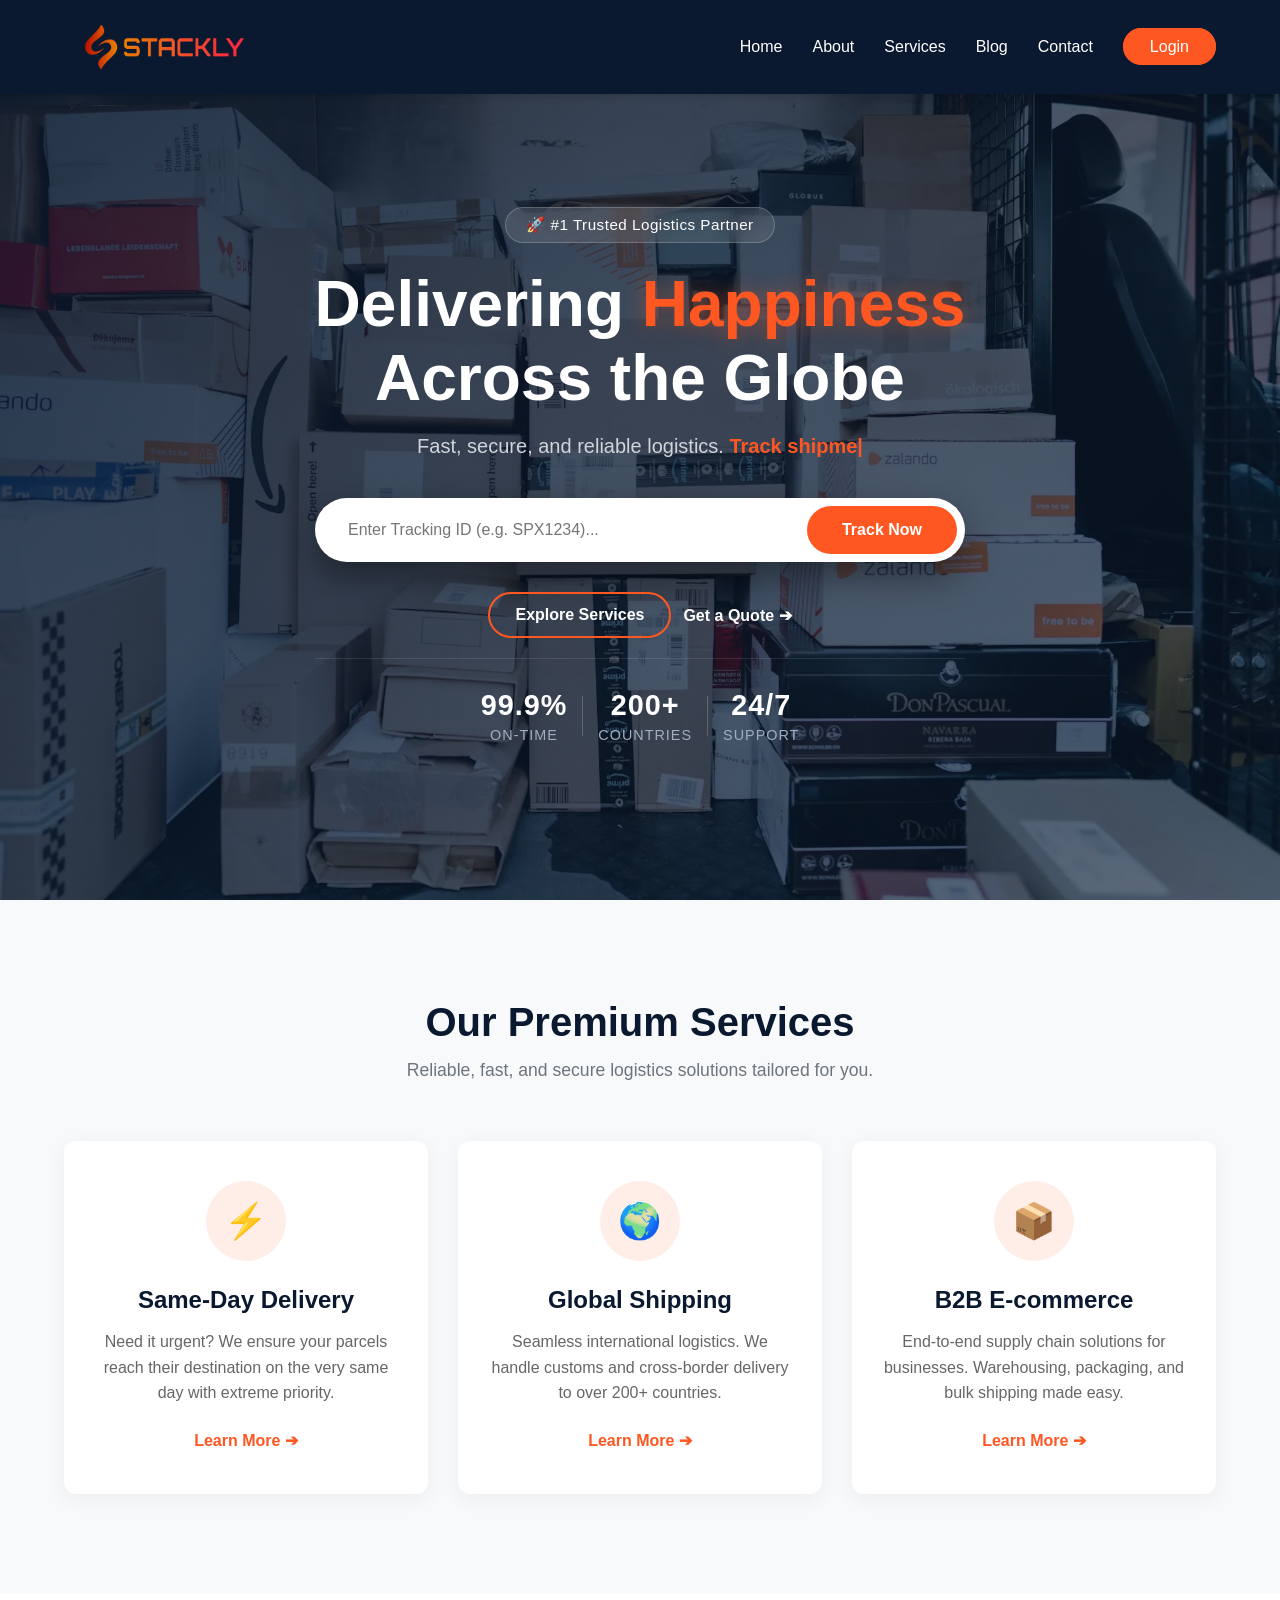
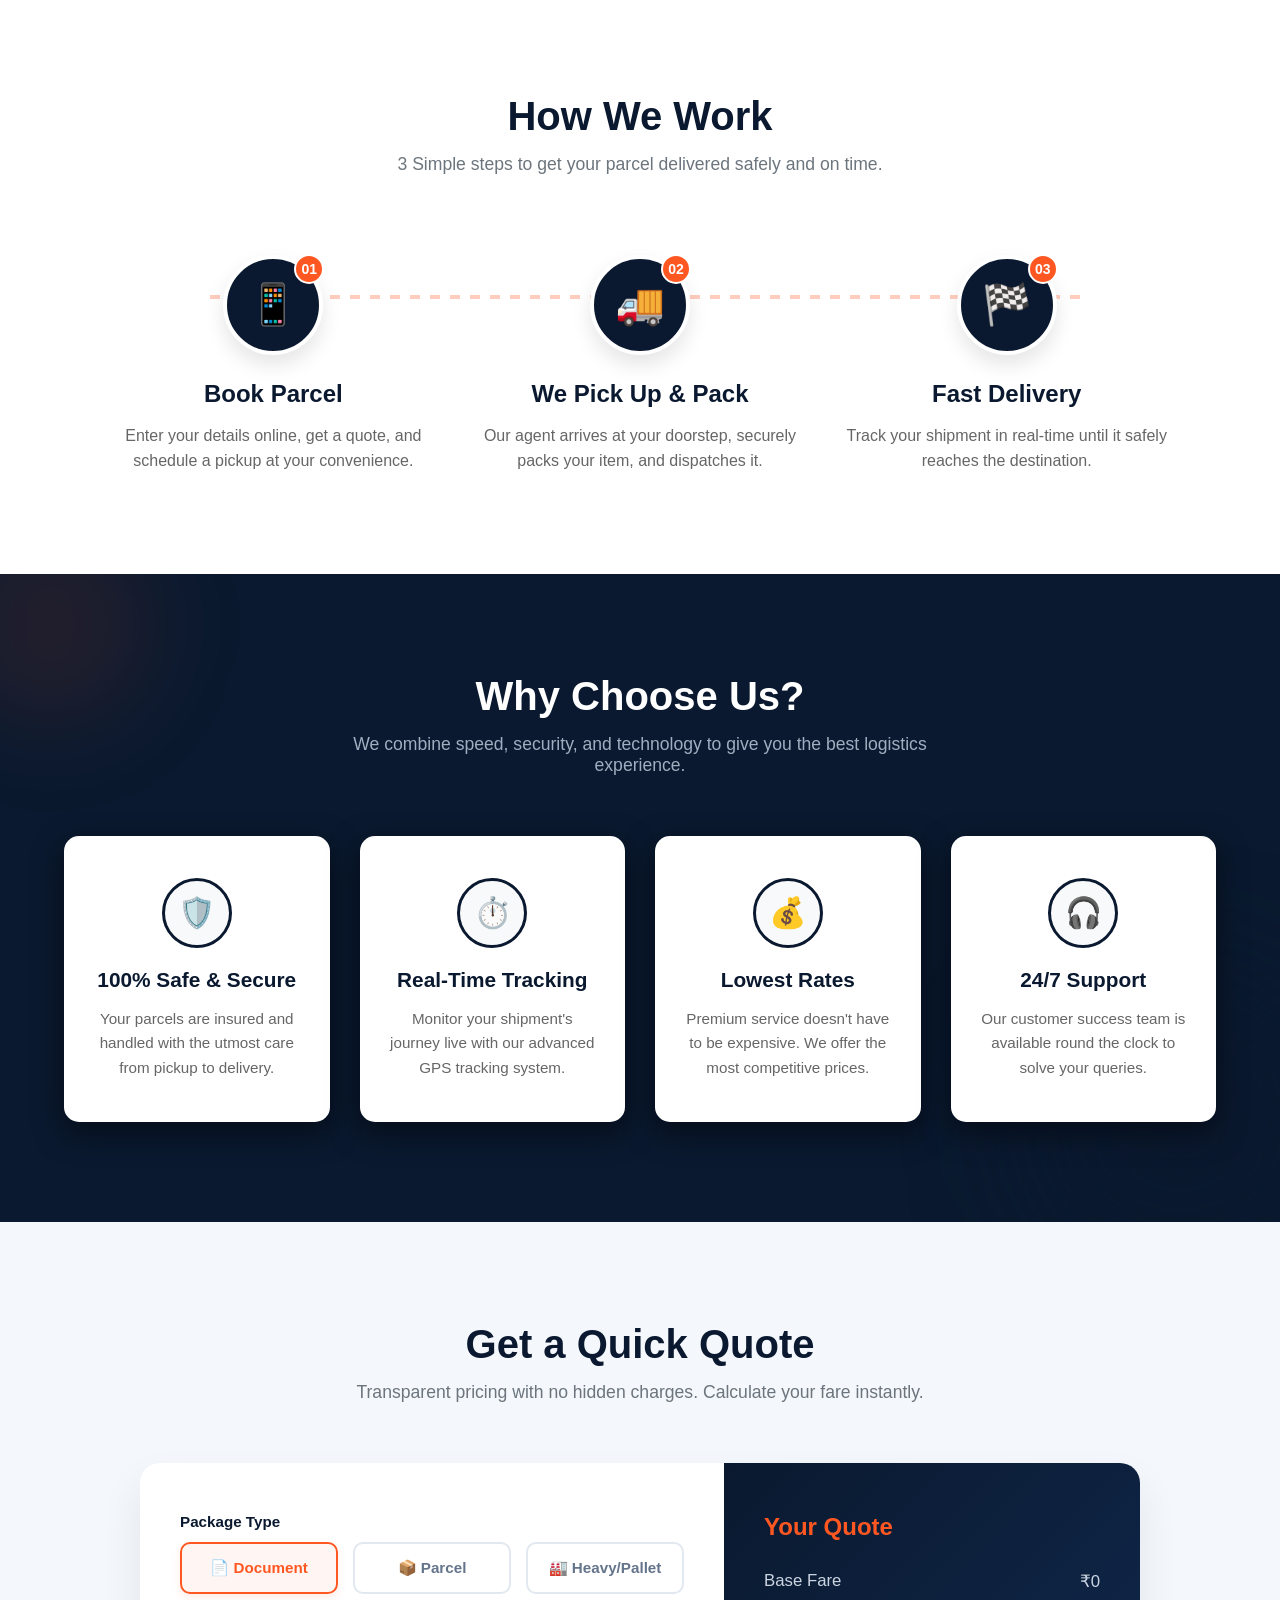
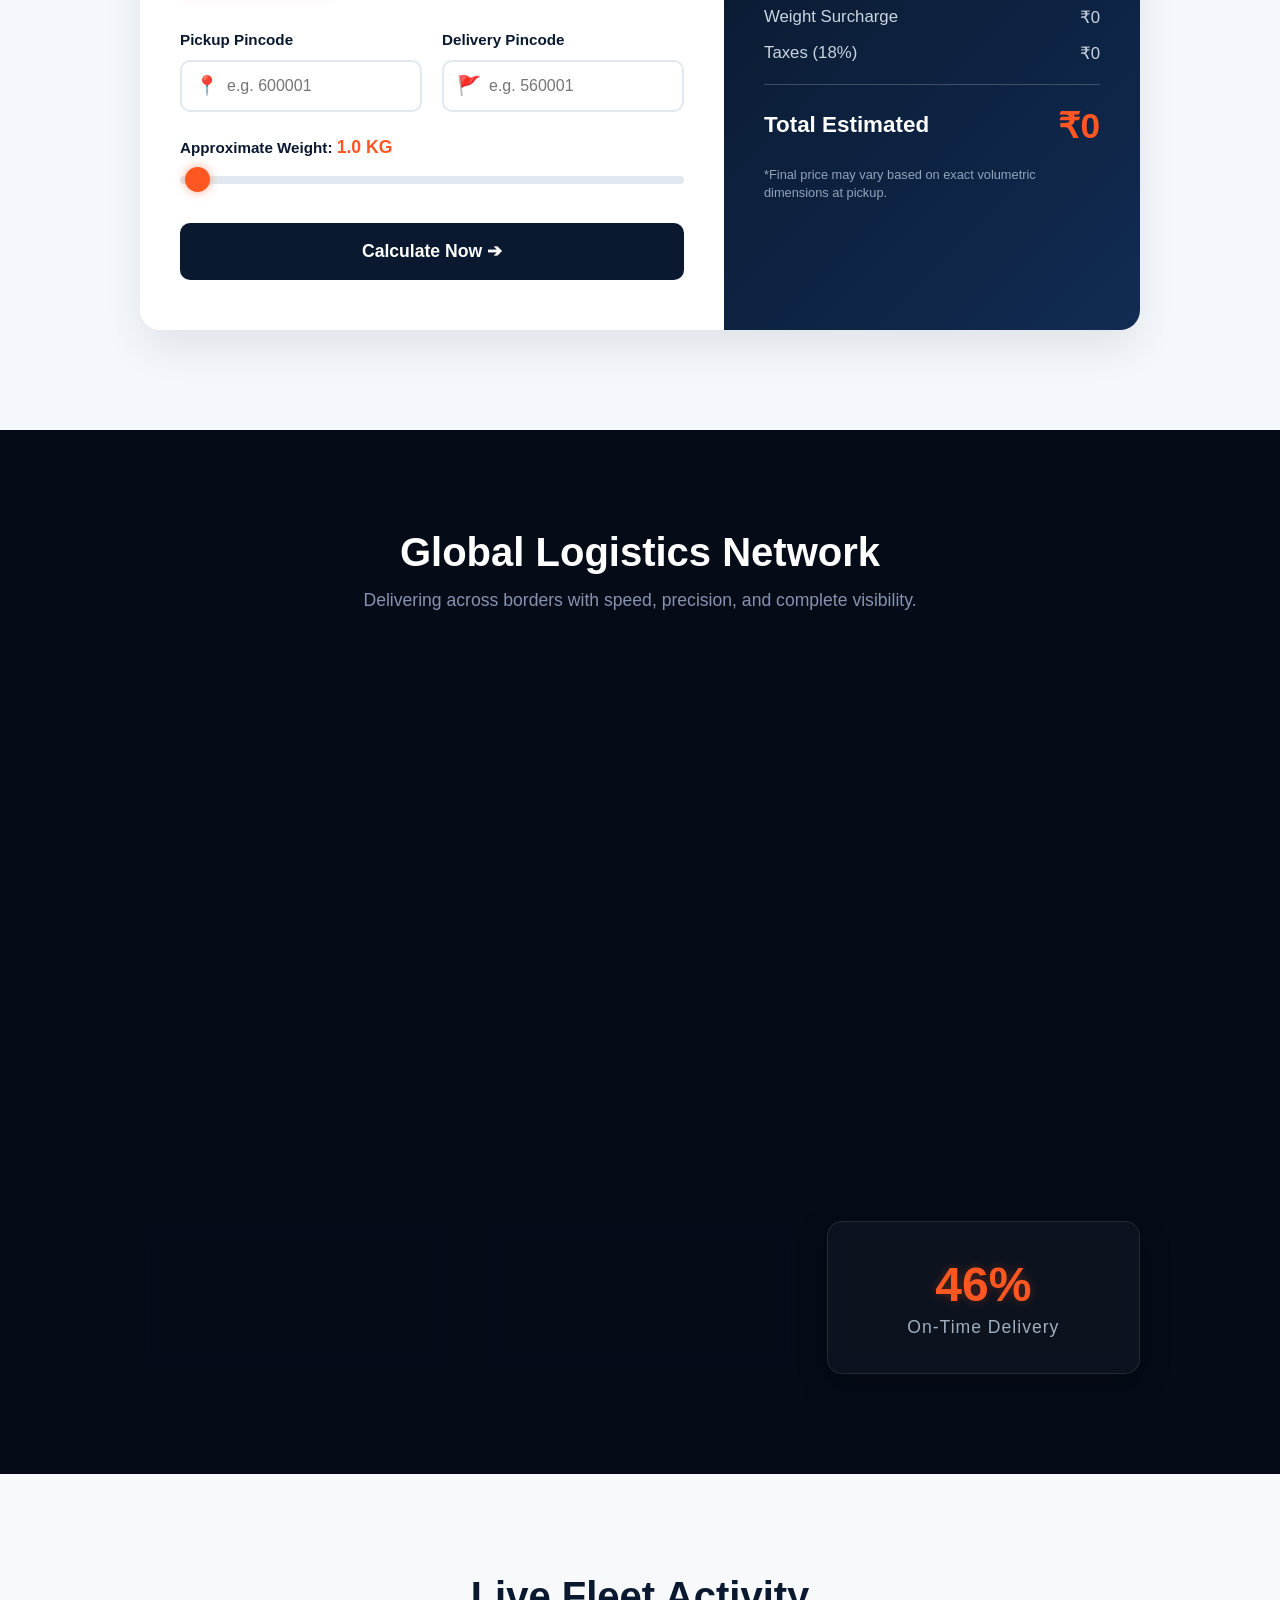
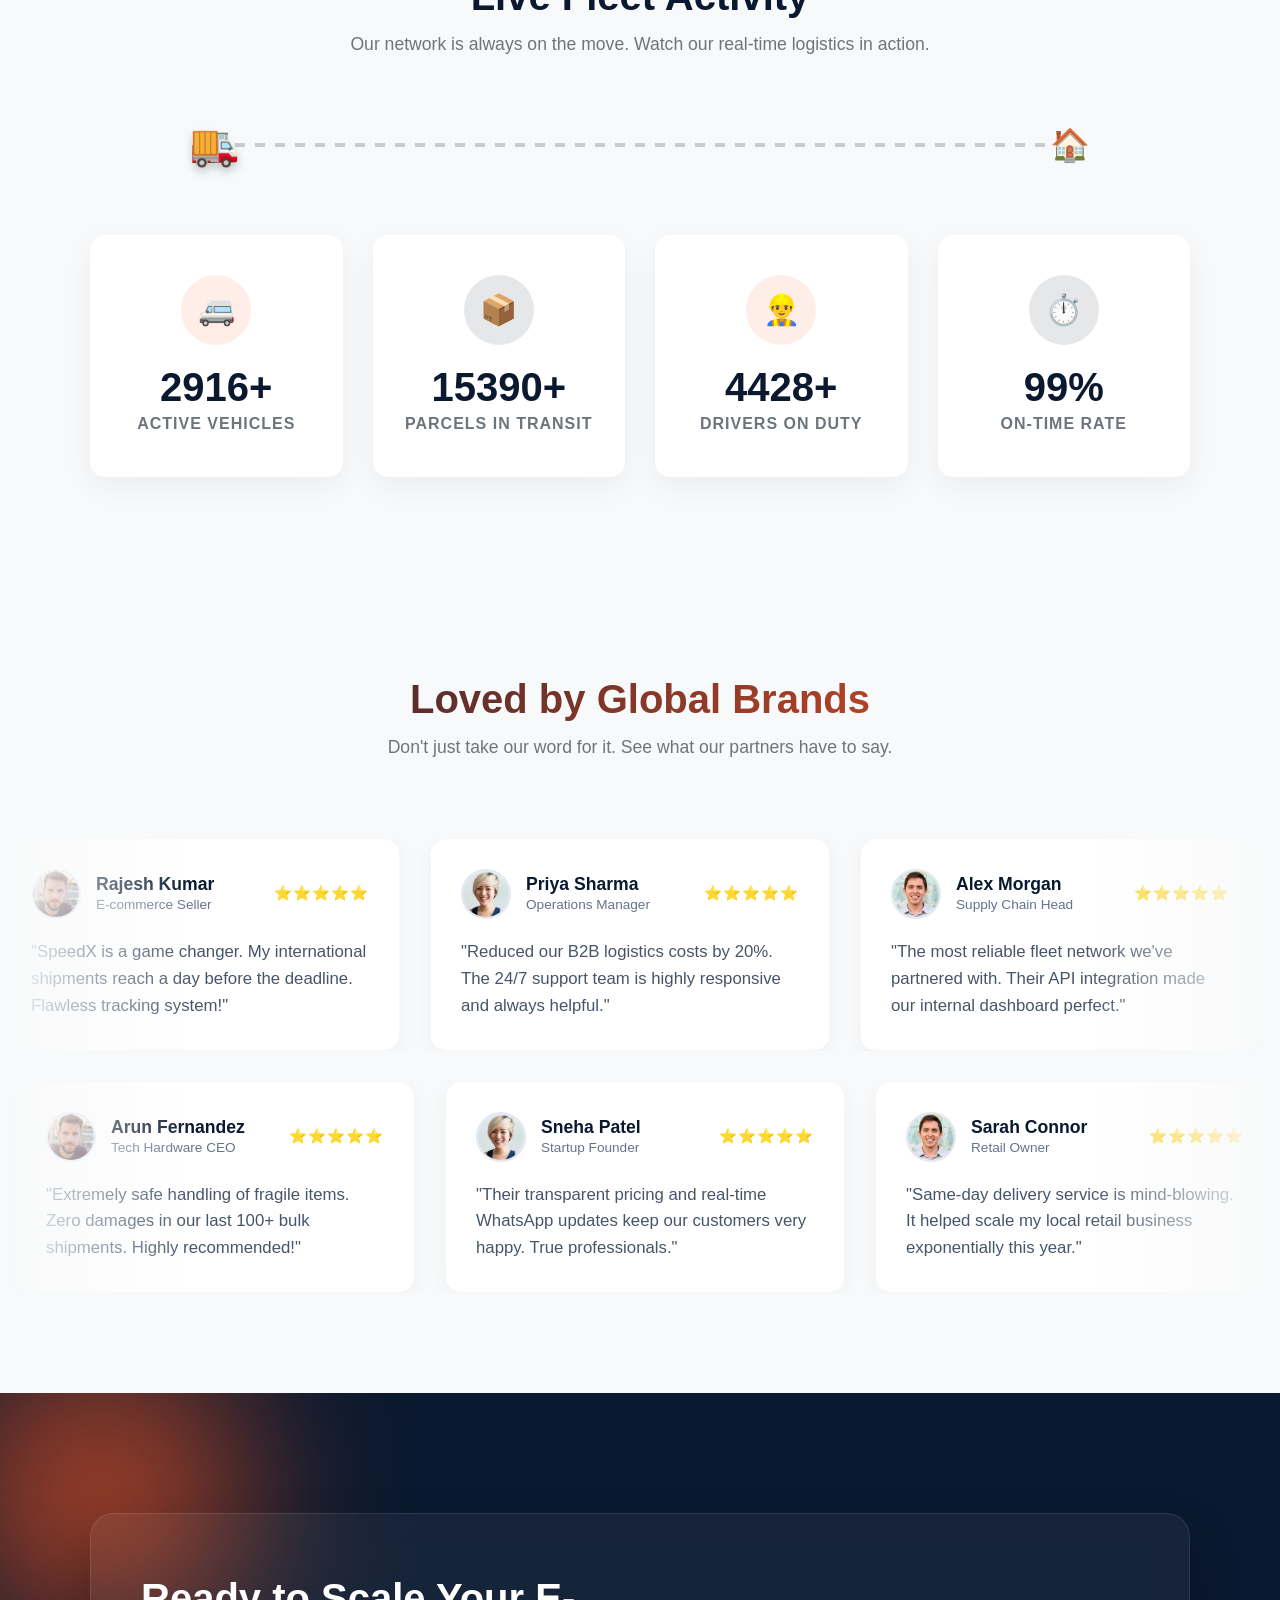
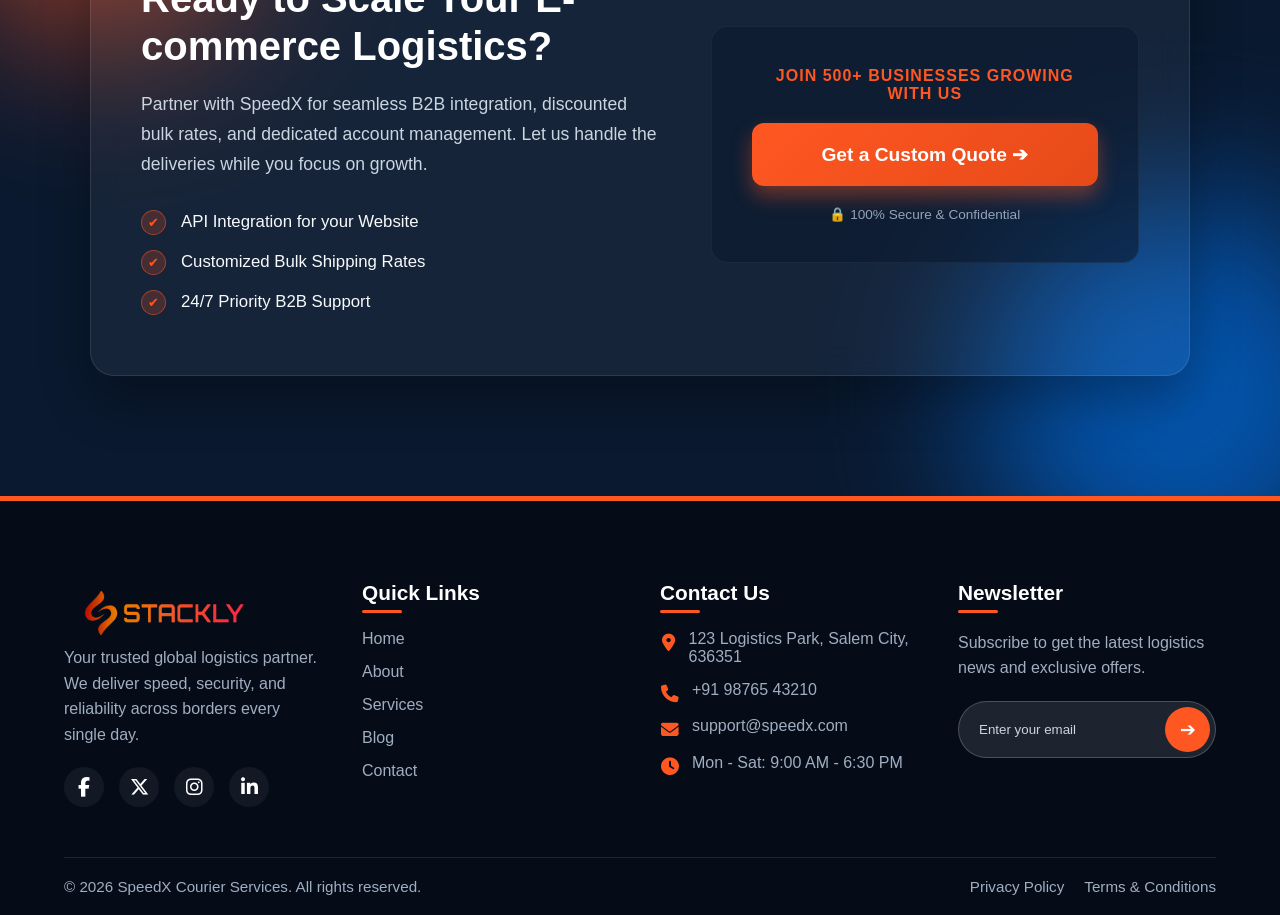
==== commit a46bc241: "Courier services" ====
--- a/index.html
+++ b/index.html
@@ -6,7 +6,7 @@
   <title>SpeedX Courier</title>
   <link rel="stylesheet" href="style.css">
   <link rel="stylesheet" href="Courier.css">
-  <!-- FontAwesome Icons -->
+   
 <link rel="stylesheet" href="https://cdnjs.cloudflare.com/ajax/libs/font-awesome/6.4.2/css/all.min.css">
 </head>
 <body>
@@ -114,17 +114,17 @@
   =============================== -->
   <section id="process" class="process-section">
     
-    <!-- Section Header -->
+     
     <div class="section-header" data-aos="fade-down" data-aos-duration="1000">
       <h2>How We Work</h2>
       <p>3 Simple steps to get your parcel delivered safely and on time.</p>
     </div>
 
     <div class="process-container">
-      <!-- Animated Connector Line (Background) -->
+       
       <div class="process-line"></div>
 
-      <!-- Step 1 -->
+       
       <div class="process-step" data-aos="fade-right" data-aos-delay="100" data-aos-duration="1000">
         <div class="step-icon bounce-anim">
           <span class="step-num">01</span>
@@ -134,7 +134,7 @@
         <p>Enter your details online, get a quote, and schedule a pickup at your convenience.</p>
       </div>
 
-      <!-- Step 2 -->
+       
       <div class="process-step" data-aos="fade-up" data-aos-delay="300" data-aos-duration="1000">
         <div class="step-icon bounce-anim" style="animation-delay: 0.2s;">
           <span class="step-num">02</span>
@@ -144,7 +144,7 @@
         <p>Our agent arrives at your doorstep, securely packs your item, and dispatches it.</p>
       </div>
 
-      <!-- Step 3 -->
+       
       <div class="process-step" data-aos="fade-left" data-aos-delay="500" data-aos-duration="1000">
         <div class="step-icon bounce-anim" style="animation-delay: 0.4s;">
           <span class="step-num">03</span>
@@ -199,19 +199,19 @@
   <section id="estimator" class="estimator-section">
     <div class="container">
       
-      <!-- Section Header -->
+       
       <div class="section-header" data-aos="fade-down" data-aos-duration="1000">
         <h2>Get a Quick Quote</h2>
         <p>Transparent pricing with no hidden charges. Calculate your fare instantly.</p>
       </div>
 
-      <!-- Estimator Box -->
+       
       <div class="advanced-estimator-box" data-aos="fade-up" data-aos-delay="200" data-aos-duration="1200">
         
-        <!-- LEFT SIDE: Form Inputs -->
+         
         <div class="est-form-area">
           
-          <!-- Package Type Selection -->
+           
           <div class="est-group">
             <label>Package Type</label>
             <div class="package-types">
@@ -230,9 +230,9 @@
             </div>
           </div>
 
-          <!-- Location Inputs with Inline Validation -->
+           
           <div class="est-row">
-            <!-- Pickup Pincode -->
+             
             <div class="est-group" id="fromGroup">
               <label>Pickup Pincode</label>
               <div class="input-with-icon">
@@ -242,7 +242,7 @@
               <small id="fromError" class="error-msg hidden">⚠️ Enter a valid 6-digit number</small>
             </div>
             
-            <!-- Delivery Pincode -->
+             
             <div class="est-group" id="toGroup">
               <label>Delivery Pincode</label>
               <div class="input-with-icon">
@@ -253,7 +253,7 @@
             </div>
           </div>
 
-          <!-- Dynamic Weight Slider -->
+           
           <div class="est-group">
             <label>Approximate Weight: <span id="weightDisplay" class="highlight-text">1.0 KG</span></label>
             <input type="range" id="advWeight" min="0.5" max="50" step="0.5" value="1" class="weight-slider">
@@ -262,17 +262,17 @@
           <button id="advCalcBtn" class="btn-primary-large">Calculate Now ➔</button>
         </div>
 
-        <!-- RIGHT SIDE: Live Receipt / Dark Theme -->
+         
         <div class="est-receipt-area">
           <h3>Your Quote</h3>
           
-          <!-- Loading Spinner -->
+           
           <div id="estLoader" class="est-loader hidden">
             <div class="spinner"></div>
             <p>Calculating best rates...</p>
           </div>
 
-          <!-- Result Details -->
+           
           <div id="estResult" class="est-result-details">
             <div class="receipt-row">
               <span>Base Fare</span>
@@ -311,24 +311,24 @@
         <p>Delivering across borders with speed, precision, and complete visibility.</p>
       </div>
 
-      <!-- Animated Map Container -->
+       
       <div class="map-command-center" data-aos="zoom-in" data-aos-duration="1200">
         
-        <!-- SVG Connecting Routes (Animated Lines) -->
+         
         <svg class="flight-routes" viewBox="0 0 1000 500" preserveAspectRatio="none">
-          <!-- Route: US to UK -->
+           
           <path d="M 220 150 Q 345 75 470 100" class="route-line" />
-          <!-- Route: UK to UAE -->
+           
           <path d="M 470 100 Q 535 150 600 200" class="route-line" />
-          <!-- Route: UAE to India -->
+           
           <path d="M 600 200 Q 640 200 680 225" class="route-line" />
-          <!-- Route: India to Singapore -->
+           
           <path d="M 680 225 Q 715 250 750 290" class="route-line" />
-          <!-- Route: Singapore to Australia -->
+           
           <path d="M 750 290 Q 800 350 850 375" class="route-line" />
         </svg>
 
-        <!-- Pulsing Location Pins -->
+         
         <div class="map-pin pin-us"><div class="pin-pulse"></div><div class="pin-dot"></div><span class="pin-tooltip">New York</span></div>
         <div class="map-pin pin-uk"><div class="pin-pulse"></div><div class="pin-dot"></div><span class="pin-tooltip">London</span></div>
         <div class="map-pin pin-ae"><div class="pin-pulse"></div><div class="pin-dot"></div><span class="pin-tooltip">Dubai</span></div>
@@ -338,7 +338,7 @@
 
       </div>
 
-      <!-- Glassmorphism Stats (With Live Counters) -->
+       
       <div class="glass-stats-container">
         <div class="glass-stat-box" data-aos="fade-up" data-aos-delay="100">
           <h3><span class="counter" data-target="200">0</span>+</h3>
@@ -611,7 +611,7 @@
       
       <div class="footer-grid">
         
-        <!-- Column 1: Brand & About -->
+         
         <div class="footer-col" data-aos="fade-up" data-aos-delay="100">
            <a href="index.html" class="logo-container">
             <img src="./asset/stackly-logo (1) 2.webp" alt="Company Logo" class="logo-img">
@@ -627,7 +627,7 @@
           </div>
         </div>
 
-        <!-- Column 2: Quick Links -->
+         
         <div class="footer-col" data-aos="fade-up" data-aos-delay="200">
           <h3>Quick Links</h3>
           <ul class="footer-links">
@@ -639,7 +639,7 @@
           </ul>
         </div>
 
-        <!-- Column 3: Contact Info -->
+         
         <div class="footer-col" data-aos="fade-up" data-aos-delay="300">
           <h3>Contact Us</h3>
         <ul class="footer-contact">
@@ -650,25 +650,25 @@
           </ul>
         </div>
 
-        <!-- Column 4: Newsletter -->
-        <!-- Column 4: Newsletter -->
+         
+         
         <div class="footer-col" data-aos="fade-up" data-aos-delay="400">
           <h3>Newsletter</h3>
           <p>Subscribe to get the latest logistics news and exclusive offers.</p>
           
-          <!-- Added ID to form and input -->
+           
           <form id="newsletterForm" class="newsletter-form">
             <input type="email" id="newsletterEmail" placeholder="Enter your email">
             <button type="submit" id="newsletterBtn">➔</button>
           </form>
           
-          <!-- Validation Message Element -->
+           
           <p id="newsletterMsg" class="newsletter-msg"></p>
         </div>
 
       </div>
 
-      <!-- Footer Bottom (Copyright & Policies) -->
+       
       <div class="footer-bottom" data-aos="fade-in" data-aos-delay="600">
         <p>&copy; 2026 SpeedX Courier Services. All rights reserved.</p>
         <div class="bottom-links">
@@ -728,55 +728,55 @@
   }
 }
 
-// Start the typewriter effect
+ 
 document.addEventListener("DOMContentLoaded", function() {
   setTimeout(loop, 1500); // Delay start slightly
 });
 
-// Get the elements
+ 
 const trackBtn = document.getElementById('trackBtn');
 const trackInput = document.getElementById('trackInput');
 const trackContainer = document.getElementById('trackContainer');
 const trackMessage = document.getElementById('trackMessage');
 
-// Add click event to the button
+ 
 if (trackBtn) {
   trackBtn.addEventListener('click', () => {
-    // .trim() removes extra spaces before and after the text
+ 
     const trackingId = trackInput.value.trim();
 
-    // Reset previous messages and animations
+ 
     trackMessage.className = 'track-message'; 
     trackContainer.classList.remove('shake-anim');
 
-    // CSS Magic trick to restart an animation instantly
+ 
     void trackContainer.offsetWidth; 
 
-    // --- Validation Rules ---
+ 
     
-    // 1. Check if input is empty
+ 
     if (trackingId === '') {
       trackMessage.textContent = '⚠️ Please enter a Tracking ID!';
       trackMessage.classList.add('show', 'msg-error');
       trackContainer.classList.add('shake-anim'); // Box shake aagum
     } 
-    // 2. Check if input is too short (e.g., minimum 6 characters)
+ 
     else if (trackingId.length < 6) {
       trackMessage.textContent = '⚠️ Tracking ID must be at least 6 characters long!';
       trackMessage.classList.add('show', 'msg-error');
       trackContainer.classList.add('shake-anim'); // Box shake aagum
     } 
-    // 3. Success (Valid Input)
+ 
     else {
       trackMessage.textContent = '✅ Tracking ID verified. Fetching details...';
       trackMessage.classList.add('show', 'msg-success');
       window.location.href = '404.html'
       
-      // Button effect while "searching"
+ 
       trackBtn.textContent = 'Searching...';
       trackBtn.style.opacity = '0.7';
       
-      // Simulate checking a database (resets after 3 seconds)
+ 
       setTimeout(() => {
         trackBtn.textContent = 'Track Now';
         trackBtn.style.opacity = '1';
@@ -795,7 +795,7 @@
   const weightDisplay = document.getElementById('weightDisplay');
   const calcBtn = document.getElementById('advCalcBtn');
 
-  // Inputs & Error Elements
+ 
   const fromPinInput = document.getElementById('advFromPin');
   const toPinInput = document.getElementById('advToPin');
   const fromGroup = document.getElementById('fromGroup');
@@ -803,7 +803,7 @@
   const fromError = document.getElementById('fromError');
   const toError = document.getElementById('toError');
 
-  // Right side elements
+ 
   const estLoader = document.getElementById('estLoader');
   const estResultDetails = document.getElementById('estResult');
   const resBase = document.getElementById('resBase');
@@ -812,20 +812,20 @@
   const resTotal = document.getElementById('resTotal');
   const bookNowBtn = document.getElementById('bookNowBtn');
 
-  // Dynamically update Weight Slider text
+ 
   if(weightSlider) {
     weightSlider.addEventListener('input', (e) => {
       weightDisplay.textContent = `${parseFloat(e.target.value).toFixed(1)} KG`;
     });
 
-    // Calculate Button Click
+ 
     calcBtn.addEventListener('click', () => {
       const fromPin = fromPinInput.value.trim();
       const toPin = toPinInput.value.trim();
       const weightVal = parseFloat(weightSlider.value);
       const packType = document.querySelector('input[name="packType"]:checked').value;
 
-      // Reset previous states
+ 
       let isValid = true;
       fromGroup.classList.remove('input-error', 'shake-input');
       toGroup.classList.remove('input-error', 'shake-input');
@@ -833,12 +833,12 @@
       toError.classList.add('hidden');
       estResultDetails.classList.remove('receipt-pop');
       
-      // Force CSS reflow to restart animation on multiple clicks
+ 
       void fromGroup.offsetWidth;
       void toGroup.offsetWidth;
       void estResultDetails.offsetWidth;
 
-      // STRICT VALIDATION: Exactly 6 Digits
+ 
       const pinRegex = /^[0-9]{6}$/;
 
       if (!pinRegex.test(fromPin)) {
@@ -853,19 +853,19 @@
         isValid = false;
       }
 
-      // If invalid, stop here!
+ 
       if (!isValid) return;
 
-      // VALID - Start Loading State
+ 
       estResultDetails.classList.add('faded');
       estLoader.classList.remove('hidden');
       calcBtn.textContent = 'Calculating...';
       calcBtn.style.opacity = '0.7';
       calcBtn.disabled = true;
 
-      // Fake API Delay for Premium feel (1.2 seconds)
+ 
       setTimeout(() => {
-        // Shipping Math Logic
+ 
         let basePrice = 50;
         if (packType === 'parcel') basePrice = 100;
         if (packType === 'heavy') basePrice = 500;
@@ -875,23 +875,23 @@
         const tax = Math.round(subtotal * 0.18); // 18% GST
         const total = subtotal + tax;
 
-        // Apply calculated values to DOM
+ 
         resBase.textContent = `₹${basePrice}`;
         resWeight.textContent = `₹${weightCost.toFixed(0)}`;
         resTax.textContent = `₹${tax}`;
         resTotal.textContent = `₹${total}`;
         
-        // Remove Loader & Show Result with Bouncy Animation
+ 
         estLoader.classList.add('hidden');
         estResultDetails.classList.remove('faded');
         estResultDetails.classList.add('receipt-pop');
         
-        // Restore Button
+ 
         calcBtn.textContent = 'Calculate Now ➔';
         calcBtn.style.opacity = '1';
         calcBtn.disabled = false;
         
-        // Show Action Button
+ 
         bookNowBtn.classList.remove('hidden');
 
       }, 1200); 
@@ -906,7 +906,7 @@
   const counters = document.querySelectorAll('.counter');
   const speed = 100; // The lower the slower
 
-  // Create an intersection observer to start counting ONLY when user scrolls to it
+ 
   const counterObserver = new IntersectionObserver((entries, observer) => {
     entries.forEach(entry => {
       if (entry.isIntersecting) {
@@ -915,10 +915,10 @@
         
         const updateCount = () => {
           const count = +counter.innerText;
-          // Calculate the increment step
+ 
           const inc = target / speed;
 
-          // If current count is less than target, add increment
+ 
           if (count < target) {
             counter.innerText = Math.ceil(count + inc);
             setTimeout(updateCount, 20); // 20ms delay
@@ -950,7 +950,7 @@
         const counter = entry.target;
         const target = +counter.getAttribute('data-target');
         
-        // Dynamic speed based on target size
+ 
         const speed = target > 1000 ? 50 : 20; 
         
         const updateCount = () => {
--- a/style.css
+++ b/style.css
@@ -2,16 +2,16 @@
 .hero {
     position: relative;
     height: 100vh;
-    /* min-height: 800px; */
+     
     display: flex;
     align-items: center;
     justify-content: center;
     text-align: center;
     overflow: hidden;
-    /* Background veliya pogaama irukka */
-}
-
-/* Cinematic Background Zoom Animation */
+     
+}
+
+ 
 .hero-bg {
     position: absolute;
     top: 0;
@@ -50,10 +50,10 @@
     max-width: 900px;
     padding: 0 20px;
     margin-top: 50px;
-    /* Offset for header */
-}
-
-/* Trust Badge (Glassmorphism effect) */
+     
+}
+
+ 
 .hero-badge {
     display: inline-block;
     background: rgba(255, 255, 255, 0.1);
@@ -66,7 +66,7 @@
     letter-spacing: 0.5px;
 }
 
-/* Highlighted Text */
+ 
 .text-highlight {
     color: #FF5722;
     text-shadow: 0 0 20px rgba(255, 87, 34, 0.4);
@@ -94,7 +94,7 @@
     display: none;
 }
 
-/* Tracking Box (Retained from before) */
+ 
 .track-box {
     display: flex;
     justify-content: center;
@@ -135,7 +135,7 @@
     box-shadow: 0 5px 15px rgba(255, 87, 34, 0.4);
 }
 
-/* Quick Links below Track Box */
+ 
 .hero-quick-links {
     margin-top: 30px;
     display: flex;
@@ -169,7 +169,7 @@
     color: #FF5722;
 }
 
-/* Quick Stats */
+ 
 .hero-stats {
     display: flex;
     justify-content: center;
@@ -201,7 +201,7 @@
     background-color: rgba(255, 255, 255, 0.2);
 }
 
-/* Keep previous floating & validation animations here */
+ 
 .floating-anim {
     animation: float 4s ease-in-out infinite;
 }
@@ -269,7 +269,7 @@
     color: #4CAF50;
 }
 
-/* Animation classes for JS */
+ 
 .shake-anim {
   animation: shake 0.5s cubic-bezier(.36,.07,.19,.97) both;
 }
@@ -348,7 +348,7 @@
 .services {
   padding: 100px 5%;
   background-color: #F8F9FA;
-  overflow: hidden; /* Important: AOS animations veliya pona scroll bar varama irukka */
+  overflow: hidden;  
 }
 
 .section-header {
@@ -377,7 +377,7 @@
   margin: 0 auto;
 }
 
-/* --- Service Card Base & Hover --- */
+ 
 .service-card {
   position: relative;
   background: #ffffff;
@@ -387,10 +387,10 @@
   box-shadow: 0 5px 20px rgba(0,0,0,0.05);
   border-bottom: 4px solid transparent;
   transition: transform 0.4s ease, box-shadow 0.4s ease, border-color 0.4s ease;
-  overflow: hidden; /* Keep the shine effect inside the card */
-}
-
-/* Shine Effect Element */
+  overflow: hidden;  
+}
+
+ 
 .service-card::before {
   content: '';
   position: absolute;
@@ -410,12 +410,12 @@
   border-bottom: 4px solid #FF5722;
 }
 
-/* Trigger Shine on Hover */
+ 
 .service-card:hover::before {
   left: 150%;
 }
 
-/* --- Service Icon & Pulse Animation --- */
+ 
 .service-icon {
   position: relative;
   background-color: rgba(255, 87, 34, 0.1);
@@ -436,7 +436,7 @@
   transform: scale(1.1) rotate(10deg);
 }
 
-/* Continuous Pulse Animation */
+ 
 .pulse-anim {
   animation: pulse 2s infinite cubic-bezier(0.4, 0, 0.2, 1);
 }
@@ -447,7 +447,7 @@
   100% { box-shadow: 0 0 0 0 rgba(255, 87, 34, 0); }
 }
 
-/* --- Typography & Links --- */
+ 
 .service-card h3 {
   font-size: 1.5rem;
   color: #0A192F;
@@ -483,7 +483,7 @@
 =============================== */
 .process-section {
   padding: 100px 5%;
-  background-color: #ffffff; /* White background to contrast with services */
+  background-color: #ffffff;  
   overflow: hidden;
 }
 
@@ -497,15 +497,15 @@
   padding-top: 20px;
 }
 
-/* --- Moving Dashed Line Connector (Desktop Only) --- */
+ 
 .process-line {
   position: absolute;
-  top: 60px; /* Aligns with the center of the icons */
+  top: 60px;  
   left: 10%;
   width: 80%;
   height: 4px;
   background-image: linear-gradient(to right, transparent 50%, #FF5722 50%);
-  background-size: 20px 100%; /* Creates the dashed look */
+  background-size: 20px 100%;  
   z-index: 1;
   opacity: 0.3;
   animation: moveDashes 1s linear infinite;
@@ -516,20 +516,20 @@
   100% { background-position: -20px 0; }
 }
 
-/* --- Individual Step Card --- */
+ 
 .process-step {
   flex: 1;
   text-align: center;
   padding: 0 20px;
   position: relative;
-  z-index: 2; /* Keeps steps above the moving line */
-}
-
-/* Step Icon container */
+  z-index: 2;  
+}
+
+ 
 .step-icon {
   width: 100px;
   height: 100px;
-  background: #0A192F; /* Deep Navy Blue */
+  background: #0A192F;  
   border: 4px solid #ffffff;
   box-shadow: 0 10px 20px rgba(0,0,0,0.1);
   border-radius: 50%;
@@ -542,7 +542,7 @@
   transition: transform 0.4s ease, background 0.4s ease;
 }
 
-/* Small floating Step Number badge */
+ 
 .step-num {
   position: absolute;
   top: -5px;
@@ -576,7 +576,7 @@
   line-height: 1.6;
 }
 
-/* Gentle bounce animation for icons */
+ 
 .bounce-anim {
   animation: gentleBounce 3s ease-in-out infinite;
 }
@@ -587,7 +587,7 @@
 }
 
 .process-step:hover .bounce-anim {
-  animation-play-state: paused; /* Hover panna bounce aagurathu ninnudum */
+  animation-play-state: paused;  
 }
 
 /* ===============================
@@ -600,12 +600,12 @@
     gap: 50px;
   }
 
-  /* Hide the horizontal line in mobile */
+   
   .process-line {
     display: none; 
   }
 
-  /* Create a vertical dashed line for mobile instead */
+   
   .process-container::before {
     content: '';
     position: absolute;
@@ -639,12 +639,12 @@
 =============================== */
 .why-us-section {
   padding: 100px 5%;
-  background-color: #0A192F; /* Atka Deep Navy Blue */
+  background-color: #0A192F;  
   position: relative;
   overflow: hidden;
 }
 
-/* Light Text for Dark Background */
+ 
 .section-header.light-text h2 {
   color: #ffffff;
 }
@@ -653,7 +653,7 @@
   color: #a0aec0;
 }
 
-/* Grid Layout for Strengths */
+ 
 .strengths-container {
   display: grid;
   grid-template-columns: repeat(auto-fit, minmax(250px, 1fr));
@@ -662,28 +662,28 @@
   margin: 0 auto;
 }
 
-/* Individual Strength Card */
+ 
 .strength-card {
   background: #ffffff;
   padding: 40px 25px;
   border-radius: 15px;
   text-align: center;
   position: relative;
-  transition: all 0.5s cubic-bezier(0.175, 0.885, 0.32, 1.275); /* Bouncy transition */
+  transition: all 0.5s cubic-bezier(0.175, 0.885, 0.32, 1.275);  
   box-shadow: 0 10px 30px rgba(0, 0, 0, 0.5);
   border: 2px solid transparent;
   z-index: 1;
 }
 
-/* Hover Effects (3D Lift & Glow) */
+ 
 .strength-card:hover {
-  transform: translateY(-15px) scale(1.03); /* Lift and slight zoom */
+  transform: translateY(-15px) scale(1.03);  
   border: 2px solid #FF5722;
-  box-shadow: 0 15px 40px rgba(255, 87, 34, 0.3); /* Orange glowing shadow */
+  box-shadow: 0 15px 40px rgba(255, 87, 34, 0.3);  
   z-index: 2;
 }
 
-/* Custom Icon Styling */
+ 
 .strength-icon {
   width: 70px;
   height: 70px;
@@ -698,15 +698,15 @@
   transition: all 0.6s ease;
 }
 
-/* Icon Rotation on Card Hover */
+ 
 .strength-card:hover .strength-icon {
   background: #FF5722;
   border-color: #FF5722;
   color: #ffffff;
-  transform: rotateY(360deg); /* 3D Spin */
-}
-
-/* Typography Inside Card */
+  transform: rotateY(360deg);  
+}
+
+ 
 .strength-card h3 {
   font-size: 1.3rem;
   color: #0A192F;
@@ -716,7 +716,7 @@
 }
 
 .strength-card:hover h3 {
-  color: #FF5722; /* Title turns orange on hover */
+  color: #FF5722;  
 }
 
 .strength-card p {
@@ -748,7 +748,7 @@
   right: -50px;
   width: 300px;
   height: 300px;
-  background: rgba(10, 25, 47, 0.5); /* Adds depth */
+  background: rgba(10, 25, 47, 0.5);  
   border-radius: 50%;
   filter: blur(60px);
   z-index: 0;
@@ -785,7 +785,7 @@
   overflow: hidden;
 }
 
-/* --- Left Side: Form Area --- */
+ 
 .est-form-area {
   flex: 3;
   padding: 50px 40px;
@@ -808,7 +808,7 @@
   font-size: 1.1rem;
 }
 
-/* Radio Cards */
+ 
 .package-types {
   display: flex;
   gap: 15px;
@@ -859,7 +859,7 @@
 }
 .input-with-icon input:focus { border-color: #0A192F; }
 
-/* Custom Slider */
+ 
 .weight-slider {
   width: 100%;
   appearance: none;
@@ -880,7 +880,7 @@
 }
 .weight-slider::-webkit-slider-thumb:hover { transform: scale(1.2); }
 
-/* Buttons */
+ 
 .btn-primary-large {
   width: 100%;
   background: #0A192F;
@@ -899,7 +899,7 @@
   transform: translateY(-2px);
 }
 
-/* --- Validation & Animations --- */
+ 
 .input-error input {
   border-color: #ff4d4d !important;
   background-color: rgba(255, 77, 77, 0.05) !important;
@@ -926,7 +926,7 @@
   100% { opacity: 1; transform: scale(1) translateY(0); }
 }
 
-/* --- Right Side: Receipt Area --- */
+ 
 .est-receipt-area {
   flex: 2;
   background: linear-gradient(135deg, #0A192F 0%, #112B52 100%);
@@ -950,7 +950,7 @@
 }
 .btn-book-now.hidden { display: none; }
 
-/* Loader Style */
+ 
 .est-loader {
   position: absolute; top: 50%; left: 50%;
   transform: translate(-50%, -50%); text-align: center; width: 100%;
@@ -964,7 +964,7 @@
 @keyframes spin { 100% { transform: rotate(360deg); } }
 .est-result-details.faded { opacity: 0.1; pointer-events: none; }
 
-/* --- Mobile View --- */
+ 
 @media (max-width: 850px) {
   .advanced-estimator-box { flex-direction: column; }
   .est-row { flex-direction: column; gap: 0; }
@@ -976,7 +976,7 @@
 =============================== */
 .reach-section-dark {
   padding: 100px 5%;
-  background-color: #050c18; /* Super Dark Navy */
+  background-color: #050c18;  
   position: relative;
   overflow: hidden;
 }
@@ -988,19 +988,19 @@
 .section-header-dark h2 { color: #ffffff; font-size: 2.5rem; margin-bottom: 15px; }
 .section-header-dark p { color: #8892b0; font-size: 1.1rem; }
 
-/* Map Wrapper matching 2:1 aspect ratio for perfect alignment */
+ 
 .map-command-center {
   position: relative;
   max-width: 1000px;
   width: 100%;
   aspect-ratio: 2 / 1; 
   margin: 0 auto 50px;
-  /* Dark themed dotted map */
+   
   background: url('https://upload.wikimedia.org/wikipedia/commons/8/80/World_map_-_low_resolution.svg') center/contain no-repeat;
-  filter: invert(1) opacity(0.25); /* Makes the map subtle and dark */
-}
-
-/* --- SVG Animated Flight Routes --- */
+  filter: invert(1) opacity(0.25);  
+}
+
+ 
 .flight-routes {
   position: absolute;
   top: 0; left: 0;
@@ -1015,7 +1015,7 @@
   stroke-dasharray: 10 10;
   stroke-linecap: round;
   filter: drop-shadow(0 0 6px rgba(255, 87, 34, 0.8));
-  /* Animation to make lines draw themselves infinitely */
+   
   animation: drawRoute 3s linear infinite;
 }
 
@@ -1023,7 +1023,7 @@
   to { stroke-dashoffset: -20; }
 }
 
-/* --- Glowing Map Pins --- */
+ 
 .map-pin {
   position: absolute;
   width: 16px; height: 16px;
@@ -1055,7 +1055,7 @@
   100% { transform: scale(4); opacity: 0; }
 }
 
-/* Tooltip on Hover */
+ 
 .pin-tooltip {
   position: absolute;
   top: -35px;
@@ -1077,7 +1077,7 @@
   opacity: 1; transform: translateY(0);
 }
 
-/* Pin Positions (Percentage matched with SVG paths) */
+ 
 .pin-us { top: 30%; left: 22%; }
 .pin-uk { top: 20%; left: 47%; }
 .pin-ae { top: 40%; left: 60%; }
@@ -1085,7 +1085,7 @@
 .pin-sg { top: 58%; left: 75%; }
 .pin-au { top: 75%; left: 85%; }
 
-/* --- Glassmorphism Stats --- */
+ 
 .glass-stats-container {
   display: flex;
   justify-content: center;
@@ -1101,7 +1101,7 @@
   padding: 35px 20px;
   text-align: center;
   border-radius: 15px;
-  /* Glass Effect */
+   
   background: rgba(255, 255, 255, 0.03);
   backdrop-filter: blur(10px);
   -webkit-backdrop-filter: blur(10px);
@@ -1135,10 +1135,10 @@
   transform: scaleX(-1);
 }
 
-/* --- Mobile Fixes --- */
+ 
 @media (max-width: 768px) {
   .map-command-center {
-    aspect-ratio: auto; /* Remove strict ratio on small phones */
+    aspect-ratio: auto;  
     height: 250px;
   }
   .glass-stats-container { flex-direction: column; }
@@ -1149,11 +1149,11 @@
 =============================== */
 .fleet-section {
   padding: 100px 5%;
-  background-color: #F8F9FA; /* Light Off-White Background */
+  background-color: #F8F9FA;  
   overflow: hidden;
 }
 
-/* --- Animated Truck Track --- */
+ 
 .truck-track-container {
   position: relative;
   max-width: 900px;
@@ -1163,7 +1163,7 @@
   align-items: center;
 }
 
-/* The dashed road */
+ 
 .truck-track {
   position: absolute;
   top: 50%;
@@ -1176,7 +1176,7 @@
   opacity: 0.2;
 }
 
-/* Warehouse Icons at edges */
+ 
 .warehouse-icon {
   position: absolute;
   font-size: 2rem;
@@ -1187,7 +1187,7 @@
 .left-wh { left: 0; }
 .right-wh { right: 0; }
 
-/* The Moving Truck */
+ 
 .moving-truck {
   position: absolute;
   top: 50%;
@@ -1206,7 +1206,7 @@
 
 .speed-lines {
   font-size: 1.5rem;
-  margin-right: -10px; /* Positions wind behind truck */
+  margin-right: -10px;  
   opacity: 0.7;
   animation: flickerWind 0.2s infinite alternate;
 }
@@ -1223,7 +1223,7 @@
   to { opacity: 0.8; transform: translateX(-2px); }
 }
 
-/* --- Fleet Stats Grid --- */
+ 
 .fleet-stats-grid {
   display: grid;
   grid-template-columns: repeat(auto-fit, minmax(220px, 1fr));
@@ -1248,7 +1248,7 @@
   border-bottom-color: #FF5722;
 }
 
-/* Icon Wrapper with Pulse Rings */
+ 
 .stat-icon-wrapper {
   width: 70px;
   height: 70px;
@@ -1300,10 +1300,10 @@
   letter-spacing: 1px;
 }
 
-/* --- Mobile Responsiveness --- */
+ 
 @media (max-width: 768px) {
   .truck-track-container {
-    display: none; /* Hide truck animation on very small screens for cleaner UI */
+    display: none;  
   }
   .fleet-stat-card {
     padding: 30px 15px;
@@ -1314,7 +1314,7 @@
    Premium Infinite Marquee Wall
 =============================== */
 .premium-testimonials {
-  padding: 100px 0; /* No side padding, let cards go off-screen */
+  padding: 100px 0;  
   background-color: #F8F9FA;
   position: relative;
   overflow: hidden;
@@ -1328,7 +1328,7 @@
   text-align: center;
 }
 
-/* Gradient Text for Header */
+ 
 .gradient-text {
   background: linear-gradient(135deg, #0A192F, #FF5722);
   -webkit-background-clip: text;
@@ -1337,13 +1337,13 @@
   font-weight: 800;
 }
 
-/* --- The Fade Overlay Magic --- */
-/* This makes the left and right edges blur out seamlessly */
+ 
+ 
 .marquee-fade-overlay {
   position: absolute;
   top: 0; left: 0;
   width: 100%; height: 100%;
-  pointer-events: none; /* Allows clicking cards underneath */
+  pointer-events: none;  
   z-index: 10;
   background: linear-gradient(
     to right,
@@ -1354,7 +1354,7 @@
   );
 }
 
-/* --- Marquee Track Animations --- */
+ 
 .marquee-row {
   width: 100vw;
   overflow: hidden;
@@ -1366,7 +1366,7 @@
   display: flex;
   gap: 30px;
   width: max-content;
-  /* Hover panna pause aagum */
+   
   transition: animation-play-state 0.3s; 
 }
 
@@ -1374,21 +1374,21 @@
   animation-play-state: paused;
 }
 
-/* Row 1 goes Left */
+ 
 .track-left {
   animation: scrollLeft 40s linear infinite;
 }
 
-/* Row 2 goes Right */
+ 
 .track-right {
   animation: scrollRight 40s linear infinite;
-  /* Start from a negative offset so it flows smoothly */
+   
   transform: translateX(-50%); 
 }
 
 @keyframes scrollLeft {
   0% { transform: translateX(0); }
-  /* Moves exactly half the track width (the original set) to loop seamlessly */
+   
   100% { transform: translateX(-50%); } 
 }
 
@@ -1397,9 +1397,9 @@
   100% { transform: translateX(0); }
 }
 
-/* --- Modern Card Design --- */
+ 
 .marquee-card {
-  width: 400px; /* Fixed width so it looks consistent */
+  width: 400px;  
   background: #ffffff;
   padding: 30px;
   border-radius: 16px;
@@ -1457,7 +1457,7 @@
   margin: 0;
 }
 
-/* --- Mobile Responsiveness --- */
+ 
 @media (max-width: 768px) {
   .marquee-card {
     width: 300px;
@@ -1479,7 +1479,7 @@
 =============================== */
 .b2b-cta-section {
   padding: 120px 5%;
-  background-color: #0A192F; /* Deep Navy Blue */
+  background-color: #0A192F;  
   position: relative;
   overflow: hidden;
   display: flex;
@@ -1487,7 +1487,7 @@
   justify-content: center;
 }
 
-/* --- Animated Background Orbs --- */
+ 
 .glow-orb {
   position: absolute;
   border-radius: 50%;
@@ -1500,7 +1500,7 @@
 .orb-1 {
   width: 300px;
   height: 300px;
-  background-color: #FF5722; /* Orange Glow */
+  background-color: #FF5722;  
   top: -50px;
   left: -50px;
 }
@@ -1508,7 +1508,7 @@
 .orb-2 {
   width: 400px;
   height: 400px;
-  background-color: #007BFF; /* Blue Glow for contrast */
+  background-color: #007BFF;  
   bottom: -100px;
   right: -100px;
   animation-delay: -5s;
@@ -1519,7 +1519,7 @@
   100% { transform: translate(50px, 50px) scale(1.2); }
 }
 
-/* --- CTA Wrapper (Glassmorphism inspired) --- */
+ 
 .cta-wrapper {
   background: rgba(255, 255, 255, 0.05);
   backdrop-filter: blur(15px);
@@ -1538,7 +1538,7 @@
   box-shadow: 0 25px 50px rgba(0, 0, 0, 0.3);
 }
 
-/* --- Left Side Content --- */
+ 
 .cta-content {
   flex: 1.5;
   color: #ffffff;
@@ -1588,7 +1588,7 @@
   border: 1px solid rgba(255, 87, 34, 0.5);
 }
 
-/* --- Right Side Action --- */
+ 
 .cta-action {
   flex: 1;
   text-align: center;
@@ -1626,7 +1626,7 @@
   box-shadow: 0 15px 30px rgba(255, 87, 34, 0.6);
 }
 
-/* Continuous Subtle Pulse for Button */
+ 
 .pulse-button {
   animation: buttonPulse 2s infinite;
 }
@@ -1644,7 +1644,7 @@
   font-size: 0.85rem;
 }
 
-/* --- Mobile Responsiveness --- */
+ 
 @media (max-width: 900px) {
   .cta-wrapper {
     flex-direction: column;
@@ -1653,7 +1653,7 @@
   }
   
   .cta-benefits {
-    align-items: center; /* Center list on mobile */
+    align-items: center;  
   }
   
   .cta-action {
--- a/Courier.css
+++ b/Courier.css
@@ -1,4 +1,4 @@
-/* Reset & Base Styles */
+ 
 * {
   margin: 0;
   padding: 0;
@@ -7,7 +7,7 @@
 }
 
 body {
-  overflow-x: hidden; /* Mobile-la horizontal scroll varama thadukka */
+  overflow-x: hidden;  
   background-color: #F8F9FA;
 }
 
@@ -30,16 +30,16 @@
       cursor: pointer;
   }
 
-/* Dummy content spacing */
+ 
 .content {
   margin-top: 100px;
   padding: 20px;
   text-align: center;
 }
 
-/* Header Styling */
+ 
 .header {
-  background-color: #0A192F; /* Deep Navy Blue */
+  background-color: #0A192F;  
   padding: 15px 5%;
   display: flex;
   justify-content: space-between;
@@ -51,9 +51,9 @@
   box-shadow: 0 4px 6px rgba(0, 0, 0, 0.1);
 }
 
-/* Logo */
+ 
 .logo {
-  color: #FF5722; /* Vibrant Orange */
+  color: #FF5722;  
   font-size: 26px;
   font-weight: bold;
   text-decoration: none;
@@ -64,7 +64,7 @@
   color: #ffffff;
 }
 
-/* Desktop Navigation Links */
+ 
 .nav-links {
   display: flex;
   list-style: none;
@@ -83,7 +83,7 @@
   color: #FF5722;
 }
 
-/* Hamburger Menu Button (Hidden on Desktop) */
+ 
 .hamburger {
   display: none;
   cursor: pointer;
@@ -98,7 +98,7 @@
   transition: all 0.3s ease;
 }
 
-/* Login Button Styling */
+ 
 .btn-login {
   background-color: #FF5722;
   color: #ffffff !important;
@@ -114,10 +114,10 @@
   color: #FF5722 !important;
 }
 
-/* --- Mobile Responsive CSS --- */
+ 
 @media (max-width: 768px) {
   .hamburger {
-    display: block; /* Show hamburger in mobile */
+    display: block;  
   }
   
   .nav-links {
@@ -135,7 +135,7 @@
     box-shadow: -5px 0 15px rgba(0,0,0,0.5);
   }
   
-  /* JS intha class-a add pannumbothu menu ulla varum */
+   
   .nav-links.nav-active {
     transform: translateX(0);
   }
@@ -148,7 +148,7 @@
     font-size: 20px;
   }
 
-  /* Hamburger Menu Animation (X shape) */
+   
   .toggle .line1 {
     transform: rotate(-45deg) translate(-5px, 6px);
   }
@@ -159,11 +159,11 @@
     transform: rotate(45deg) translate(-5px, -6px);
   }
 
-  /* Mobile-la Login button chinna adjustments */
+   
   .nav-links li .btn-login {
     display: inline-block;
     margin-top: 10px;
-    padding: 10px 40px; /* Mobile-la thottu click panna easy-a irukka konjam perusa */
+    padding: 10px 40px;  
   }
 }
 
@@ -172,11 +172,11 @@
    Footer Section Styling
 =============================== */
 .footer-section {
-  background-color: #050c18; /* Extra Deep Navy Blue */
+  background-color: #050c18;  
   color: #a0aec0;
   padding: 80px 5% 20px;
   position: relative;
-  border-top: 5px solid #FF5722; /* Atka Orange top border */
+  border-top: 5px solid #FF5722;  
 }
 
 .footer-grid {
@@ -187,7 +187,7 @@
   margin: 0 auto 50px;
 }
 
-/* --- Column 1: Brand --- */
+ 
 .footer-logo {
   display: inline-block;
   font-size: 28px;
@@ -232,7 +232,7 @@
   box-shadow: 0 5px 15px rgba(255, 87, 34, 0.4);
 }
 
-/* --- Headings --- */
+ 
 .footer-col h3 {
   color: #ffffff;
   font-size: 1.3rem;
@@ -252,7 +252,7 @@
   border-radius: 2px;
 }
 
-/* --- Lists (Links & Contact) --- */
+ 
 .footer-links, .footer-contact {
   list-style: none;
   padding: 0;
@@ -279,7 +279,7 @@
   color: #FF5722;
 }
 
-/* --- Newsletter Form --- */
+ 
 .footer-col p {
   margin-bottom: 20px;
   line-height: 1.6;
@@ -323,7 +323,7 @@
   transform: scale(1.1);
 }
 
-/* --- Footer Bottom --- */
+ 
 .footer-bottom {
   border-top: 1px solid rgba(255, 255, 255, 0.1);
   padding-top: 20px;
@@ -356,10 +356,10 @@
   color: #FF5722;
 }
 
-/* --- Mobile Responsiveness --- */
+ 
 @media (max-width: 768px) {
   .footer-grid {
-    grid-template-columns: 1fr; /* Stacks everything into 1 column on mobile */
+    grid-template-columns: 1fr;  
     gap: 40px;
   }
   
@@ -389,20 +389,20 @@
 }
 
 .msg-error-text {
-  color: #ff4d4d; /* Red for error */
+  color: #ff4d4d;  
 }
 
 .msg-success-text {
-  color: #4CAF50; /* Green for success */
-}
-
-/* Shake Animation for Newsletter Form */
+  color: #4CAF50;  
+}
+
+ 
 .shake-form {
   animation: shakeError 0.4s cubic-bezier(.36,.07,.19,.97) both;
   border-color: #ff4d4d !important;
 }
 
-/* Re-using the shake keyframes if you already have it, otherwise here it is */
+ 
 @keyframes shakeError {
   10%, 90% { transform: translate3d(-2px, 0, 0); }
   20%, 80% { transform: translate3d(4px, 0, 0); }
@@ -413,15 +413,15 @@
 .footer-contact li {
   margin-bottom: 15px;
   display: flex;
-  align-items: flex-start; /* Keeps text aligned if address is long */
+  align-items: flex-start;  
   gap: 12px;
   transition: transform 0.3s ease;
 }
 
 .footer-contact li i {
-  color: #FF5722; /* Atka Orange */
+  color: #FF5722;  
   font-size: 1.1rem;
-  margin-top: 4px; /* Adjusts icon to match text baseline */
-  width: 20px; /* Ensures all icons take exact same space */
+  margin-top: 4px;  
+  width: 20px;  
   text-align: center;
 }
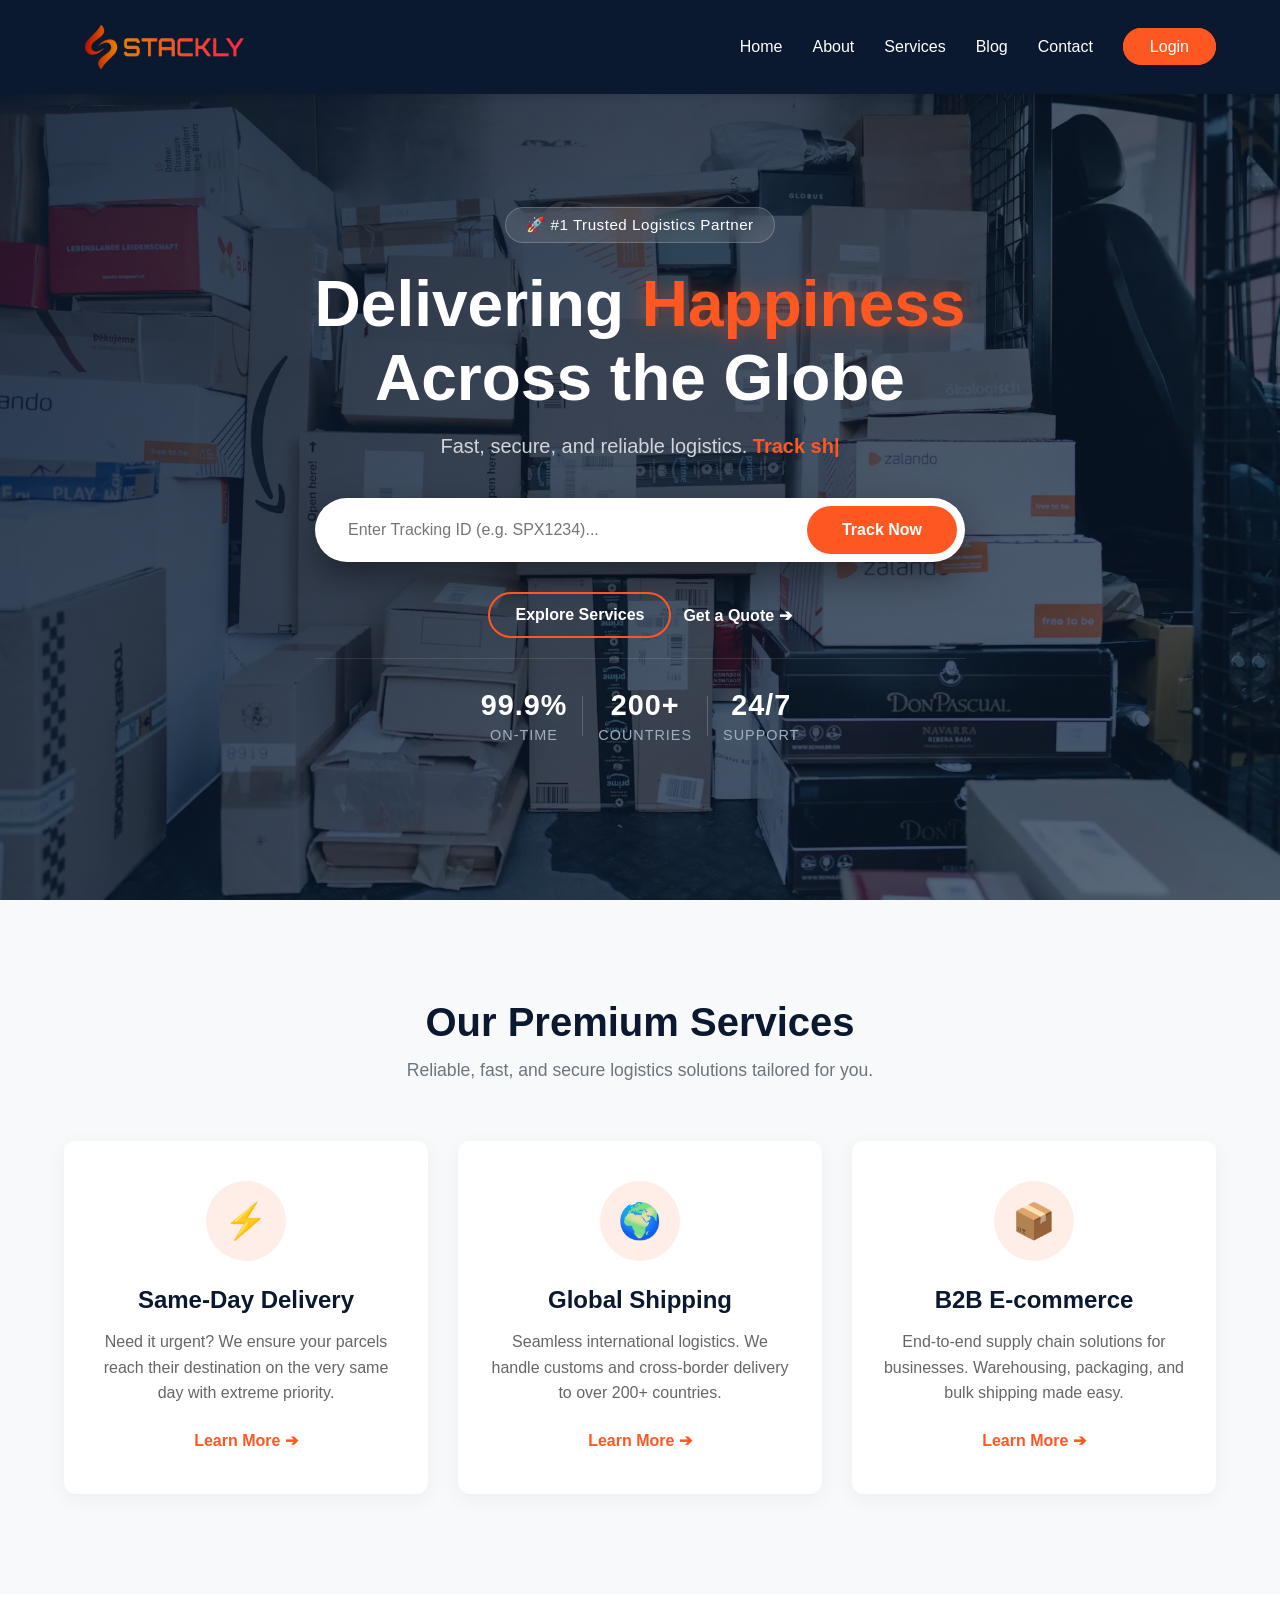
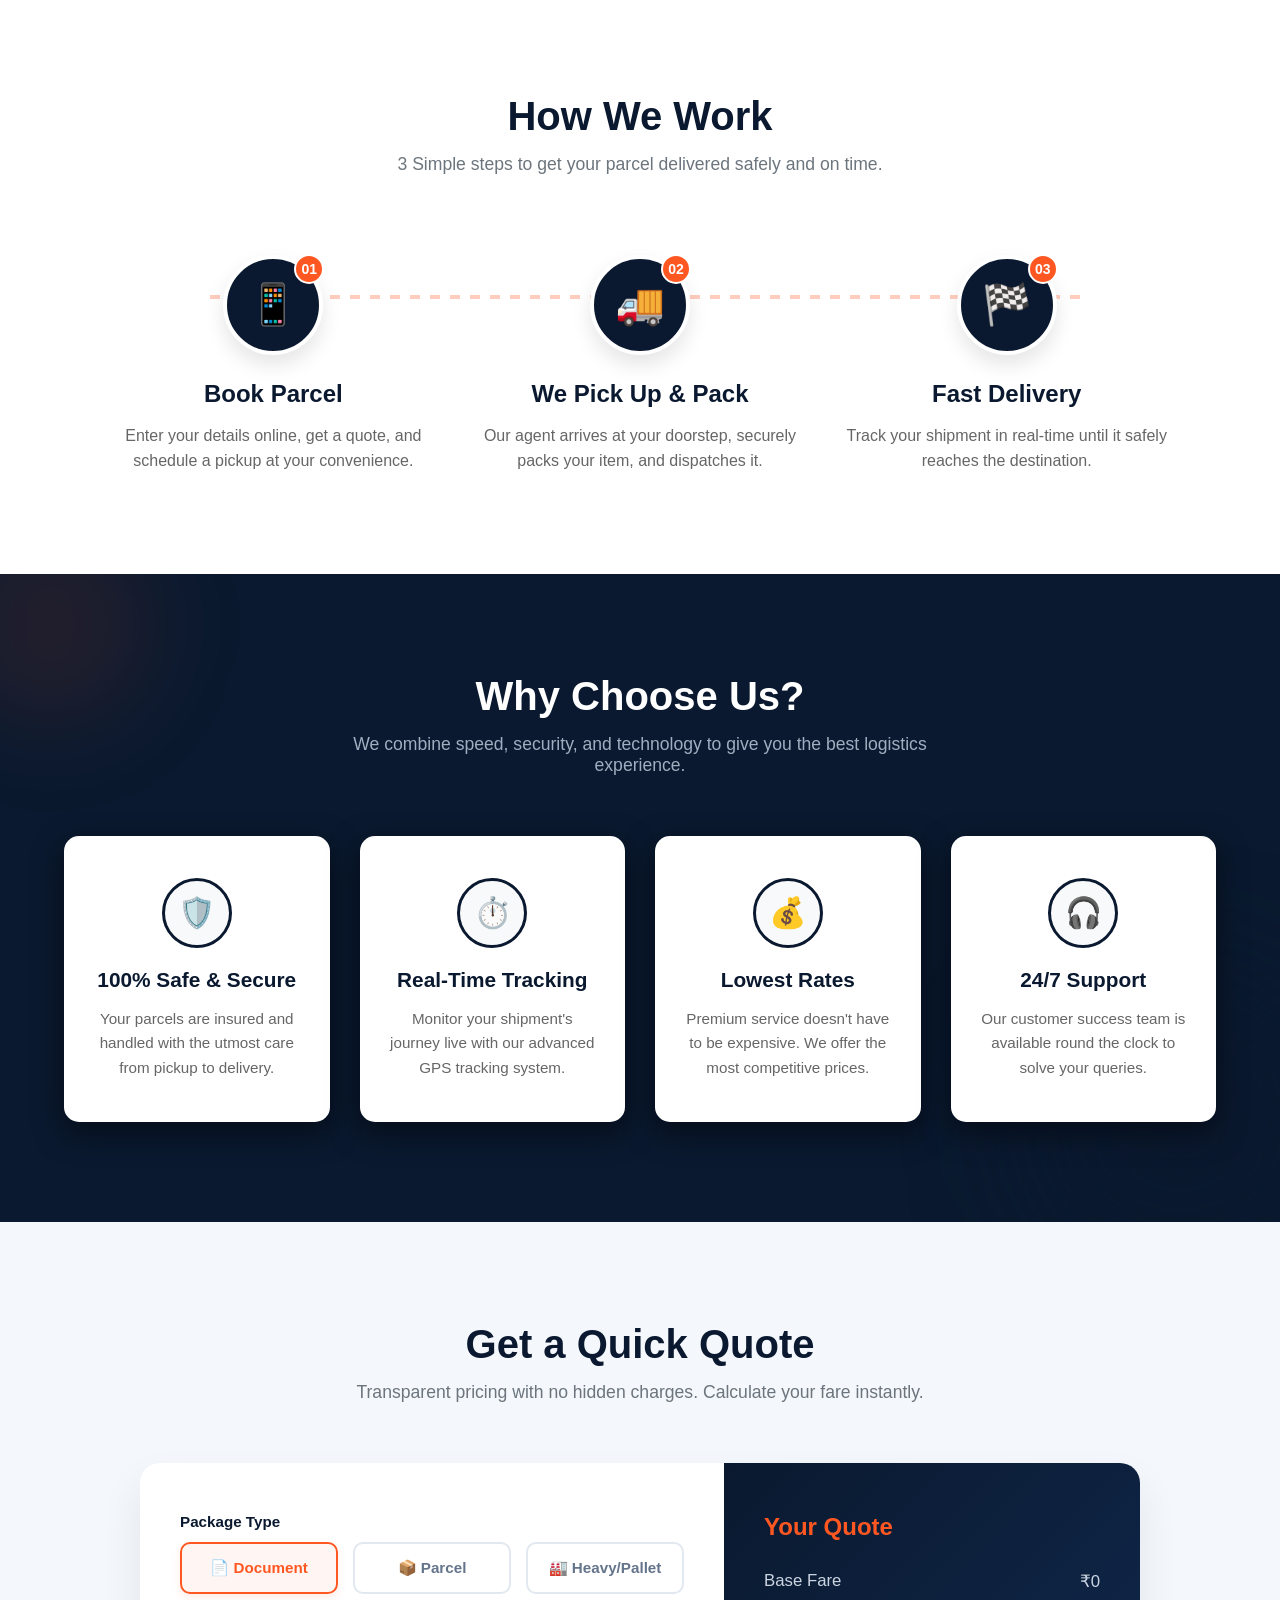
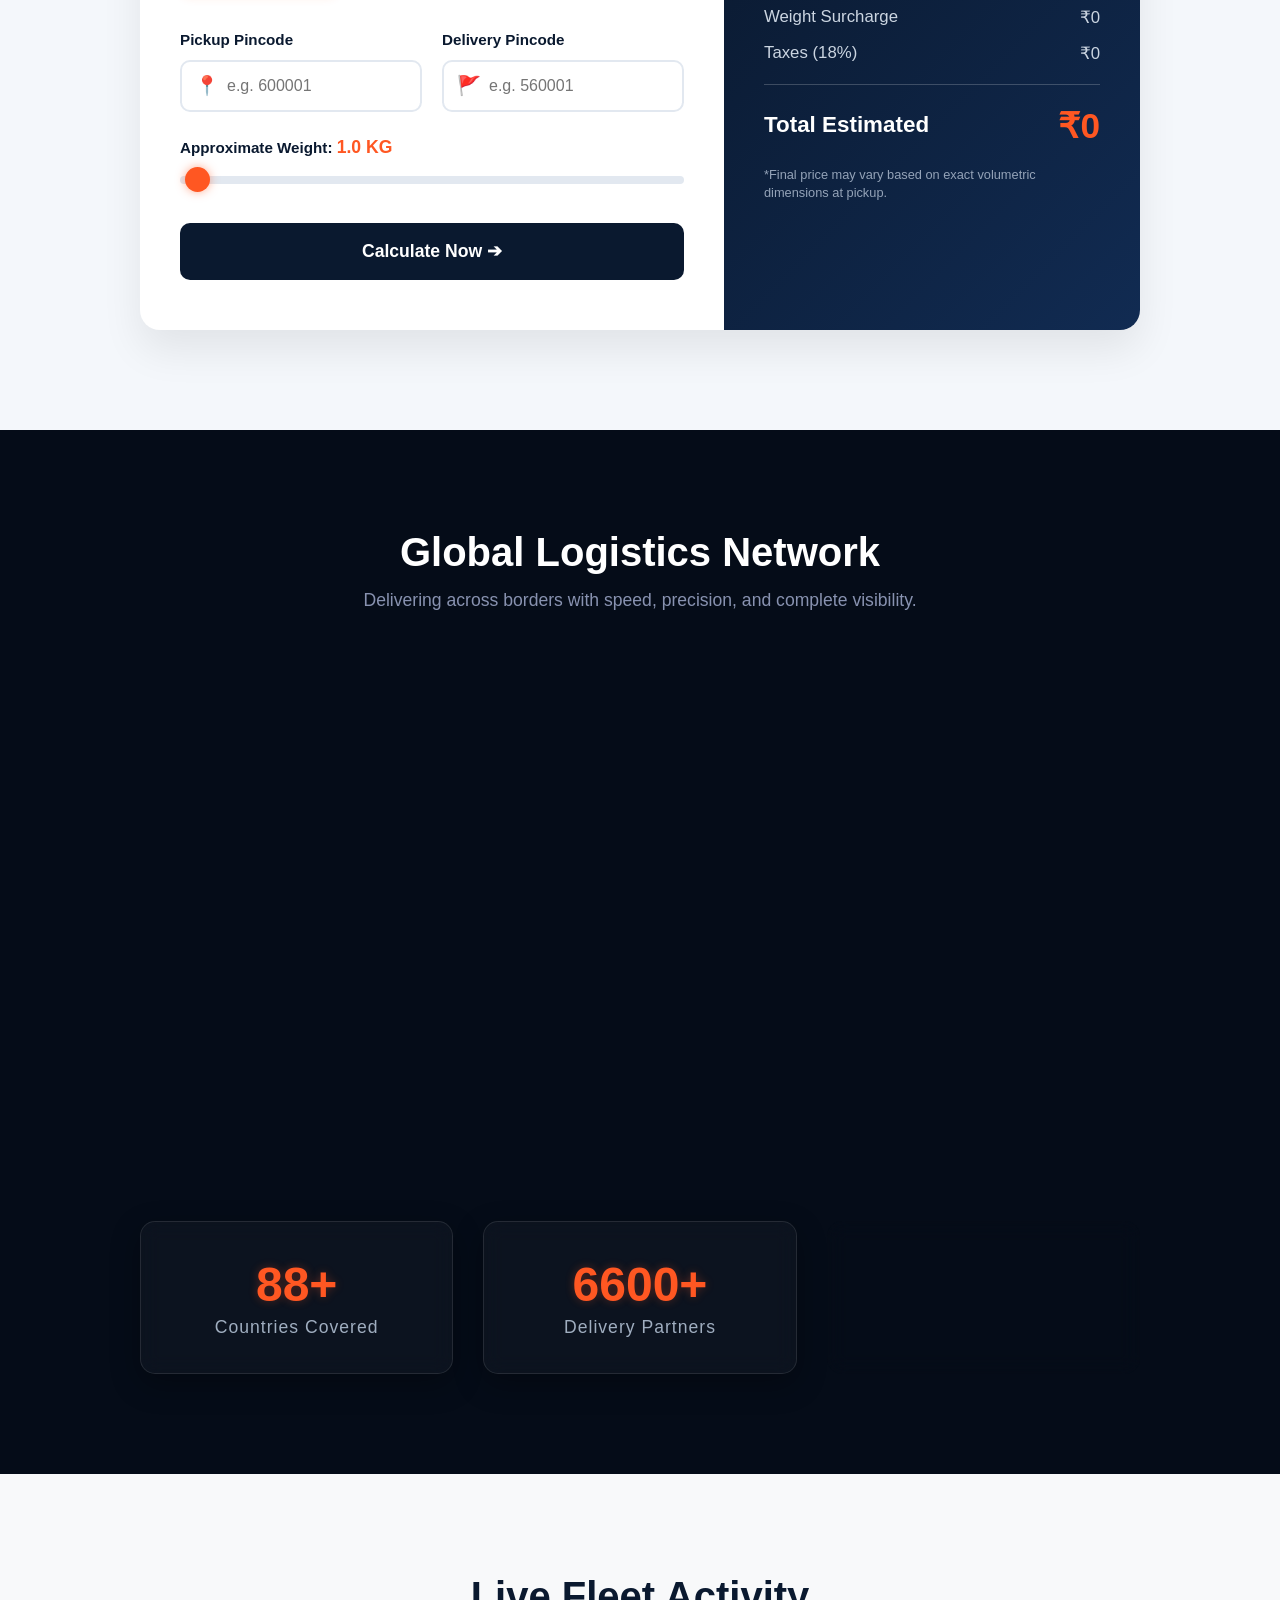
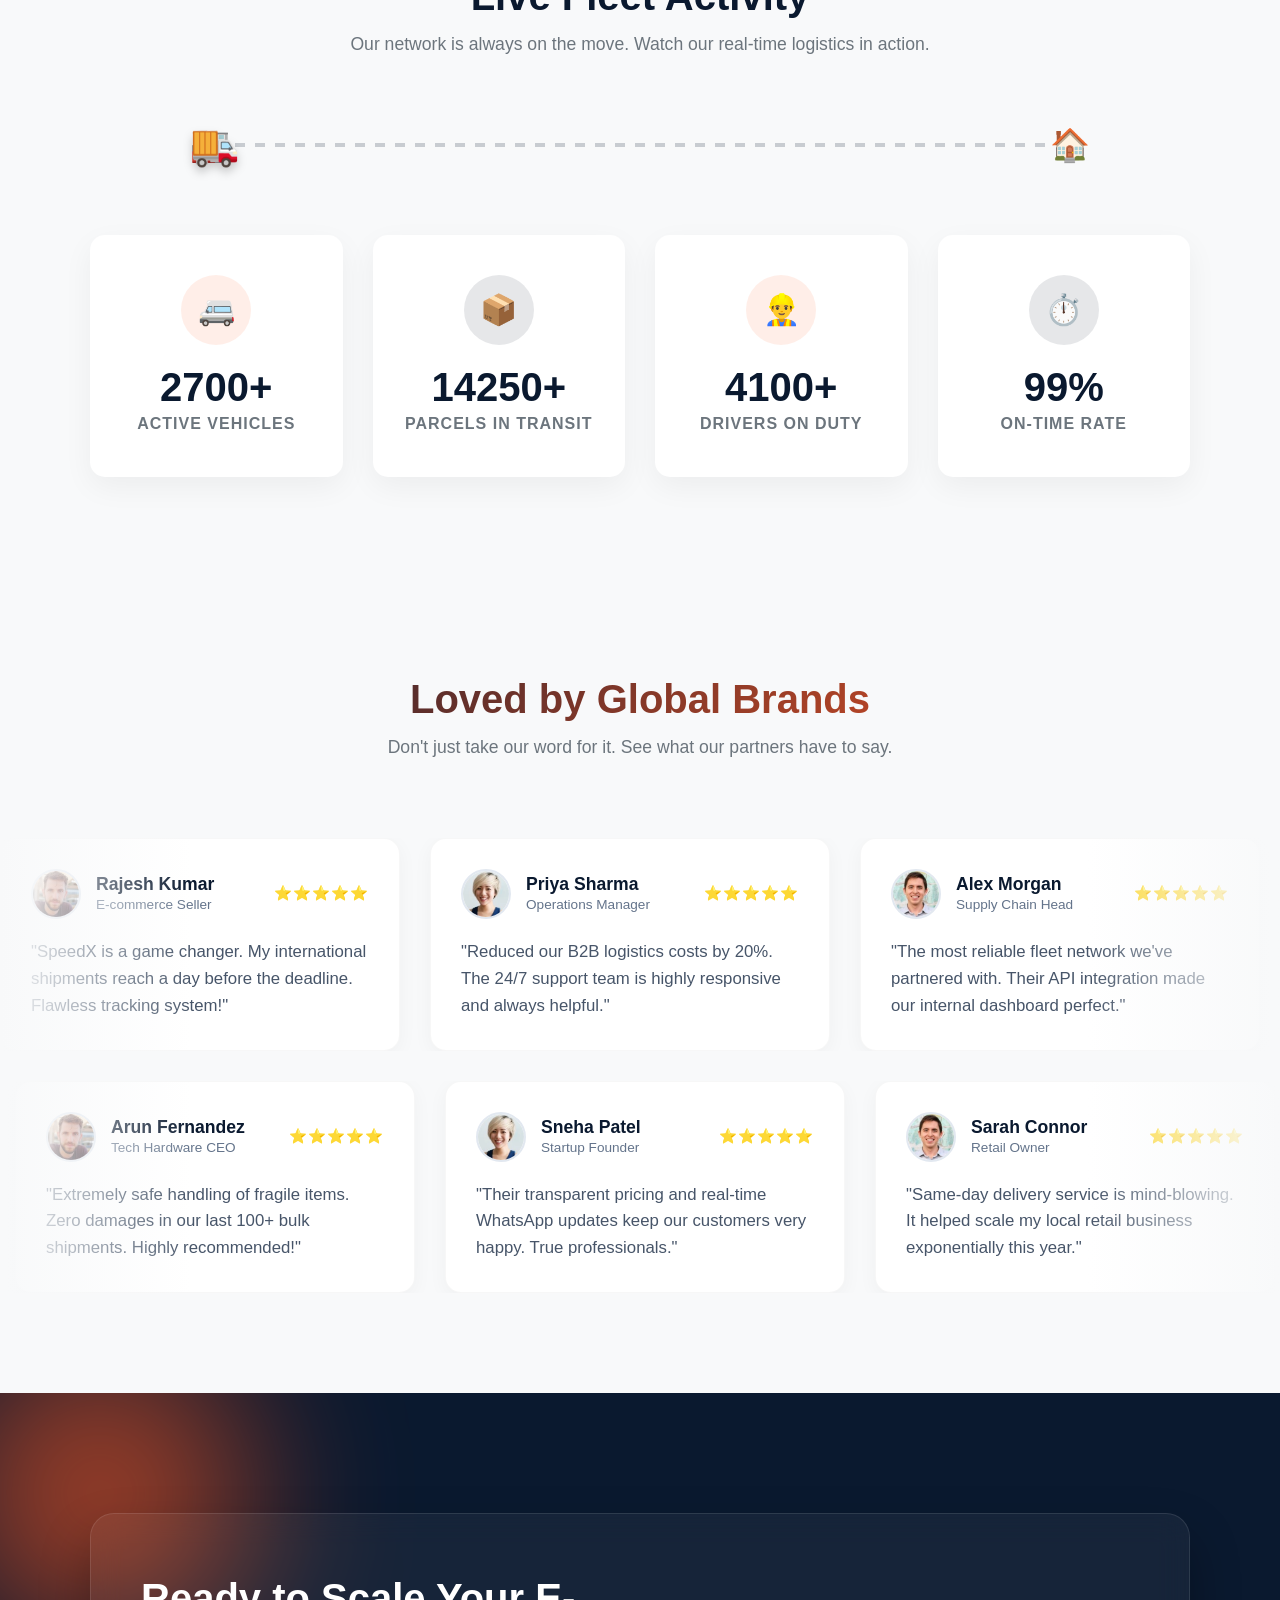
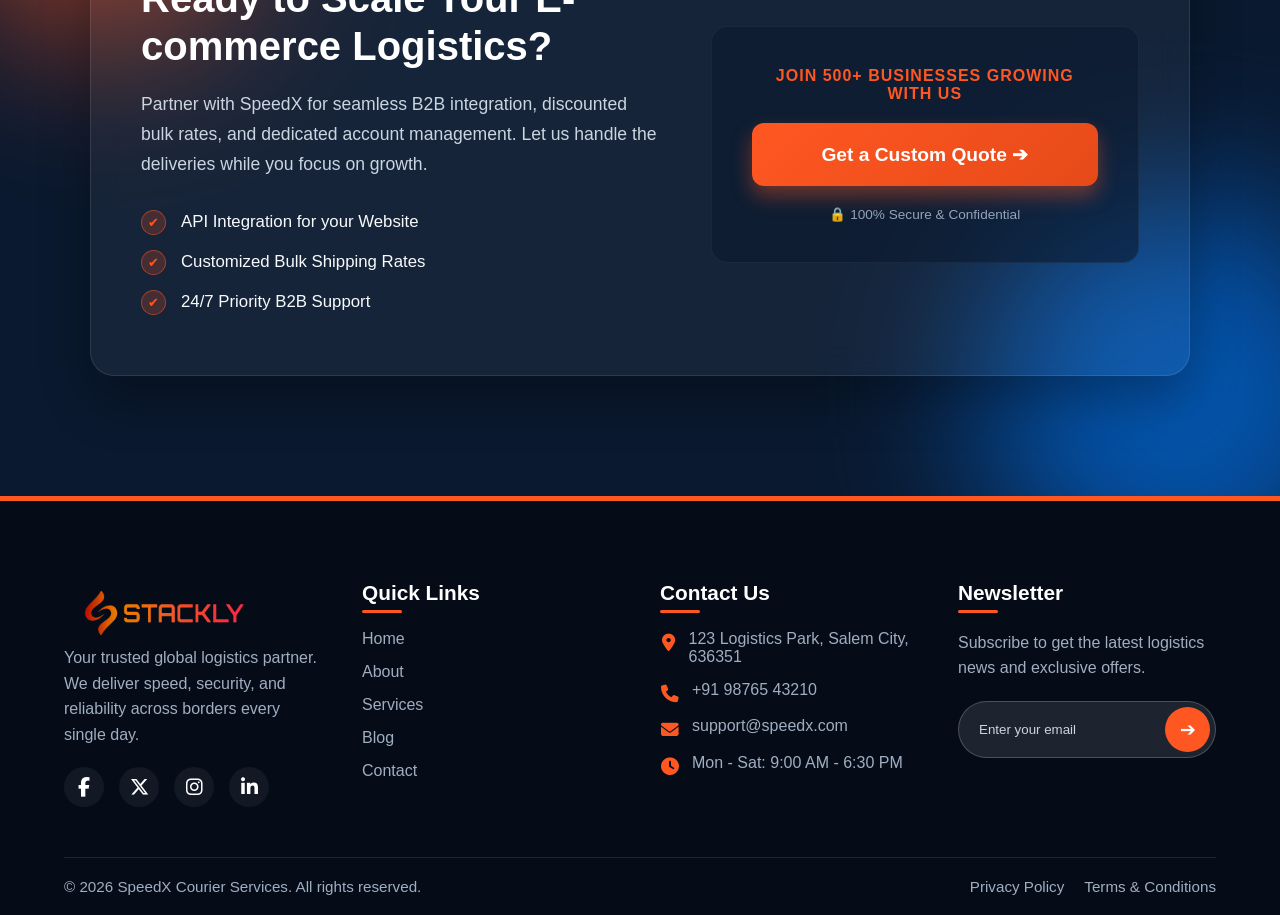
==== commit 5eb49a56: "Courier services" ====
--- a/index.html
+++ b/index.html
@@ -1,23 +1,25 @@
 <!DOCTYPE html>
 <html lang="en">
+
 <head>
   <meta charset="UTF-8">
   <meta name="viewport" content="width=device-width, initial-scale=1.0">
   <title>SpeedX Courier</title>
   <link rel="stylesheet" href="style.css">
   <link rel="stylesheet" href="Courier.css">
-   
-<link rel="stylesheet" href="https://cdnjs.cloudflare.com/ajax/libs/font-awesome/6.4.2/css/all.min.css">
+
+  <link rel="stylesheet" href="https://cdnjs.cloudflare.com/ajax/libs/font-awesome/6.4.2/css/all.min.css">
 </head>
+
 <body>
 
   <header class="header">
-    
-     <a href="index.html" class="logo-container">
-            <img src="./asset/stackly-logo (1) 2.webp" alt="Company Logo" class="logo-img">
-        </a>
-    
-   <ul class="nav-links">
+
+    <a href="index.html" class="logo-container">
+      <img src="./asset/stackly-logo (1) 2.webp" alt="Company Logo" class="logo-img">
+    </a>
+
+    <ul class="nav-links">
       <li><a href="index.html">Home</a></li>
       <li><a href="about.html">About</a></li>
       <li><a href="services.html">Services</a></li>
@@ -36,9 +38,9 @@
   <section id="home" class="hero">
     <div class="hero-bg"></div>
     <div class="hero-overlay"></div>
-    
+
     <div class="hero-content">
-      
+
       <div class="hero-badge" data-aos="fade-down" data-aos-duration="1000">
         <span class="badge-icon">🚀</span> #1 Trusted Logistics Partner
       </div>
@@ -46,19 +48,20 @@
       <h1 data-aos="fade-up" data-aos-duration="1000" data-aos-delay="100">
         Delivering <span class="text-highlight">Happiness</span> <br> Across the Globe
       </h1>
-      
+
       <p class="hero-subtext" data-aos="fade-up" data-aos-duration="1000" data-aos-delay="200">
         Fast, secure, and reliable logistics. <br class="mobile-break">
         <span id="typewriter-text" class="typewriter"></span>
       </p>
-      
-      <div class="track-box floating-anim" id="trackContainer" data-aos="zoom-in" data-aos-delay="400" data-aos-duration="1000">
+
+      <div class="track-box floating-anim" id="trackContainer" data-aos="zoom-in" data-aos-delay="400"
+        data-aos-duration="1000">
         <input type="text" id="trackInput" placeholder="Enter Tracking ID (e.g. SPX1234)..." class="track-input">
         <button id="trackBtn" class="btn-track">Track Now</button>
       </div>
-      
+
       <p id="trackMessage" class="track-message"></p>
-      
+
       <p id="trackMessage" class="track-message"></p>
 
       <div class="hero-quick-links" data-aos="fade-up" data-aos-delay="600" data-aos-duration="1000">
@@ -84,11 +87,12 @@
     </div>
 
     <div class="services-container">
-      
+
       <div class="service-card" data-aos="fade-up-right" data-aos-delay="100" data-aos-duration="1000">
         <div class="service-icon pulse-anim">⚡</div>
         <h3>Same-Day Delivery</h3>
-        <p>Need it urgent? We ensure your parcels reach their destination on the very same day with extreme priority.</p>
+        <p>Need it urgent? We ensure your parcels reach their destination on the very same day with extreme priority.
+        </p>
         <a href="404.html" class="service-link">Learn More ➔</a>
       </div>
 
@@ -113,18 +117,18 @@
        How We Work (The Process) Section
   =============================== -->
   <section id="process" class="process-section">
-    
-     
+
+
     <div class="section-header" data-aos="fade-down" data-aos-duration="1000">
       <h2>How We Work</h2>
       <p>3 Simple steps to get your parcel delivered safely and on time.</p>
     </div>
 
     <div class="process-container">
-       
+
       <div class="process-line"></div>
 
-       
+
       <div class="process-step" data-aos="fade-right" data-aos-delay="100" data-aos-duration="1000">
         <div class="step-icon bounce-anim">
           <span class="step-num">01</span>
@@ -134,7 +138,7 @@
         <p>Enter your details online, get a quote, and schedule a pickup at your convenience.</p>
       </div>
 
-       
+
       <div class="process-step" data-aos="fade-up" data-aos-delay="300" data-aos-duration="1000">
         <div class="step-icon bounce-anim" style="animation-delay: 0.2s;">
           <span class="step-num">02</span>
@@ -144,7 +148,7 @@
         <p>Our agent arrives at your doorstep, securely packs your item, and dispatches it.</p>
       </div>
 
-       
+
       <div class="process-step" data-aos="fade-left" data-aos-delay="500" data-aos-duration="1000">
         <div class="step-icon bounce-anim" style="animation-delay: 0.4s;">
           <span class="step-num">03</span>
@@ -158,14 +162,14 @@
   </section>
 
   <section id="why-us" class="why-us-section">
-    
+
     <div class="section-header light-text" data-aos="zoom-in-down" data-aos-duration="1000">
       <h2>Why Choose Us?</h2>
       <p>We combine speed, security, and technology to give you the best logistics experience.</p>
     </div>
 
     <div class="strengths-container">
-      
+
       <div class="strength-card" data-aos="flip-left" data-aos-delay="100" data-aos-duration="1000">
         <div class="strength-icon">🛡️</div>
         <h3>100% Safe & Secure</h3>
@@ -198,20 +202,20 @@
   =============================== -->
   <section id="estimator" class="estimator-section">
     <div class="container">
-      
-       
+
+
       <div class="section-header" data-aos="fade-down" data-aos-duration="1000">
         <h2>Get a Quick Quote</h2>
         <p>Transparent pricing with no hidden charges. Calculate your fare instantly.</p>
       </div>
 
-       
+
       <div class="advanced-estimator-box" data-aos="fade-up" data-aos-delay="200" data-aos-duration="1200">
-        
-         
+
+
         <div class="est-form-area">
-          
-           
+
+
           <div class="est-group">
             <label>Package Type</label>
             <div class="package-types">
@@ -230,9 +234,9 @@
             </div>
           </div>
 
-           
+
           <div class="est-row">
-             
+
             <div class="est-group" id="fromGroup">
               <label>Pickup Pincode</label>
               <div class="input-with-icon">
@@ -241,8 +245,8 @@
               </div>
               <small id="fromError" class="error-msg hidden">⚠️ Enter a valid 6-digit number</small>
             </div>
-            
-             
+
+
             <div class="est-group" id="toGroup">
               <label>Delivery Pincode</label>
               <div class="input-with-icon">
@@ -253,7 +257,7 @@
             </div>
           </div>
 
-           
+
           <div class="est-group">
             <label>Approximate Weight: <span id="weightDisplay" class="highlight-text">1.0 KG</span></label>
             <input type="range" id="advWeight" min="0.5" max="50" step="0.5" value="1" class="weight-slider">
@@ -262,17 +266,17 @@
           <button id="advCalcBtn" class="btn-primary-large">Calculate Now ➔</button>
         </div>
 
-         
+
         <div class="est-receipt-area">
           <h3>Your Quote</h3>
-          
-           
+
+
           <div id="estLoader" class="est-loader hidden">
             <div class="spinner"></div>
             <p>Calculating best rates...</p>
           </div>
 
-           
+
           <div id="estResult" class="est-result-details">
             <div class="receipt-row">
               <span>Base Fare</span>
@@ -305,40 +309,58 @@
   =============================== -->
   <section id="reach" class="reach-section-dark">
     <div class="container">
-      
+
       <div class="section-header-dark" data-aos="fade-down" data-aos-duration="1000">
         <h2>Global Logistics Network</h2>
         <p>Delivering across borders with speed, precision, and complete visibility.</p>
       </div>
 
-       
+
       <div class="map-command-center" data-aos="zoom-in" data-aos-duration="1200">
-        
-         
+
+
         <svg class="flight-routes" viewBox="0 0 1000 500" preserveAspectRatio="none">
-           
+
           <path d="M 220 150 Q 345 75 470 100" class="route-line" />
-           
+
           <path d="M 470 100 Q 535 150 600 200" class="route-line" />
-           
+
           <path d="M 600 200 Q 640 200 680 225" class="route-line" />
-           
+
           <path d="M 680 225 Q 715 250 750 290" class="route-line" />
-           
+
           <path d="M 750 290 Q 800 350 850 375" class="route-line" />
         </svg>
 
-         
-        <div class="map-pin pin-us"><div class="pin-pulse"></div><div class="pin-dot"></div><span class="pin-tooltip">New York</span></div>
-        <div class="map-pin pin-uk"><div class="pin-pulse"></div><div class="pin-dot"></div><span class="pin-tooltip">London</span></div>
-        <div class="map-pin pin-ae"><div class="pin-pulse"></div><div class="pin-dot"></div><span class="pin-tooltip">Dubai</span></div>
-        <div class="map-pin pin-in"><div class="pin-pulse"></div><div class="pin-dot"></div><span class="pin-tooltip">Mumbai</span></div>
-        <div class="map-pin pin-sg"><div class="pin-pulse"></div><div class="pin-dot"></div><span class="pin-tooltip">Singapore</span></div>
-        <div class="map-pin pin-au"><div class="pin-pulse"></div><div class="pin-dot"></div><span class="pin-tooltip">Sydney</span></div>
-
-      </div>
-
-       
+
+        <div class="map-pin pin-us">
+          <div class="pin-pulse"></div>
+          <div class="pin-dot"></div><span class="pin-tooltip">New York</span>
+        </div>
+        <div class="map-pin pin-uk">
+          <div class="pin-pulse"></div>
+          <div class="pin-dot"></div><span class="pin-tooltip">London</span>
+        </div>
+        <div class="map-pin pin-ae">
+          <div class="pin-pulse"></div>
+          <div class="pin-dot"></div><span class="pin-tooltip">Dubai</span>
+        </div>
+        <div class="map-pin pin-in">
+          <div class="pin-pulse"></div>
+          <div class="pin-dot"></div><span class="pin-tooltip">Mumbai</span>
+        </div>
+        <div class="map-pin pin-sg">
+          <div class="pin-pulse"></div>
+          <div class="pin-dot"></div><span class="pin-tooltip">Singapore</span>
+        </div>
+        <div class="map-pin pin-au">
+          <div class="pin-pulse"></div>
+          <div class="pin-dot"></div><span class="pin-tooltip">Sydney</span>
+        </div>
+
+      </div>
+
+
       <div class="glass-stats-container">
         <div class="glass-stat-box" data-aos="fade-up" data-aos-delay="100">
           <h3><span class="counter" data-target="200">0</span>+</h3>
@@ -359,7 +381,7 @@
 
   <section id="fleet" class="fleet-section">
     <div class="container">
-      
+
       <div class="section-header" data-aos="fade-down" data-aos-duration="1000">
         <h2>Live Fleet Activity</h2>
         <p>Our network is always on the move. Watch our real-time logistics in action.</p>
@@ -369,14 +391,14 @@
         <div class="truck-track"></div>
         <div class="moving-truck">
           <span class="truck-icon left-truck">🚚</span>
-          
+
         </div>
         <div class="warehouse-icon left-wh">🏭</div>
         <div class="warehouse-icon right-wh">🏠</div>
       </div>
 
       <div class="fleet-stats-grid">
-        
+
         <div class="fleet-stat-card" data-aos="fade-up" data-aos-delay="100">
           <div class="stat-icon-wrapper pulse-orange">
             <span class="stat-icon">🚐</span>
@@ -414,7 +436,7 @@
   </section>
 
   <section id="testimonials" class="premium-testimonials">
-    
+
     <div class="section-header" data-aos="fade-down" data-aos-duration="1000">
       <h2 class="gradient-text">Loved by Global Brands</h2>
       <p>Don't just take our word for it. See what our partners have to say.</p>
@@ -424,7 +446,7 @@
 
     <div class="marquee-row" data-aos="fade-up" data-aos-delay="200">
       <div class="marquee-track track-left">
-        
+
         <div class="marquee-card">
           <div class="card-top">
             <img src="./asset/1.webp" alt="User">
@@ -434,7 +456,8 @@
             </div>
             <div class="rating">⭐⭐⭐⭐⭐</div>
           </div>
-          <p>"SpeedX is a game changer. My international shipments reach a day before the deadline. Flawless tracking system!"</p>
+          <p>"SpeedX is a game changer. My international shipments reach a day before the deadline. Flawless tracking
+            system!"</p>
         </div>
         <div class="marquee-card">
           <div class="card-top">
@@ -445,7 +468,8 @@
             </div>
             <div class="rating">⭐⭐⭐⭐⭐</div>
           </div>
-          <p>"Reduced our B2B logistics costs by 20%. The 24/7 support team is highly responsive and always helpful."</p>
+          <p>"Reduced our B2B logistics costs by 20%. The 24/7 support team is highly responsive and always helpful."
+          </p>
         </div>
         <div class="marquee-card">
           <div class="card-top">
@@ -456,7 +480,8 @@
             </div>
             <div class="rating">⭐⭐⭐⭐⭐</div>
           </div>
-          <p>"The most reliable fleet network we've partnered with. Their API integration made our internal dashboard perfect."</p>
+          <p>"The most reliable fleet network we've partnered with. Their API integration made our internal dashboard
+            perfect."</p>
         </div>
 
         <div class="marquee-card">
@@ -468,7 +493,8 @@
             </div>
             <div class="rating">⭐⭐⭐⭐⭐</div>
           </div>
-          <p>"SpeedX is a game changer. My international shipments reach a day before the deadline. Flawless tracking system!"</p>
+          <p>"SpeedX is a game changer. My international shipments reach a day before the deadline. Flawless tracking
+            system!"</p>
         </div>
         <div class="marquee-card">
           <div class="card-top">
@@ -479,7 +505,8 @@
             </div>
             <div class="rating">⭐⭐⭐⭐⭐</div>
           </div>
-          <p>"Reduced our B2B logistics costs by 20%. The 24/7 support team is highly responsive and always helpful."</p>
+          <p>"Reduced our B2B logistics costs by 20%. The 24/7 support team is highly responsive and always helpful."
+          </p>
         </div>
         <div class="marquee-card">
           <div class="card-top">
@@ -490,15 +517,16 @@
             </div>
             <div class="rating">⭐⭐⭐⭐⭐</div>
           </div>
-          <p>"The most reliable fleet network we've partnered with. Their API integration made our internal dashboard perfect."</p>
-        </div>
-        
+          <p>"The most reliable fleet network we've partnered with. Their API integration made our internal dashboard
+            perfect."</p>
+        </div>
+
       </div>
     </div>
 
     <div class="marquee-row" data-aos="fade-up" data-aos-delay="400">
       <div class="marquee-track track-right">
-        
+
         <div class="marquee-card">
           <div class="card-top">
             <img src="./asset/1.webp" alt="User">
@@ -508,7 +536,8 @@
             </div>
             <div class="rating">⭐⭐⭐⭐⭐</div>
           </div>
-          <p>"Extremely safe handling of fragile items. Zero damages in our last 100+ bulk shipments. Highly recommended!"</p>
+          <p>"Extremely safe handling of fragile items. Zero damages in our last 100+ bulk shipments. Highly
+            recommended!"</p>
         </div>
         <div class="marquee-card">
           <div class="card-top">
@@ -519,7 +548,8 @@
             </div>
             <div class="rating">⭐⭐⭐⭐⭐</div>
           </div>
-          <p>"Their transparent pricing and real-time WhatsApp updates keep our customers very happy. True professionals."</p>
+          <p>"Their transparent pricing and real-time WhatsApp updates keep our customers very happy. True
+            professionals."</p>
         </div>
         <div class="marquee-card">
           <div class="card-top">
@@ -530,7 +560,8 @@
             </div>
             <div class="rating">⭐⭐⭐⭐⭐</div>
           </div>
-          <p>"Same-day delivery service is mind-blowing. It helped scale my local retail business exponentially this year."</p>
+          <p>"Same-day delivery service is mind-blowing. It helped scale my local retail business exponentially this
+            year."</p>
         </div>
 
         <div class="marquee-card">
@@ -542,7 +573,8 @@
             </div>
             <div class="rating">⭐⭐⭐⭐⭐</div>
           </div>
-          <p>"Extremely safe handling of fragile items. Zero damages in our last 100+ bulk shipments. Highly recommended!"</p>
+          <p>"Extremely safe handling of fragile items. Zero damages in our last 100+ bulk shipments. Highly
+            recommended!"</p>
         </div>
         <div class="marquee-card">
           <div class="card-top">
@@ -553,7 +585,8 @@
             </div>
             <div class="rating">⭐⭐⭐⭐⭐</div>
           </div>
-          <p>"Their transparent pricing and real-time WhatsApp updates keep our customers very happy. True professionals."</p>
+          <p>"Their transparent pricing and real-time WhatsApp updates keep our customers very happy. True
+            professionals."</p>
         </div>
         <div class="marquee-card">
           <div class="card-top">
@@ -564,7 +597,8 @@
             </div>
             <div class="rating">⭐⭐⭐⭐⭐</div>
           </div>
-          <p>"Same-day delivery service is mind-blowing. It helped scale my local retail business exponentially this year."</p>
+          <p>"Same-day delivery service is mind-blowing. It helped scale my local retail business exponentially this
+            year."</p>
         </div>
 
       </div>
@@ -573,19 +607,20 @@
   </section>
 
   <section id="partner" class="b2b-cta-section">
-    
+
     <div class="glow-orb orb-1"></div>
     <div class="glow-orb orb-2"></div>
 
     <div class="container">
       <div class="cta-wrapper" data-aos="zoom-out-up" data-aos-duration="1200">
-        
+
         <div class="cta-content">
           <h2 data-aos="fade-right" data-aos-delay="200">Ready to Scale Your E-commerce Logistics?</h2>
           <p data-aos="fade-right" data-aos-delay="400">
-            Partner with SpeedX for seamless B2B integration, discounted bulk rates, and dedicated account management. Let us handle the deliveries while you focus on growth.
+            Partner with SpeedX for seamless B2B integration, discounted bulk rates, and dedicated account management.
+            Let us handle the deliveries while you focus on growth.
           </p>
-          
+
           <ul class="cta-benefits" data-aos="fade-right" data-aos-delay="600">
             <li><span class="check-icon">✔</span> API Integration for your Website</li>
             <li><span class="check-icon">✔</span> Customized Bulk Shipping Rates</li>
@@ -608,18 +643,19 @@
   =============================== -->
   <footer class="footer-section">
     <div class="container">
-      
+
       <div class="footer-grid">
-        
-         
+
+
         <div class="footer-col" data-aos="fade-up" data-aos-delay="100">
-           <a href="index.html" class="logo-container">
+          <a href="index.html" class="logo-container">
             <img src="./asset/stackly-logo (1) 2.webp" alt="Company Logo" class="logo-img">
-        </a>
+          </a>
           <p class="footer-about">
-            Your trusted global logistics partner. We deliver speed, security, and reliability across borders every single day.
+            Your trusted global logistics partner. We deliver speed, security, and reliability across borders every
+            single day.
           </p>
-         <div class="social-links">
+          <div class="social-links">
             <a href="404.html" class="social-icon"><i class="fa-brands fa-facebook-f"></i></a>
             <a href="404.html" class="social-icon"><i class="fa-brands fa-x-twitter"></i></a>
             <a href="404.html" class="social-icon"><i class="fa-brands fa-instagram"></i></a>
@@ -627,7 +663,7 @@
           </div>
         </div>
 
-         
+
         <div class="footer-col" data-aos="fade-up" data-aos-delay="200">
           <h3>Quick Links</h3>
           <ul class="footer-links">
@@ -639,10 +675,10 @@
           </ul>
         </div>
 
-         
+
         <div class="footer-col" data-aos="fade-up" data-aos-delay="300">
           <h3>Contact Us</h3>
-        <ul class="footer-contact">
+          <ul class="footer-contact">
             <li><i class="fa-solid fa-location-dot"></i> 123 Logistics Park, Salem City, 636351</li>
             <li><i class="fa-solid fa-phone"></i> +91 98765 43210</li>
             <li><i class="fa-solid fa-envelope"></i> support@speedx.com</li>
@@ -650,34 +686,34 @@
           </ul>
         </div>
 
-         
-         
+
+
         <div class="footer-col" data-aos="fade-up" data-aos-delay="400">
           <h3>Newsletter</h3>
           <p>Subscribe to get the latest logistics news and exclusive offers.</p>
-          
-           
+
+
           <form id="newsletterForm" class="newsletter-form">
             <input type="email" id="newsletterEmail" placeholder="Enter your email">
             <button type="submit" id="newsletterBtn">➔</button>
           </form>
-          
-           
+
+
           <p id="newsletterMsg" class="newsletter-msg"></p>
         </div>
 
       </div>
 
-       
+
       <div class="footer-bottom" data-aos="fade-in" data-aos-delay="600">
         <p>&copy; 2026 SpeedX Courier Services. All rights reserved.</p>
         <div class="bottom-links">
           <a href="404.html">Privacy Policy</a>
           <a href="404.html">Terms & Conditions</a>
-          
-        </div>
-      </div>
-      
+
+        </div>
+      </div>
+
     </div>
   </footer>
 
@@ -686,297 +722,298 @@
     /* ===============================
    Typewriter Effect Logic
 =============================== */
-const phrases = ["Track shipments in real-time.", "Lowest shipping rates guaranteed.", "Safe, secure, and on time."];
-let i = 0;
-let j = 0;
-let isDeleting = false;
-let currentPhrase = [];
-const typewriterElement = document.getElementById('typewriter-text');
-
-function loop() {
-  if (typewriterElement) {
-    typewriterElement.innerHTML = currentPhrase.join('');
-
-    if (i < phrases.length) {
-      if (!isDeleting && j <= phrases[i].length) {
-        currentPhrase.push(phrases[i][j]);
-        j++;
-        typewriterElement.innerHTML = currentPhrase.join('') + '|';
-      }
-
-      if (isDeleting && j <= phrases[i].length) {
-        currentPhrase.pop();
-        j--;
-        typewriterElement.innerHTML = currentPhrase.join('') + '|';
-      }
-
-      if (j == phrases[i].length) {
-        isDeleting = true;
-        setTimeout(loop, 1500); // Wait before deleting
-        return;
-      }
-
-      if (isDeleting && j === 0) {
-        currentPhrase = [];
-        isDeleting = false;
-        i++;
-        if (i == phrases.length) { i = 0; } // Loop back to first phrase
+    const phrases = ["Track shipments in real-time.", "Lowest shipping rates guaranteed.", "Safe, secure, and on time."];
+    let i = 0;
+    let j = 0;
+    let isDeleting = false;
+    let currentPhrase = [];
+    const typewriterElement = document.getElementById('typewriter-text');
+
+    function loop() {
+      if (typewriterElement) {
+        typewriterElement.innerHTML = currentPhrase.join('');
+
+        if (i < phrases.length) {
+          if (!isDeleting && j <= phrases[i].length) {
+            currentPhrase.push(phrases[i][j]);
+            j++;
+            typewriterElement.innerHTML = currentPhrase.join('') + '|';
+          }
+
+          if (isDeleting && j <= phrases[i].length) {
+            currentPhrase.pop();
+            j--;
+            typewriterElement.innerHTML = currentPhrase.join('') + '|';
+          }
+
+          if (j == phrases[i].length) {
+            isDeleting = true;
+            setTimeout(loop, 1500); // Wait before deleting
+            return;
+          }
+
+          if (isDeleting && j === 0) {
+            currentPhrase = [];
+            isDeleting = false;
+            i++;
+            if (i == phrases.length) { i = 0; } // Loop back to first phrase
+          }
+        }
+        const speed = isDeleting ? 50 : 100;
+        setTimeout(loop, speed);
       }
     }
-    const speed = isDeleting ? 50 : 100;
-    setTimeout(loop, speed);
-  }
-}
-
- 
-document.addEventListener("DOMContentLoaded", function() {
-  setTimeout(loop, 1500); // Delay start slightly
-});
-
- 
-const trackBtn = document.getElementById('trackBtn');
-const trackInput = document.getElementById('trackInput');
-const trackContainer = document.getElementById('trackContainer');
-const trackMessage = document.getElementById('trackMessage');
-
- 
-if (trackBtn) {
-  trackBtn.addEventListener('click', () => {
- 
-    const trackingId = trackInput.value.trim();
-
- 
-    trackMessage.className = 'track-message'; 
-    trackContainer.classList.remove('shake-anim');
-
- 
-    void trackContainer.offsetWidth; 
-
- 
-    
- 
-    if (trackingId === '') {
-      trackMessage.textContent = '⚠️ Please enter a Tracking ID!';
-      trackMessage.classList.add('show', 'msg-error');
-      trackContainer.classList.add('shake-anim'); // Box shake aagum
-    } 
- 
-    else if (trackingId.length < 6) {
-      trackMessage.textContent = '⚠️ Tracking ID must be at least 6 characters long!';
-      trackMessage.classList.add('show', 'msg-error');
-      trackContainer.classList.add('shake-anim'); // Box shake aagum
-    } 
- 
-    else {
-      trackMessage.textContent = '✅ Tracking ID verified. Fetching details...';
-      trackMessage.classList.add('show', 'msg-success');
-      window.location.href = '404.html'
-      
- 
-      trackBtn.textContent = 'Searching...';
-      trackBtn.style.opacity = '0.7';
-      
- 
-      setTimeout(() => {
-        trackBtn.textContent = 'Track Now';
-        trackBtn.style.opacity = '1';
-        trackInput.value = ''; // clear input field
-        trackMessage.classList.remove('show'); // hide message
-      }, 3000);
+
+
+    document.addEventListener("DOMContentLoaded", function () {
+      setTimeout(loop, 1500); // Delay start slightly
+    });
+
+
+    const trackBtn = document.getElementById('trackBtn');
+    const trackInput = document.getElementById('trackInput');
+    const trackContainer = document.getElementById('trackContainer');
+    const trackMessage = document.getElementById('trackMessage');
+
+
+    if (trackBtn) {
+      trackBtn.addEventListener('click', () => {
+
+        const trackingId = trackInput.value.trim();
+
+
+        trackMessage.className = 'track-message';
+        trackContainer.classList.remove('shake-anim');
+
+
+        void trackContainer.offsetWidth;
+
+
+
+
+        if (trackingId === '') {
+          trackMessage.textContent = '⚠️ Please enter a Tracking ID!';
+          trackMessage.classList.add('show', 'msg-error');
+          trackContainer.classList.add('shake-anim'); // Box shake aagum
+        }
+
+        else if (trackingId.length < 6) {
+          trackMessage.textContent = '⚠️ Tracking ID must be at least 6 characters long!';
+          trackMessage.classList.add('show', 'msg-error');
+          trackContainer.classList.add('shake-anim'); // Box shake aagum
+        }
+
+        else {
+          trackMessage.textContent = '✅ Tracking ID verified. Fetching details...';
+          trackMessage.classList.add('show', 'msg-success');
+          window.location.href = '404.html'
+
+
+          trackBtn.textContent = 'Searching...';
+          trackBtn.style.opacity = '0.7';
+
+
+          setTimeout(() => {
+            trackBtn.textContent = 'Track Now';
+            trackBtn.style.opacity = '1';
+            trackInput.value = ''; // clear input field
+            trackMessage.classList.remove('show'); // hide message
+          }, 3000);
+        }
+      });
     }
-  });
-}
-
-/* ===============================
-   Advanced Estimator Form Validation & Math Logic
-=============================== */
-document.addEventListener("DOMContentLoaded", () => {
-  const weightSlider = document.getElementById('advWeight');
-  const weightDisplay = document.getElementById('weightDisplay');
-  const calcBtn = document.getElementById('advCalcBtn');
-
- 
-  const fromPinInput = document.getElementById('advFromPin');
-  const toPinInput = document.getElementById('advToPin');
-  const fromGroup = document.getElementById('fromGroup');
-  const toGroup = document.getElementById('toGroup');
-  const fromError = document.getElementById('fromError');
-  const toError = document.getElementById('toError');
-
- 
-  const estLoader = document.getElementById('estLoader');
-  const estResultDetails = document.getElementById('estResult');
-  const resBase = document.getElementById('resBase');
-  const resWeight = document.getElementById('resWeight');
-  const resTax = document.getElementById('resTax');
-  const resTotal = document.getElementById('resTotal');
-  const bookNowBtn = document.getElementById('bookNowBtn');
-
- 
-  if(weightSlider) {
-    weightSlider.addEventListener('input', (e) => {
-      weightDisplay.textContent = `${parseFloat(e.target.value).toFixed(1)} KG`;
-    });
-
- 
-    calcBtn.addEventListener('click', () => {
-      const fromPin = fromPinInput.value.trim();
-      const toPin = toPinInput.value.trim();
-      const weightVal = parseFloat(weightSlider.value);
-      const packType = document.querySelector('input[name="packType"]:checked').value;
-
- 
-      let isValid = true;
-      fromGroup.classList.remove('input-error', 'shake-input');
-      toGroup.classList.remove('input-error', 'shake-input');
-      fromError.classList.add('hidden');
-      toError.classList.add('hidden');
-      estResultDetails.classList.remove('receipt-pop');
-      
- 
-      void fromGroup.offsetWidth;
-      void toGroup.offsetWidth;
-      void estResultDetails.offsetWidth;
-
- 
-      const pinRegex = /^[0-9]{6}$/;
-
-      if (!pinRegex.test(fromPin)) {
-        fromGroup.classList.add('input-error', 'shake-input');
-        fromError.classList.remove('hidden');
-        isValid = false;
-      }
-      
-      if (!pinRegex.test(toPin)) {
-        toGroup.classList.add('input-error', 'shake-input');
-        toError.classList.remove('hidden');
-        isValid = false;
-      }
-
- 
-      if (!isValid) return;
-
- 
-      estResultDetails.classList.add('faded');
-      estLoader.classList.remove('hidden');
-      calcBtn.textContent = 'Calculating...';
-      calcBtn.style.opacity = '0.7';
-      calcBtn.disabled = true;
-
- 
-      setTimeout(() => {
- 
-        let basePrice = 50;
-        if (packType === 'parcel') basePrice = 100;
-        if (packType === 'heavy') basePrice = 500;
-
-        const weightCost = weightVal * 40; 
-        const subtotal = basePrice + weightCost;
-        const tax = Math.round(subtotal * 0.18); // 18% GST
-        const total = subtotal + tax;
-
- 
-        resBase.textContent = `₹${basePrice}`;
-        resWeight.textContent = `₹${weightCost.toFixed(0)}`;
-        resTax.textContent = `₹${tax}`;
-        resTotal.textContent = `₹${total}`;
-        
- 
-        estLoader.classList.add('hidden');
-        estResultDetails.classList.remove('faded');
-        estResultDetails.classList.add('receipt-pop');
-        
- 
-        calcBtn.textContent = 'Calculate Now ➔';
-        calcBtn.style.opacity = '1';
-        calcBtn.disabled = false;
-        
- 
-        bookNowBtn.classList.remove('hidden');
-
-      }, 1200); 
-    });
-  }
-});
-
-/* ===============================
-   Live Number Counter Animation
-=============================== */
-document.addEventListener("DOMContentLoaded", () => {
-  const counters = document.querySelectorAll('.counter');
-  const speed = 100; // The lower the slower
-
- 
-  const counterObserver = new IntersectionObserver((entries, observer) => {
-    entries.forEach(entry => {
-      if (entry.isIntersecting) {
-        const counter = entry.target;
-        const target = +counter.getAttribute('data-target');
-        
-        const updateCount = () => {
-          const count = +counter.innerText;
- 
-          const inc = target / speed;
-
- 
-          if (count < target) {
-            counter.innerText = Math.ceil(count + inc);
-            setTimeout(updateCount, 20); // 20ms delay
-          } else {
-            counter.innerText = target; // Ensure it ends exactly on target
+
+    /* ===============================
+       Advanced Estimator Form Validation & Math Logic
+    =============================== */
+    document.addEventListener("DOMContentLoaded", () => {
+      const weightSlider = document.getElementById('advWeight');
+      const weightDisplay = document.getElementById('weightDisplay');
+      const calcBtn = document.getElementById('advCalcBtn');
+
+
+      const fromPinInput = document.getElementById('advFromPin');
+      const toPinInput = document.getElementById('advToPin');
+      const fromGroup = document.getElementById('fromGroup');
+      const toGroup = document.getElementById('toGroup');
+      const fromError = document.getElementById('fromError');
+      const toError = document.getElementById('toError');
+
+
+      const estLoader = document.getElementById('estLoader');
+      const estResultDetails = document.getElementById('estResult');
+      const resBase = document.getElementById('resBase');
+      const resWeight = document.getElementById('resWeight');
+      const resTax = document.getElementById('resTax');
+      const resTotal = document.getElementById('resTotal');
+      const bookNowBtn = document.getElementById('bookNowBtn');
+
+
+      if (weightSlider) {
+        weightSlider.addEventListener('input', (e) => {
+          weightDisplay.textContent = `${parseFloat(e.target.value).toFixed(1)} KG`;
+        });
+
+
+        calcBtn.addEventListener('click', () => {
+          const fromPin = fromPinInput.value.trim();
+          const toPin = toPinInput.value.trim();
+          const weightVal = parseFloat(weightSlider.value);
+          const packType = document.querySelector('input[name="packType"]:checked').value;
+
+
+          let isValid = true;
+          fromGroup.classList.remove('input-error', 'shake-input');
+          toGroup.classList.remove('input-error', 'shake-input');
+          fromError.classList.add('hidden');
+          toError.classList.add('hidden');
+          estResultDetails.classList.remove('receipt-pop');
+
+
+          void fromGroup.offsetWidth;
+          void toGroup.offsetWidth;
+          void estResultDetails.offsetWidth;
+
+
+          const pinRegex = /^[0-9]{6}$/;
+
+          if (!pinRegex.test(fromPin)) {
+            fromGroup.classList.add('input-error', 'shake-input');
+            fromError.classList.remove('hidden');
+            isValid = false;
           }
-        };
-        
-        updateCount();
-        observer.unobserve(counter); // Run only once
+
+          if (!pinRegex.test(toPin)) {
+            toGroup.classList.add('input-error', 'shake-input');
+            toError.classList.remove('hidden');
+            isValid = false;
+          }
+
+
+          if (!isValid) return;
+
+
+          estResultDetails.classList.add('faded');
+          estLoader.classList.remove('hidden');
+          calcBtn.textContent = 'Calculating...';
+          calcBtn.style.opacity = '0.7';
+          calcBtn.disabled = true;
+
+
+          setTimeout(() => {
+
+            let basePrice = 50;
+            if (packType === 'parcel') basePrice = 100;
+            if (packType === 'heavy') basePrice = 500;
+
+            const weightCost = weightVal * 40;
+            const subtotal = basePrice + weightCost;
+            const tax = Math.round(subtotal * 0.18); // 18% GST
+            const total = subtotal + tax;
+
+
+            resBase.textContent = `₹${basePrice}`;
+            resWeight.textContent = `₹${weightCost.toFixed(0)}`;
+            resTax.textContent = `₹${tax}`;
+            resTotal.textContent = `₹${total}`;
+
+
+            estLoader.classList.add('hidden');
+            estResultDetails.classList.remove('faded');
+            estResultDetails.classList.add('receipt-pop');
+
+
+            calcBtn.textContent = 'Calculate Now ➔';
+            calcBtn.style.opacity = '1';
+            calcBtn.disabled = false;
+
+
+            bookNowBtn.classList.remove('hidden');
+
+          }, 1200);
+        });
       }
     });
-  }, { threshold: 0.5 }); // Trigger when 50% of the element is visible
-
-  counters.forEach(counter => {
-    counterObserver.observe(counter);
-  });
-});
-
-/* ===============================
-   Fleet Section Number Counters
-=============================== */
-document.addEventListener("DOMContentLoaded", () => {
-  const fleetCounters = document.querySelectorAll('.fleet-counter');
-  
-  const fleetObserver = new IntersectionObserver((entries, observer) => {
-    entries.forEach(entry => {
-      if (entry.isIntersecting) {
-        const counter = entry.target;
-        const target = +counter.getAttribute('data-target');
-        
- 
-        const speed = target > 1000 ? 50 : 20; 
-        
-        const updateCount = () => {
-          const count = +counter.innerText;
-          const inc = Math.ceil(target / speed);
-
-          if (count < target) {
-            counter.innerText = count + inc > target ? target : count + inc;
-            setTimeout(updateCount, 30);
-          } else {
-            counter.innerText = target;
+
+    /* ===============================
+       Live Number Counter Animation
+    =============================== */
+    document.addEventListener("DOMContentLoaded", () => {
+      const counters = document.querySelectorAll('.counter');
+      const speed = 100; // The lower the slower
+
+
+      const counterObserver = new IntersectionObserver((entries, observer) => {
+        entries.forEach(entry => {
+          if (entry.isIntersecting) {
+            const counter = entry.target;
+            const target = +counter.getAttribute('data-target');
+
+            const updateCount = () => {
+              const count = +counter.innerText;
+
+              const inc = target / speed;
+
+
+              if (count < target) {
+                counter.innerText = Math.ceil(count + inc);
+                setTimeout(updateCount, 20); // 20ms delay
+              } else {
+                counter.innerText = target; // Ensure it ends exactly on target
+              }
+            };
+
+            updateCount();
+            observer.unobserve(counter); // Run only once
           }
-        };
-        
-        updateCount();
-        observer.unobserve(counter); // Stop observing once counted
-      }
+        });
+      }, { threshold: 0.5 }); // Trigger when 50% of the element is visible
+
+      counters.forEach(counter => {
+        counterObserver.observe(counter);
+      });
     });
-  }, { threshold: 0.5 }); // Starts when half the card is visible
-
-  fleetCounters.forEach(counter => {
-    fleetObserver.observe(counter);
-  });
-});
+
+    /* ===============================
+       Fleet Section Number Counters
+    =============================== */
+    document.addEventListener("DOMContentLoaded", () => {
+      const fleetCounters = document.querySelectorAll('.fleet-counter');
+
+      const fleetObserver = new IntersectionObserver((entries, observer) => {
+        entries.forEach(entry => {
+          if (entry.isIntersecting) {
+            const counter = entry.target;
+            const target = +counter.getAttribute('data-target');
+
+
+            const speed = target > 1000 ? 50 : 20;
+
+            const updateCount = () => {
+              const count = +counter.innerText;
+              const inc = Math.ceil(target / speed);
+
+              if (count < target) {
+                counter.innerText = count + inc > target ? target : count + inc;
+                setTimeout(updateCount, 30);
+              } else {
+                counter.innerText = target;
+              }
+            };
+
+            updateCount();
+            observer.unobserve(counter); // Stop observing once counted
+          }
+        });
+      }, { threshold: 0.5 }); // Starts when half the card is visible
+
+      fleetCounters.forEach(counter => {
+        fleetObserver.observe(counter);
+      });
+    });
   </script>
 
   <script src="main.js"></script>
 </body>
+
 </html>
--- a/style.css
+++ b/style.css
@@ -1,278 +1,278 @@
-
 .hero {
-    position: relative;
-    height: 100vh;
-     
-    display: flex;
-    align-items: center;
-    justify-content: center;
-    text-align: center;
-    overflow: hidden;
-     
-}
-
- 
+  position: relative;
+  height: 100vh;
+
+  display: flex;
+  align-items: center;
+  justify-content: center;
+  text-align: center;
+  overflow: hidden;
+
+}
+
+
 .hero-bg {
-    position: absolute;
-    top: 0;
-    left: 0;
-    width: 100%;
-    height: 100%;
-    background: url('./asset/co.webp') center/cover no-repeat;
-    z-index: 0;
-    animation: zoomBg 20s infinite alternate ease-in-out;
+  position: absolute;
+  top: 0;
+  left: 0;
+  width: 100%;
+  height: 100%;
+  background: url('./asset/co.webp') center/cover no-repeat;
+  z-index: 0;
+  animation: zoomBg 20s infinite alternate ease-in-out;
 }
 
 @keyframes zoomBg {
-    0% {
-        transform: scale(1);
-    }
-
-    100% {
-        transform: scale(1.15);
-    }
+  0% {
+    transform: scale(1);
+  }
+
+  100% {
+    transform: scale(1.15);
+  }
 }
 
 .hero-overlay {
-    position: absolute;
-    top: 0;
-    left: 0;
-    width: 100%;
-    height: 100%;
-    background: linear-gradient(135deg, rgba(10, 25, 47, 0.85) 0%, rgba(10, 25, 47, 0.6) 100%);
-    z-index: 1;
+  position: absolute;
+  top: 0;
+  left: 0;
+  width: 100%;
+  height: 100%;
+  background: linear-gradient(135deg, rgba(10, 25, 47, 0.85) 0%, rgba(10, 25, 47, 0.6) 100%);
+  z-index: 1;
 }
 
 .hero-content {
-    position: relative;
-    z-index: 2;
-    color: #ffffff;
-    max-width: 900px;
-    padding: 0 20px;
-    margin-top: 50px;
-     
-}
-
- 
+  position: relative;
+  z-index: 2;
+  color: #ffffff;
+  max-width: 900px;
+  padding: 0 20px;
+  margin-top: 50px;
+
+}
+
+
 .hero-badge {
-    display: inline-block;
-    background: rgba(255, 255, 255, 0.1);
-    backdrop-filter: blur(10px);
-    border: 1px solid rgba(255, 255, 255, 0.2);
-    padding: 8px 20px;
-    border-radius: 50px;
-    font-size: 0.95rem;
-    margin-bottom: 25px;
-    letter-spacing: 0.5px;
-}
-
- 
+  display: inline-block;
+  background: rgba(255, 255, 255, 0.1);
+  backdrop-filter: blur(10px);
+  border: 1px solid rgba(255, 255, 255, 0.2);
+  padding: 8px 20px;
+  border-radius: 50px;
+  font-size: 0.95rem;
+  margin-bottom: 25px;
+  letter-spacing: 0.5px;
+}
+
+
 .text-highlight {
-    color: #FF5722;
-    text-shadow: 0 0 20px rgba(255, 87, 34, 0.4);
+  color: #FF5722;
+  text-shadow: 0 0 20px rgba(255, 87, 34, 0.4);
 }
 
 .hero-content h1 {
-    font-size: 4rem;
-    margin-bottom: 20px;
-    line-height: 1.15;
-    font-weight: 800;
+  font-size: 4rem;
+  margin-bottom: 20px;
+  line-height: 1.15;
+  font-weight: 800;
 }
 
 .hero-subtext {
-    font-size: 1.25rem;
-    margin-bottom: 40px;
-    color: #d1d5db;
+  font-size: 1.25rem;
+  margin-bottom: 40px;
+  color: #d1d5db;
 }
 
 .typewriter {
-    color: #FF5722;
-    font-weight: bold;
+  color: #FF5722;
+  font-weight: bold;
 }
 
 .mobile-break {
-    display: none;
-}
-
- 
+  display: none;
+}
+
+
 .track-box {
-    display: flex;
-    justify-content: center;
-    align-items: center;
-    background: #ffffff;
-    padding: 8px;
-    border-radius: 50px;
-    box-shadow: 0 15px 35px rgba(0, 0, 0, 0.4);
-    max-width: 650px;
-    margin: 0 auto;
+  display: flex;
+  justify-content: center;
+  align-items: center;
+  background: #ffffff;
+  padding: 8px;
+  border-radius: 50px;
+  box-shadow: 0 15px 35px rgba(0, 0, 0, 0.4);
+  max-width: 650px;
+  margin: 0 auto;
 }
 
 .track-input {
-    flex: 1;
-    border: none;
-    padding: 15px 25px;
-    font-size: 16px;
-    border-radius: 50px;
-    outline: none;
-    color: #333;
+  flex: 1;
+  border: none;
+  padding: 15px 25px;
+  font-size: 16px;
+  border-radius: 50px;
+  outline: none;
+  color: #333;
 }
 
 .btn-track {
-    background-color: #FF5722;
-    color: #ffffff;
-    border: none;
-    padding: 15px 35px;
-    font-size: 16px;
-    font-weight: bold;
-    border-radius: 50px;
-    cursor: pointer;
-    transition: all 0.3s ease;
+  background-color: #FF5722;
+  color: #ffffff;
+  border: none;
+  padding: 15px 35px;
+  font-size: 16px;
+  font-weight: bold;
+  border-radius: 50px;
+  cursor: pointer;
+  transition: all 0.3s ease;
 }
 
 .btn-track:hover {
-    background-color: #e64a19;
-    transform: scale(1.05);
-    box-shadow: 0 5px 15px rgba(255, 87, 34, 0.4);
-}
-
- 
+  background-color: #e64a19;
+  transform: scale(1.05);
+  box-shadow: 0 5px 15px rgba(255, 87, 34, 0.4);
+}
+
+
 .hero-quick-links {
-    margin-top: 30px;
-    display: flex;
-    gap: 12px;
-    justify-content: center;
-    align-items: center;
+  margin-top: 30px;
+  display: flex;
+  gap: 12px;
+  justify-content: center;
+  align-items: center;
 }
 
 .btn-outline {
-    padding: 12px 25px;
-    border: 2px solid #FF5722;
-    color: #ffffff;
-    text-decoration: none;
-    border-radius: 25px;
-    font-weight: bold;
-    transition: all 0.3s ease;
+  padding: 12px 25px;
+  border: 2px solid #FF5722;
+  color: #ffffff;
+  text-decoration: none;
+  border-radius: 25px;
+  font-weight: bold;
+  transition: all 0.3s ease;
 }
 
 .btn-outline:hover {
-    background-color: #FF5722;
+  background-color: #FF5722;
 }
 
 .btn-text {
-    color: #ffffff;
-    text-decoration: none;
-    font-weight: bold;
-    transition: color 0.3s ease;
+  color: #ffffff;
+  text-decoration: none;
+  font-weight: bold;
+  transition: color 0.3s ease;
 }
 
 .btn-text:hover {
-    color: #FF5722;
-}
-
- 
+  color: #FF5722;
+}
+
+
 .hero-stats {
-    display: flex;
-    justify-content: center;
-    align-items: center;
-    gap: 15px;
-    margin-top: 20px;
-    padding-top: 30px;
-    border-top: 1px solid rgba(255, 255, 255, 0.1);
+  display: flex;
+  justify-content: center;
+  align-items: center;
+  gap: 15px;
+  margin-top: 20px;
+  padding-top: 30px;
+  border-top: 1px solid rgba(255, 255, 255, 0.1);
 }
 
 .stat-item {
-    font-size: 0.9rem;
-    color: #a0aec0;
-    text-transform: uppercase;
-    letter-spacing: 1px;
+  font-size: 0.9rem;
+  color: #a0aec0;
+  text-transform: uppercase;
+  letter-spacing: 1px;
 }
 
 .stat-num {
-    display: block;
-    font-size: 1.8rem;
-    font-weight: bold;
-    color: #ffffff;
-    margin-bottom: 5px;
+  display: block;
+  font-size: 1.8rem;
+  font-weight: bold;
+  color: #ffffff;
+  margin-bottom: 5px;
 }
 
 .stat-divider {
-    width: 1px;
-    height: 40px;
-    background-color: rgba(255, 255, 255, 0.2);
-}
-
- 
+  width: 1px;
+  height: 40px;
+  background-color: rgba(255, 255, 255, 0.2);
+}
+
+
 .floating-anim {
-    animation: float 4s ease-in-out infinite;
+  animation: float 4s ease-in-out infinite;
 }
 
 @keyframes float {
-    0% {
-        transform: translateY(0px);
-    }
-
-    50% {
-        transform: translateY(-10px);
-    }
-
-    100% {
-        transform: translateY(0px);
-    }
+  0% {
+    transform: translateY(0px);
+  }
+
+  50% {
+    transform: translateY(-10px);
+  }
+
+  100% {
+    transform: translateY(0px);
+  }
 }
 
 .shake-anim {
-    animation: shake 0.5s cubic-bezier(.36, .07, .19, .97) both;
+  animation: shake 0.5s cubic-bezier(.36, .07, .19, .97) both;
 }
 
 @keyframes shake {
 
-    10%,
-    90% {
-        transform: translate3d(-2px, 0, 0);
-    }
-
-    20%,
-    80% {
-        transform: translate3d(4px, 0, 0);
-    }
-
-    30%,
-    50%,
-    70% {
-        transform: translate3d(-8px, 0, 0);
-    }
-
-    40%,
-    60% {
-        transform: translate3d(8px, 0, 0);
-    }
+  10%,
+  90% {
+    transform: translate3d(-2px, 0, 0);
+  }
+
+  20%,
+  80% {
+    transform: translate3d(4px, 0, 0);
+  }
+
+  30%,
+  50%,
+  70% {
+    transform: translate3d(-8px, 0, 0);
+  }
+
+  40%,
+  60% {
+    transform: translate3d(8px, 0, 0);
+  }
 }
 
 .track-message {
-    margin-top: 15px;
-    font-size: 16px;
-    font-weight: 600;
-    min-height: 24px;
-    display: none;
-    transition: opacity 0.3s ease;
+  margin-top: 15px;
+  font-size: 16px;
+  font-weight: 600;
+  min-height: 24px;
+  display: none;
+  transition: opacity 0.3s ease;
 }
 
 .track-message.show {
-    display: block;
+  display: block;
 }
 
 .msg-error {
-    color: #ff4d4d;
+  color: #ff4d4d;
 }
 
 .msg-success {
-    color: #4CAF50;
-}
-
- 
+  color: #4CAF50;
+}
+
+
 .shake-anim {
-  animation: shake 0.5s cubic-bezier(.36,.07,.19,.97) both;
-}
+  animation: shake 0.5s cubic-bezier(.36, .07, .19, .97) both;
+}
+
 .track-message {
   margin-top: 15px;
   font-size: 16px;
@@ -280,66 +280,75 @@
   opacity: 0;
   transition: opacity 0.3s ease;
 }
-.track-message.show { opacity: 1; }
-.msg-error { color: #ff4d4d; }
-.msg-success { color: #4CAF50; }
+
+.track-message.show {
+  opacity: 1;
+}
+
+.msg-error {
+  color: #ff4d4d;
+}
+
+.msg-success {
+  color: #4CAF50;
+}
 
 /* ===============================
    Mobile Responsiveness
 =============================== */
 @media (max-width: 768px) {
-    .hero-content h1 {
-        font-size: 2.5rem;
-    }
-
-    .mobile-break {
-        display: block;
-    }
-
-    .hero-subtext {
-        font-size: 1.1rem;
-    }
-
-    .track-box {
-        flex-direction: column;
-        background: transparent;
-        box-shadow: none;
-        padding: 0;
-    }
-
-    .track-input {
-        width: 100%;
-        margin-bottom: 15px;
-        box-shadow: 0 5px 15px rgba(0, 0, 0, 0.1);
-    }
-
-    .btn-track {
-        width: 100%;
-    }
-
-    .hero-quick-links {
-        flex-direction: column;
-        gap: 15px;
-    }
-
-    .btn-outline {
-        width: 100%;
-    }
-
-    .hero-stats {
-        flex-wrap: wrap;
-        gap: 15px;
-        justify-content: space-around;
-    }
-
-    .stat-divider {
-        display: none;
-    }
-
-    .stat-item {
-        flex: 40%;
-        margin-bottom: 15px;
-    }
+  .hero-content h1 {
+    font-size: 2.5rem;
+  }
+
+  .mobile-break {
+    display: block;
+  }
+
+  .hero-subtext {
+    font-size: 1.1rem;
+  }
+
+  .track-box {
+    flex-direction: column;
+    background: transparent;
+    box-shadow: none;
+    padding: 0;
+  }
+
+  .track-input {
+    width: 100%;
+    margin-bottom: 15px;
+    box-shadow: 0 5px 15px rgba(0, 0, 0, 0.1);
+  }
+
+  .btn-track {
+    width: 100%;
+  }
+
+  .hero-quick-links {
+    flex-direction: column;
+    gap: 15px;
+  }
+
+  .btn-outline {
+    width: 100%;
+  }
+
+  .hero-stats {
+    flex-wrap: wrap;
+    gap: 15px;
+    justify-content: space-around;
+  }
+
+  .stat-divider {
+    display: none;
+  }
+
+  .stat-item {
+    flex: 40%;
+    margin-bottom: 15px;
+  }
 }
 
 /* ===============================
@@ -348,7 +357,7 @@
 .services {
   padding: 100px 5%;
   background-color: #F8F9FA;
-  overflow: hidden;  
+  overflow: hidden;
 }
 
 .section-header {
@@ -377,20 +386,20 @@
   margin: 0 auto;
 }
 
- 
+
 .service-card {
   position: relative;
   background: #ffffff;
   padding: 40px 30px;
   border-radius: 12px;
   text-align: center;
-  box-shadow: 0 5px 20px rgba(0,0,0,0.05);
+  box-shadow: 0 5px 20px rgba(0, 0, 0, 0.05);
   border-bottom: 4px solid transparent;
   transition: transform 0.4s ease, box-shadow 0.4s ease, border-color 0.4s ease;
-  overflow: hidden;  
-}
-
- 
+  overflow: hidden;
+}
+
+
 .service-card::before {
   content: '';
   position: absolute;
@@ -398,7 +407,7 @@
   left: -100%;
   width: 50%;
   height: 100%;
-  background: linear-gradient(to right, rgba(255,255,255,0) 0%, rgba(255, 87, 34, 0.1) 50%, rgba(255,255,255,0) 100%);
+  background: linear-gradient(to right, rgba(255, 255, 255, 0) 0%, rgba(255, 87, 34, 0.1) 50%, rgba(255, 255, 255, 0) 100%);
   transform: skewX(-25deg);
   transition: all 0.6s ease;
   z-index: 1;
@@ -406,16 +415,16 @@
 
 .service-card:hover {
   transform: translateY(-15px);
-  box-shadow: 0 15px 30px rgba(0,0,0,0.15);
+  box-shadow: 0 15px 30px rgba(0, 0, 0, 0.15);
   border-bottom: 4px solid #FF5722;
 }
 
- 
+
 .service-card:hover::before {
   left: 150%;
 }
 
- 
+
 .service-icon {
   position: relative;
   background-color: rgba(255, 87, 34, 0.1);
@@ -436,18 +445,26 @@
   transform: scale(1.1) rotate(10deg);
 }
 
- 
+
 .pulse-anim {
   animation: pulse 2s infinite cubic-bezier(0.4, 0, 0.2, 1);
 }
 
 @keyframes pulse {
-  0% { box-shadow: 0 0 0 0 rgba(255, 87, 34, 0.4); }
-  70% { box-shadow: 0 0 0 15px rgba(255, 87, 34, 0); }
-  100% { box-shadow: 0 0 0 0 rgba(255, 87, 34, 0); }
-}
-
- 
+  0% {
+    box-shadow: 0 0 0 0 rgba(255, 87, 34, 0.4);
+  }
+
+  70% {
+    box-shadow: 0 0 0 15px rgba(255, 87, 34, 0);
+  }
+
+  100% {
+    box-shadow: 0 0 0 0 rgba(255, 87, 34, 0);
+  }
+}
+
+
 .service-card h3 {
   font-size: 1.5rem;
   color: #0A192F;
@@ -483,7 +500,7 @@
 =============================== */
 .process-section {
   padding: 100px 5%;
-  background-color: #ffffff;  
+  background-color: #ffffff;
   overflow: hidden;
 }
 
@@ -497,41 +514,46 @@
   padding-top: 20px;
 }
 
- 
+
 .process-line {
   position: absolute;
-  top: 60px;  
+  top: 60px;
   left: 10%;
   width: 80%;
   height: 4px;
   background-image: linear-gradient(to right, transparent 50%, #FF5722 50%);
-  background-size: 20px 100%;  
+  background-size: 20px 100%;
   z-index: 1;
   opacity: 0.3;
   animation: moveDashes 1s linear infinite;
 }
 
 @keyframes moveDashes {
-  0% { background-position: 0 0; }
-  100% { background-position: -20px 0; }
-}
-
- 
+  0% {
+    background-position: 0 0;
+  }
+
+  100% {
+    background-position: -20px 0;
+  }
+}
+
+
 .process-step {
   flex: 1;
   text-align: center;
   padding: 0 20px;
   position: relative;
-  z-index: 2;  
-}
-
- 
+  z-index: 2;
+}
+
+
 .step-icon {
   width: 100px;
   height: 100px;
-  background: #0A192F;  
+  background: #0A192F;
   border: 4px solid #ffffff;
-  box-shadow: 0 10px 20px rgba(0,0,0,0.1);
+  box-shadow: 0 10px 20px rgba(0, 0, 0, 0.1);
   border-radius: 50%;
   display: flex;
   align-items: center;
@@ -542,7 +564,7 @@
   transition: transform 0.4s ease, background 0.4s ease;
 }
 
- 
+
 .step-num {
   position: absolute;
   top: -5px;
@@ -576,18 +598,25 @@
   line-height: 1.6;
 }
 
- 
+
 .bounce-anim {
   animation: gentleBounce 3s ease-in-out infinite;
 }
 
 @keyframes gentleBounce {
-  0%, 100% { transform: translateY(0); }
-  50% { transform: translateY(-10px); }
+
+  0%,
+  100% {
+    transform: translateY(0);
+  }
+
+  50% {
+    transform: translateY(-10px);
+  }
 }
 
 .process-step:hover .bounce-anim {
-  animation-play-state: paused;  
+  animation-play-state: paused;
 }
 
 /* ===============================
@@ -600,12 +629,12 @@
     gap: 50px;
   }
 
-   
+
   .process-line {
-    display: none; 
-  }
-
-   
+    display: none;
+  }
+
+
   .process-container::before {
     content: '';
     position: absolute;
@@ -622,8 +651,13 @@
   }
 
   @keyframes moveDashesVertical {
-    0% { background-position: 0 0; }
-    100% { background-position: 0 20px; }
+    0% {
+      background-position: 0 0;
+    }
+
+    100% {
+      background-position: 0 20px;
+    }
   }
 
   .process-step {
@@ -639,12 +673,12 @@
 =============================== */
 .why-us-section {
   padding: 100px 5%;
-  background-color: #0A192F;  
+  background-color: #0A192F;
   position: relative;
   overflow: hidden;
 }
 
- 
+
 .section-header.light-text h2 {
   color: #ffffff;
 }
@@ -653,7 +687,7 @@
   color: #a0aec0;
 }
 
- 
+
 .strengths-container {
   display: grid;
   grid-template-columns: repeat(auto-fit, minmax(250px, 1fr));
@@ -662,28 +696,28 @@
   margin: 0 auto;
 }
 
- 
+
 .strength-card {
   background: #ffffff;
   padding: 40px 25px;
   border-radius: 15px;
   text-align: center;
   position: relative;
-  transition: all 0.5s cubic-bezier(0.175, 0.885, 0.32, 1.275);  
+  transition: all 0.5s cubic-bezier(0.175, 0.885, 0.32, 1.275);
   box-shadow: 0 10px 30px rgba(0, 0, 0, 0.5);
   border: 2px solid transparent;
   z-index: 1;
 }
 
- 
+
 .strength-card:hover {
-  transform: translateY(-15px) scale(1.03);  
+  transform: translateY(-15px) scale(1.03);
   border: 2px solid #FF5722;
-  box-shadow: 0 15px 40px rgba(255, 87, 34, 0.3);  
+  box-shadow: 0 15px 40px rgba(255, 87, 34, 0.3);
   z-index: 2;
 }
 
- 
+
 .strength-icon {
   width: 70px;
   height: 70px;
@@ -698,15 +732,15 @@
   transition: all 0.6s ease;
 }
 
- 
+
 .strength-card:hover .strength-icon {
   background: #FF5722;
   border-color: #FF5722;
   color: #ffffff;
-  transform: rotateY(360deg);  
-}
-
- 
+  transform: rotateY(360deg);
+}
+
+
 .strength-card h3 {
   font-size: 1.3rem;
   color: #0A192F;
@@ -716,7 +750,7 @@
 }
 
 .strength-card:hover h3 {
-  color: #FF5722;  
+  color: #FF5722;
 }
 
 .strength-card p {
@@ -748,7 +782,7 @@
   right: -50px;
   width: 300px;
   height: 300px;
-  background: rgba(10, 25, 47, 0.5);  
+  background: rgba(10, 25, 47, 0.5);
   border-radius: 50%;
   filter: blur(60px);
   z-index: 0;
@@ -761,7 +795,7 @@
   .why-us-section {
     padding: 80px 5%;
   }
-  
+
   .strength-card {
     padding: 30px 20px;
   }
@@ -772,7 +806,7 @@
 =============================== */
 .estimator-section {
   padding: 100px 5%;
-  background-color: #F4F7FB; 
+  background-color: #F4F7FB;
 }
 
 .advanced-estimator-box {
@@ -781,11 +815,11 @@
   max-width: 1000px;
   margin: 0 auto;
   border-radius: 20px;
-  box-shadow: 0 20px 40px rgba(0,0,0,0.08);
+  box-shadow: 0 20px 40px rgba(0, 0, 0, 0.08);
   overflow: hidden;
 }
 
- 
+
 .est-form-area {
   flex: 3;
   padding: 50px 40px;
@@ -808,13 +842,21 @@
   font-size: 1.1rem;
 }
 
- 
+
 .package-types {
   display: flex;
   gap: 15px;
 }
-.pack-radio { flex: 1; cursor: pointer; }
-.pack-radio input { display: none; }
+
+.pack-radio {
+  flex: 1;
+  cursor: pointer;
+}
+
+.pack-radio input {
+  display: none;
+}
+
 .pack-card {
   padding: 15px 10px;
   text-align: center;
@@ -825,7 +867,8 @@
   transition: all 0.3s ease;
   font-size: 0.95rem;
 }
-.pack-radio input:checked + .pack-card {
+
+.pack-radio input:checked+.pack-card {
   border-color: #FF5722;
   background-color: rgba(255, 87, 34, 0.05);
   color: #FF5722;
@@ -836,18 +879,23 @@
   display: flex;
   gap: 20px;
 }
-.est-row .est-group { flex: 1; }
+
+.est-row .est-group {
+  flex: 1;
+}
 
 .input-with-icon {
   position: relative;
   display: flex;
   align-items: center;
 }
+
 .input-with-icon .icon {
   position: absolute;
   left: 15px;
   font-size: 1.2rem;
 }
+
 .input-with-icon input {
   width: 100%;
   padding: 15px 15px 15px 45px;
@@ -857,9 +905,12 @@
   transition: all 0.3s ease;
   outline: none;
 }
-.input-with-icon input:focus { border-color: #0A192F; }
-
- 
+
+.input-with-icon input:focus {
+  border-color: #0A192F;
+}
+
+
 .weight-slider {
   width: 100%;
   appearance: none;
@@ -868,6 +919,7 @@
   border-radius: 5px;
   outline: none;
 }
+
 .weight-slider::-webkit-slider-thumb {
   appearance: none;
   width: 25px;
@@ -878,9 +930,12 @@
   box-shadow: 0 0 10px rgba(255, 87, 34, 0.5);
   transition: transform 0.2s;
 }
-.weight-slider::-webkit-slider-thumb:hover { transform: scale(1.2); }
-
- 
+
+.weight-slider::-webkit-slider-thumb:hover {
+  transform: scale(1.2);
+}
+
+
 .btn-primary-large {
   width: 100%;
   background: #0A192F;
@@ -894,39 +949,78 @@
   margin-top: 10px;
   transition: background 0.3s, transform 0.2s;
 }
+
 .btn-primary-large:hover {
   background: #FF5722;
   transform: translateY(-2px);
 }
 
- 
+
 .input-error input {
   border-color: #ff4d4d !important;
   background-color: rgba(255, 77, 77, 0.05) !important;
 }
+
 .error-msg {
-  color: #ff4d4d; font-size: 0.85rem; font-weight: 600;
-  margin-top: 8px; display: block; opacity: 1; transition: opacity 0.3s;
-}
-.error-msg.hidden { display: none; opacity: 0; }
-.shake-input { animation: shakeError 0.4s cubic-bezier(.36,.07,.19,.97) both; }
+  color: #ff4d4d;
+  font-size: 0.85rem;
+  font-weight: 600;
+  margin-top: 8px;
+  display: block;
+  opacity: 1;
+  transition: opacity 0.3s;
+}
+
+.error-msg.hidden {
+  display: none;
+  opacity: 0;
+}
+
+.shake-input {
+  animation: shakeError 0.4s cubic-bezier(.36, .07, .19, .97) both;
+}
 
 @keyframes shakeError {
-  10%, 90% { transform: translate3d(-2px, 0, 0); }
-  20%, 80% { transform: translate3d(4px, 0, 0); }
-  30%, 50%, 70% { transform: translate3d(-6px, 0, 0); }
-  40%, 60% { transform: translate3d(6px, 0, 0); }
+
+  10%,
+  90% {
+    transform: translate3d(-2px, 0, 0);
+  }
+
+  20%,
+  80% {
+    transform: translate3d(4px, 0, 0);
+  }
+
+  30%,
+  50%,
+  70% {
+    transform: translate3d(-6px, 0, 0);
+  }
+
+  40%,
+  60% {
+    transform: translate3d(6px, 0, 0);
+  }
 }
 
 .receipt-pop {
   animation: bounceIn 0.6s cubic-bezier(0.175, 0.885, 0.32, 1.275) forwards;
 }
+
 @keyframes bounceIn {
-  0% { opacity: 0; transform: scale(0.9) translateY(20px); }
-  100% { opacity: 1; transform: scale(1) translateY(0); }
-}
-
- 
+  0% {
+    opacity: 0;
+    transform: scale(0.9) translateY(20px);
+  }
+
+  100% {
+    opacity: 1;
+    transform: scale(1) translateY(0);
+  }
+}
+
+
 .est-receipt-area {
   flex: 2;
   background: linear-gradient(135deg, #0A192F 0%, #112B52 100%);
@@ -936,39 +1030,112 @@
   flex-direction: column;
   position: relative;
 }
-.est-receipt-area h3 { font-size: 1.5rem; margin-bottom: 30px; color: #FF5722; }
-.receipt-row { display: flex; justify-content: space-between; margin-bottom: 15px; font-size: 1.05rem; color: #cbd5e1; }
-.receipt-divider { height: 1px; background: rgba(255,255,255,0.2); margin: 20px 0; }
-.total-row { font-size: 1.4rem; font-weight: bold; color: #ffffff; align-items: center; }
-.total-price { font-size: 2.2rem; color: #FF5722; }
-.receipt-note { font-size: 0.8rem; color: #94a3b8; margin-top: 20px; line-height: 1.4; }
+
+.est-receipt-area h3 {
+  font-size: 1.5rem;
+  margin-bottom: 30px;
+  color: #FF5722;
+}
+
+.receipt-row {
+  display: flex;
+  justify-content: space-between;
+  margin-bottom: 15px;
+  font-size: 1.05rem;
+  color: #cbd5e1;
+}
+
+.receipt-divider {
+  height: 1px;
+  background: rgba(255, 255, 255, 0.2);
+  margin: 20px 0;
+}
+
+.total-row {
+  font-size: 1.4rem;
+  font-weight: bold;
+  color: #ffffff;
+  align-items: center;
+}
+
+.total-price {
+  font-size: 2.2rem;
+  color: #FF5722;
+}
+
+.receipt-note {
+  font-size: 0.8rem;
+  color: #94a3b8;
+  margin-top: 20px;
+  line-height: 1.4;
+}
 
 .btn-book-now {
-  margin-top: 30px; background: #FF5722; color: white; border: none;
-  padding: 15px; border-radius: 8px; font-weight: bold; cursor: pointer;
+  margin-top: 30px;
+  background: #FF5722;
+  color: white;
+  border: none;
+  padding: 15px;
+  border-radius: 8px;
+  font-weight: bold;
+  cursor: pointer;
   animation: pulse 2s infinite;
 }
-.btn-book-now.hidden { display: none; }
-
- 
+
+.btn-book-now.hidden {
+  display: none;
+}
+
+
 .est-loader {
-  position: absolute; top: 50%; left: 50%;
-  transform: translate(-50%, -50%); text-align: center; width: 100%;
-}
-.est-loader.hidden { display: none; }
+  position: absolute;
+  top: 50%;
+  left: 50%;
+  transform: translate(-50%, -50%);
+  text-align: center;
+  width: 100%;
+}
+
+.est-loader.hidden {
+  display: none;
+}
+
 .spinner {
-  width: 40px; height: 40px; border: 4px solid rgba(255,255,255,0.2);
-  border-top-color: #FF5722; border-radius: 50%; margin: 0 auto 15px;
+  width: 40px;
+  height: 40px;
+  border: 4px solid rgba(255, 255, 255, 0.2);
+  border-top-color: #FF5722;
+  border-radius: 50%;
+  margin: 0 auto 15px;
   animation: spin 1s linear infinite;
 }
-@keyframes spin { 100% { transform: rotate(360deg); } }
-.est-result-details.faded { opacity: 0.1; pointer-events: none; }
-
- 
+
+@keyframes spin {
+  100% {
+    transform: rotate(360deg);
+  }
+}
+
+.est-result-details.faded {
+  opacity: 0.1;
+  pointer-events: none;
+}
+
+
 @media (max-width: 850px) {
-  .advanced-estimator-box { flex-direction: column; }
-  .est-row { flex-direction: column; gap: 0; }
-  .est-form-area, .est-receipt-area { padding: 30px 20px; }
+  .advanced-estimator-box {
+    flex-direction: column;
+  }
+
+  .est-row {
+    flex-direction: column;
+    gap: 0;
+  }
+
+  .est-form-area,
+  .est-receipt-area {
+    padding: 30px 20px;
+  }
 }
 
 /* ===============================
@@ -976,7 +1143,7 @@
 =============================== */
 .reach-section-dark {
   padding: 100px 5%;
-  background-color: #050c18;  
+  background-color: #050c18;
   position: relative;
   overflow: hidden;
 }
@@ -985,26 +1152,37 @@
   text-align: center;
   margin-bottom: 60px;
 }
-.section-header-dark h2 { color: #ffffff; font-size: 2.5rem; margin-bottom: 15px; }
-.section-header-dark p { color: #8892b0; font-size: 1.1rem; }
-
- 
+
+.section-header-dark h2 {
+  color: #ffffff;
+  font-size: 2.5rem;
+  margin-bottom: 15px;
+}
+
+.section-header-dark p {
+  color: #8892b0;
+  font-size: 1.1rem;
+}
+
+
 .map-command-center {
   position: relative;
   max-width: 1000px;
   width: 100%;
-  aspect-ratio: 2 / 1; 
+  aspect-ratio: 2 / 1;
   margin: 0 auto 50px;
-   
+
   background: url('https://upload.wikimedia.org/wikipedia/commons/8/80/World_map_-_low_resolution.svg') center/contain no-repeat;
-  filter: invert(1) opacity(0.25);  
-}
-
- 
+  filter: invert(1) opacity(0.25);
+}
+
+
 .flight-routes {
   position: absolute;
-  top: 0; left: 0;
-  width: 100%; height: 100%;
+  top: 0;
+  left: 0;
+  width: 100%;
+  height: 100%;
   z-index: 1;
 }
 
@@ -1015,25 +1193,32 @@
   stroke-dasharray: 10 10;
   stroke-linecap: round;
   filter: drop-shadow(0 0 6px rgba(255, 87, 34, 0.8));
-   
+
   animation: drawRoute 3s linear infinite;
 }
 
 @keyframes drawRoute {
-  to { stroke-dashoffset: -20; }
-}
-
- 
+  to {
+    stroke-dashoffset: -20;
+  }
+}
+
+
 .map-pin {
   position: absolute;
-  width: 16px; height: 16px;
-  display: flex; align-items: center; justify-content: center;
-  z-index: 2; cursor: pointer;
+  width: 16px;
+  height: 16px;
+  display: flex;
+  align-items: center;
+  justify-content: center;
+  z-index: 2;
+  cursor: pointer;
   transform: translate(-50%, -50%);
 }
 
 .pin-dot {
-  width: 10px; height: 10px;
+  width: 10px;
+  height: 10px;
   background-color: #ffffff;
   border: 2px solid #FF5722;
   border-radius: 50%;
@@ -1043,7 +1228,8 @@
 
 .pin-pulse {
   position: absolute;
-  width: 100%; height: 100%;
+  width: 100%;
+  height: 100%;
   background-color: #FF5722;
   border-radius: 50%;
   z-index: 1;
@@ -1051,11 +1237,18 @@
 }
 
 @keyframes premiumPulse {
-  0% { transform: scale(1); opacity: 0.8; }
-  100% { transform: scale(4); opacity: 0; }
-}
-
- 
+  0% {
+    transform: scale(1);
+    opacity: 0.8;
+  }
+
+  100% {
+    transform: scale(4);
+    opacity: 0;
+  }
+}
+
+
 .pin-tooltip {
   position: absolute;
   top: -35px;
@@ -1074,18 +1267,42 @@
 }
 
 .map-pin:hover .pin-tooltip {
-  opacity: 1; transform: translateY(0);
-}
-
- 
-.pin-us { top: 30%; left: 22%; }
-.pin-uk { top: 20%; left: 47%; }
-.pin-ae { top: 40%; left: 60%; }
-.pin-in { top: 45%; left: 68%; }
-.pin-sg { top: 58%; left: 75%; }
-.pin-au { top: 75%; left: 85%; }
-
- 
+  opacity: 1;
+  transform: translateY(0);
+}
+
+
+.pin-us {
+  top: 30%;
+  left: 22%;
+}
+
+.pin-uk {
+  top: 20%;
+  left: 47%;
+}
+
+.pin-ae {
+  top: 40%;
+  left: 60%;
+}
+
+.pin-in {
+  top: 45%;
+  left: 68%;
+}
+
+.pin-sg {
+  top: 58%;
+  left: 75%;
+}
+
+.pin-au {
+  top: 75%;
+  left: 85%;
+}
+
+
 .glass-stats-container {
   display: flex;
   justify-content: center;
@@ -1101,7 +1318,7 @@
   padding: 35px 20px;
   text-align: center;
   border-radius: 15px;
-   
+
   background: rgba(255, 255, 255, 0.03);
   backdrop-filter: blur(10px);
   -webkit-backdrop-filter: blur(10px);
@@ -1135,13 +1352,16 @@
   transform: scaleX(-1);
 }
 
- 
+
 @media (max-width: 768px) {
   .map-command-center {
-    aspect-ratio: auto;  
+    aspect-ratio: auto;
     height: 250px;
   }
-  .glass-stats-container { flex-direction: column; }
+
+  .glass-stats-container {
+    flex-direction: column;
+  }
 }
 
 /* ===============================
@@ -1149,11 +1369,11 @@
 =============================== */
 .fleet-section {
   padding: 100px 5%;
-  background-color: #F8F9FA;  
+  background-color: #F8F9FA;
   overflow: hidden;
 }
 
- 
+
 .truck-track-container {
   position: relative;
   max-width: 900px;
@@ -1163,7 +1383,7 @@
   align-items: center;
 }
 
- 
+
 .truck-track {
   position: absolute;
   top: 50%;
@@ -1176,7 +1396,7 @@
   opacity: 0.2;
 }
 
- 
+
 .warehouse-icon {
   position: absolute;
   font-size: 2rem;
@@ -1184,10 +1404,16 @@
   transform: translateY(-50%);
   z-index: 2;
 }
-.left-wh { left: 0; }
-.right-wh { right: 0; }
-
- 
+
+.left-wh {
+  left: 0;
+}
+
+.right-wh {
+  right: 0;
+}
+
+
 .moving-truck {
   position: absolute;
   top: 50%;
@@ -1201,29 +1427,49 @@
 
 .truck-icon {
   font-size: 2.5rem;
-  filter: drop-shadow(0 5px 5px rgba(0,0,0,0.2));
+  filter: drop-shadow(0 5px 5px rgba(0, 0, 0, 0.2));
 }
 
 .speed-lines {
   font-size: 1.5rem;
-  margin-right: -10px;  
+  margin-right: -10px;
   opacity: 0.7;
   animation: flickerWind 0.2s infinite alternate;
 }
 
 @keyframes driveTruck {
-  0% { left: 5%; opacity: 0; }
-  10% { opacity: 1; }
-  90% { opacity: 1; }
-  100% { left: 85%; opacity: 0; }
+  0% {
+    left: 5%;
+    opacity: 0;
+  }
+
+  10% {
+    opacity: 1;
+  }
+
+  90% {
+    opacity: 1;
+  }
+
+  100% {
+    left: 85%;
+    opacity: 0;
+  }
 }
 
 @keyframes flickerWind {
-  from { opacity: 0.3; transform: translateX(2px); }
-  to { opacity: 0.8; transform: translateX(-2px); }
-}
-
- 
+  from {
+    opacity: 0.3;
+    transform: translateX(2px);
+  }
+
+  to {
+    opacity: 0.8;
+    transform: translateX(-2px);
+  }
+}
+
+
 .fleet-stats-grid {
   display: grid;
   grid-template-columns: repeat(auto-fit, minmax(220px, 1fr));
@@ -1237,18 +1483,18 @@
   padding: 40px 20px;
   border-radius: 15px;
   text-align: center;
-  box-shadow: 0 10px 30px rgba(0,0,0,0.05);
+  box-shadow: 0 10px 30px rgba(0, 0, 0, 0.05);
   transition: transform 0.4s ease, box-shadow 0.4s ease;
   border-bottom: 4px solid transparent;
 }
 
 .fleet-stat-card:hover {
   transform: translateY(-10px);
-  box-shadow: 0 15px 35px rgba(0,0,0,0.1);
+  box-shadow: 0 15px 35px rgba(0, 0, 0, 0.1);
   border-bottom-color: #FF5722;
 }
 
- 
+
 .stat-icon-wrapper {
   width: 70px;
   height: 70px;
@@ -1276,13 +1522,23 @@
 }
 
 @keyframes pulseOrangeEffect {
-  70% { box-shadow: 0 0 0 15px rgba(255, 87, 34, 0); }
-  100% { box-shadow: 0 0 0 0 rgba(255, 87, 34, 0); }
+  70% {
+    box-shadow: 0 0 0 15px rgba(255, 87, 34, 0);
+  }
+
+  100% {
+    box-shadow: 0 0 0 0 rgba(255, 87, 34, 0);
+  }
 }
 
 @keyframes pulseBlueEffect {
-  70% { box-shadow: 0 0 0 15px rgba(10, 25, 47, 0); }
-  100% { box-shadow: 0 0 0 0 rgba(10, 25, 47, 0); }
+  70% {
+    box-shadow: 0 0 0 15px rgba(10, 25, 47, 0);
+  }
+
+  100% {
+    box-shadow: 0 0 0 0 rgba(10, 25, 47, 0);
+  }
 }
 
 .stat-number {
@@ -1300,11 +1556,12 @@
   letter-spacing: 1px;
 }
 
- 
+
 @media (max-width: 768px) {
   .truck-track-container {
-    display: none;  
-  }
+    display: none;
+  }
+
   .fleet-stat-card {
     padding: 30px 15px;
   }
@@ -1314,7 +1571,7 @@
    Premium Infinite Marquee Wall
 =============================== */
 .premium-testimonials {
-  padding: 100px 0;  
+  padding: 100px 0;
   background-color: #F8F9FA;
   position: relative;
   overflow: hidden;
@@ -1328,7 +1585,7 @@
   text-align: center;
 }
 
- 
+
 .gradient-text {
   background: linear-gradient(135deg, #0A192F, #FF5722);
   -webkit-background-clip: text;
@@ -1337,24 +1594,24 @@
   font-weight: 800;
 }
 
- 
- 
+
+
 .marquee-fade-overlay {
   position: absolute;
-  top: 0; left: 0;
-  width: 100%; height: 100%;
-  pointer-events: none;  
+  top: 0;
+  left: 0;
+  width: 100%;
+  height: 100%;
+  pointer-events: none;
   z-index: 10;
-  background: linear-gradient(
-    to right,
-    #F8F9FA 0%,
-    rgba(248, 249, 250, 0) 15%,
-    rgba(248, 249, 250, 0) 85%,
-    #F8F9FA 100%
-  );
-}
-
- 
+  background: linear-gradient(to right,
+      #F8F9FA 0%,
+      rgba(248, 249, 250, 0) 15%,
+      rgba(248, 249, 250, 0) 85%,
+      #F8F9FA 100%);
+}
+
+
 .marquee-row {
   width: 100vw;
   overflow: hidden;
@@ -1366,45 +1623,54 @@
   display: flex;
   gap: 30px;
   width: max-content;
-   
-  transition: animation-play-state 0.3s; 
+
+  transition: animation-play-state 0.3s;
 }
 
 .marquee-row:hover .marquee-track {
   animation-play-state: paused;
 }
 
- 
+
 .track-left {
   animation: scrollLeft 40s linear infinite;
 }
 
- 
+
 .track-right {
   animation: scrollRight 40s linear infinite;
-   
-  transform: translateX(-50%); 
+
+  transform: translateX(-50%);
 }
 
 @keyframes scrollLeft {
-  0% { transform: translateX(0); }
-   
-  100% { transform: translateX(-50%); } 
+  0% {
+    transform: translateX(0);
+  }
+
+  100% {
+    transform: translateX(-50%);
+  }
 }
 
 @keyframes scrollRight {
-  0% { transform: translateX(-50%); }
-  100% { transform: translateX(0); }
-}
-
- 
+  0% {
+    transform: translateX(-50%);
+  }
+
+  100% {
+    transform: translateX(0);
+  }
+}
+
+
 .marquee-card {
-  width: 400px;  
+  width: 400px;
   background: #ffffff;
   padding: 30px;
   border-radius: 16px;
-  box-shadow: 0 5px 20px rgba(0,0,0,0.04);
-  border: 1px solid rgba(0,0,0,0.03);
+  box-shadow: 0 5px 20px rgba(0, 0, 0, 0.04);
+  border: 1px solid rgba(0, 0, 0, 0.03);
   transition: transform 0.4s ease, box-shadow 0.4s ease, border-color 0.4s ease;
   cursor: grab;
 }
@@ -1457,20 +1723,19 @@
   margin: 0;
 }
 
- 
+
 @media (max-width: 768px) {
   .marquee-card {
     width: 300px;
     padding: 20px;
   }
+
   .marquee-fade-overlay {
-    background: linear-gradient(
-      to right,
-      #F8F9FA 0%,
-      rgba(248, 249, 250, 0) 10%,
-      rgba(248, 249, 250, 0) 90%,
-      #F8F9FA 100%
-    );
+    background: linear-gradient(to right,
+        #F8F9FA 0%,
+        rgba(248, 249, 250, 0) 10%,
+        rgba(248, 249, 250, 0) 90%,
+        #F8F9FA 100%);
   }
 }
 
@@ -1479,7 +1744,7 @@
 =============================== */
 .b2b-cta-section {
   padding: 120px 5%;
-  background-color: #0A192F;  
+  background-color: #0A192F;
   position: relative;
   overflow: hidden;
   display: flex;
@@ -1487,7 +1752,7 @@
   justify-content: center;
 }
 
- 
+
 .glow-orb {
   position: absolute;
   border-radius: 50%;
@@ -1500,7 +1765,7 @@
 .orb-1 {
   width: 300px;
   height: 300px;
-  background-color: #FF5722;  
+  background-color: #FF5722;
   top: -50px;
   left: -50px;
 }
@@ -1508,18 +1773,23 @@
 .orb-2 {
   width: 400px;
   height: 400px;
-  background-color: #007BFF;  
+  background-color: #007BFF;
   bottom: -100px;
   right: -100px;
   animation-delay: -5s;
 }
 
 @keyframes floatOrb {
-  0% { transform: translate(0, 0) scale(1); }
-  100% { transform: translate(50px, 50px) scale(1.2); }
-}
-
- 
+  0% {
+    transform: translate(0, 0) scale(1);
+  }
+
+  100% {
+    transform: translate(50px, 50px) scale(1.2);
+  }
+}
+
+
 .cta-wrapper {
   background: rgba(255, 255, 255, 0.05);
   backdrop-filter: blur(15px);
@@ -1538,7 +1808,7 @@
   box-shadow: 0 25px 50px rgba(0, 0, 0, 0.3);
 }
 
- 
+
 .cta-content {
   flex: 1.5;
   color: #ffffff;
@@ -1588,7 +1858,7 @@
   border: 1px solid rgba(255, 87, 34, 0.5);
 }
 
- 
+
 .cta-action {
   flex: 1;
   text-align: center;
@@ -1626,15 +1896,23 @@
   box-shadow: 0 15px 30px rgba(255, 87, 34, 0.6);
 }
 
- 
+
 .pulse-button {
   animation: buttonPulse 2s infinite;
 }
 
 @keyframes buttonPulse {
-  0% { box-shadow: 0 0 0 0 rgba(255, 87, 34, 0.4); }
-  70% { box-shadow: 0 0 0 15px rgba(255, 87, 34, 0); }
-  100% { box-shadow: 0 0 0 0 rgba(255, 87, 34, 0); }
+  0% {
+    box-shadow: 0 0 0 0 rgba(255, 87, 34, 0.4);
+  }
+
+  70% {
+    box-shadow: 0 0 0 15px rgba(255, 87, 34, 0);
+  }
+
+  100% {
+    box-shadow: 0 0 0 0 rgba(255, 87, 34, 0);
+  }
 }
 
 .secure-text {
@@ -1644,24 +1922,24 @@
   font-size: 0.85rem;
 }
 
- 
+
 @media (max-width: 900px) {
   .cta-wrapper {
     flex-direction: column;
     padding: 40px 25px;
     text-align: center;
   }
-  
+
   .cta-benefits {
-    align-items: center;  
-  }
-  
+    align-items: center;
+  }
+
   .cta-action {
     width: 100%;
     padding: 30px 20px;
   }
 }
 
-a{
+a {
   text-decoration: none;
 }
--- a/Courier.css
+++ b/Courier.css
@@ -1,427 +1,447 @@
- 
-* {
-  margin: 0;
-  padding: 0;
-  box-sizing: border-box;
-  font-family: 'Segoe UI', Tahoma, Geneva, Verdana, sans-serif;
-}
-
-body {
-  overflow-x: hidden;  
-  background-color: #F8F9FA;
-}
+ * {
+   margin: 0;
+   padding: 0;
+   box-sizing: border-box;
+   font-family: 'Segoe UI', Tahoma, Geneva, Verdana, sans-serif;
+ }
+
+ body {
+   overflow-x: hidden;
+   background-color: #F8F9FA;
+ }
 
  .logo-container {
-      display: flex;
-      align-items: center;
-      justify-content: flex-start;
-      padding: 10px 20px;
-  }
-
-
-  .logo-img {
-      width: 160px;
-      transition: transform 0.3s ease;
-  }
-
-
-  .logo-img:hover {
-      transform: scale(1.05);
-      cursor: pointer;
-  }
-
- 
-.content {
-  margin-top: 100px;
-  padding: 20px;
-  text-align: center;
-}
-
- 
-.header {
-  background-color: #0A192F;  
-  padding: 15px 5%;
-  display: flex;
-  justify-content: space-between;
-  align-items: center;
-  position: fixed;
-  width: 100%;
-  top: 0;
-  z-index: 999;
-  box-shadow: 0 4px 6px rgba(0, 0, 0, 0.1);
-}
-
- 
-.logo {
-  color: #FF5722;  
-  font-size: 26px;
-  font-weight: bold;
-  text-decoration: none;
-  letter-spacing: 1px;
-}
-
-.logo span {
-  color: #ffffff;
-}
-
- 
-.nav-links {
-  display: flex;
-  list-style: none;
-  gap: 30px;
-}
-
-.nav-links li a {
-  color: #ffffff;
-  text-decoration: none;
-  font-size: 16px;
-  font-weight: 500;
-  transition: color 0.3s ease;
-}
-
-.nav-links li a:hover {
-  color: #FF5722;
-}
-
- 
-.hamburger {
-  display: none;
-  cursor: pointer;
-  z-index: 1000;
-}
-
-.hamburger div {
-  width: 28px;
-  height: 3px;
-  background-color: #ffffff;
-  margin: 5px;
-  transition: all 0.3s ease;
-}
-
- 
-.btn-login {
-  background-color: #FF5722;
-  color: #ffffff !important;
-  padding: 8px 25px;
-  border-radius: 25px;
-  font-weight: bold;
-  border: 2px solid #FF5722;
-  transition: all 0.3s ease;
-}
-
-.btn-login:hover {
-  background-color: transparent;
-  color: #FF5722 !important;
-}
-
- 
-@media (max-width: 768px) {
-  .hamburger {
-    display: block;  
-  }
-  
-  .nav-links {
-    position: fixed;
-    right: 0;
-    top: 0;
-    background-color: #0A192F;
-    height: 100vh;
-    width: 100%;
-    flex-direction: column;
-    justify-content: center;
-    align-items: center;
-    transform: translateX(100%); 
-    transition: transform 0.4s ease-in-out;
-    box-shadow: -5px 0 15px rgba(0,0,0,0.5);
-  }
-  
-   
-  .nav-links.nav-active {
-    transform: translateX(0);
-  }
-  
-  .nav-links li {
-    margin: 20px 0;
-  }
-
-  .nav-links li a {
-    font-size: 20px;
-  }
-
-   
-  .toggle .line1 {
-    transform: rotate(-45deg) translate(-5px, 6px);
-  }
-  .toggle .line2 {
-    opacity: 0;
-  }
-  .toggle .line3 {
-    transform: rotate(45deg) translate(-5px, -6px);
-  }
-
-   
-  .nav-links li .btn-login {
-    display: inline-block;
-    margin-top: 10px;
-    padding: 10px 40px;  
-  }
-}
-
-
-/* ===============================
+   display: flex;
+   align-items: center;
+   justify-content: flex-start;
+   padding: 10px 20px;
+ }
+
+
+ .logo-img {
+   width: 160px;
+   transition: transform 0.3s ease;
+ }
+
+
+ .logo-img:hover {
+   transform: scale(1.05);
+   cursor: pointer;
+ }
+
+
+ .content {
+   margin-top: 100px;
+   padding: 20px;
+   text-align: center;
+ }
+
+
+ .header {
+   background-color: #0A192F;
+   padding: 15px 5%;
+   display: flex;
+   justify-content: space-between;
+   align-items: center;
+   position: fixed;
+   width: 100%;
+   top: 0;
+   z-index: 999;
+   box-shadow: 0 4px 6px rgba(0, 0, 0, 0.1);
+ }
+
+
+ .logo {
+   color: #FF5722;
+   font-size: 26px;
+   font-weight: bold;
+   text-decoration: none;
+   letter-spacing: 1px;
+ }
+
+ .logo span {
+   color: #ffffff;
+ }
+
+
+ .nav-links {
+   display: flex;
+   list-style: none;
+   gap: 30px;
+ }
+
+ .nav-links li a {
+   color: #ffffff;
+   text-decoration: none;
+   font-size: 16px;
+   font-weight: 500;
+   transition: color 0.3s ease;
+ }
+
+ .nav-links li a:hover {
+   color: #FF5722;
+ }
+
+
+ .hamburger {
+   display: none;
+   cursor: pointer;
+   z-index: 1000;
+ }
+
+ .hamburger div {
+   width: 28px;
+   height: 3px;
+   background-color: #ffffff;
+   margin: 5px;
+   transition: all 0.3s ease;
+ }
+
+
+ .btn-login {
+   background-color: #FF5722;
+   color: #ffffff !important;
+   padding: 8px 25px;
+   border-radius: 25px;
+   font-weight: bold;
+   border: 2px solid #FF5722;
+   transition: all 0.3s ease;
+ }
+
+ .btn-login:hover {
+   background-color: transparent;
+   color: #FF5722 !important;
+ }
+
+
+ @media (max-width: 768px) {
+   .hamburger {
+     display: block;
+   }
+
+   .nav-links {
+     position: fixed;
+     right: 0;
+     top: 0;
+     background-color: #0A192F;
+     height: 100vh;
+     width: 100%;
+     flex-direction: column;
+     justify-content: center;
+     align-items: center;
+     transform: translateX(100%);
+     transition: transform 0.4s ease-in-out;
+     box-shadow: -5px 0 15px rgba(0, 0, 0, 0.5);
+   }
+
+
+   .nav-links.nav-active {
+     transform: translateX(0);
+   }
+
+   .nav-links li {
+     margin: 20px 0;
+   }
+
+   .nav-links li a {
+     font-size: 20px;
+   }
+
+
+   .toggle .line1 {
+     transform: rotate(-45deg) translate(-5px, 6px);
+   }
+
+   .toggle .line2 {
+     opacity: 0;
+   }
+
+   .toggle .line3 {
+     transform: rotate(45deg) translate(-5px, -6px);
+   }
+
+
+   .nav-links li .btn-login {
+     display: inline-block;
+     margin-top: 10px;
+     padding: 10px 40px;
+   }
+ }
+
+
+ /* ===============================
    Footer Section Styling
 =============================== */
-.footer-section {
-  background-color: #050c18;  
-  color: #a0aec0;
-  padding: 80px 5% 20px;
-  position: relative;
-  border-top: 5px solid #FF5722;  
-}
-
-.footer-grid {
-  display: grid;
-  grid-template-columns: repeat(auto-fit, minmax(250px, 1fr));
-  gap: 40px;
-  max-width: 1200px;
-  margin: 0 auto 50px;
-}
-
- 
-.footer-logo {
-  display: inline-block;
-  font-size: 28px;
-  font-weight: 800;
-  color: #ffffff;
-  text-decoration: none;
-  letter-spacing: 1px;
-  margin-bottom: 20px;
-}
-
-.footer-logo span {
-  color: #FF5722;
-}
-
-.footer-about {
-  line-height: 1.7;
-  margin-bottom: 25px;
-}
-
-.social-links {
-  display: flex;
-  gap: 15px;
-}
-
-.social-icon {
-  display: flex;
-  align-items: center;
-  justify-content: center;
-  width: 40px;
-  height: 40px;
-  background-color: rgba(255, 255, 255, 0.05);
-  color: #ffffff;
-  border-radius: 50%;
-  text-decoration: none;
-  font-size: 1.2rem;
-  transition: all 0.3s ease;
-}
-
-.social-icon:hover {
-  background-color: #FF5722;
-  transform: translateY(-5px);
-  box-shadow: 0 5px 15px rgba(255, 87, 34, 0.4);
-}
-
- 
-.footer-col h3 {
-  color: #ffffff;
-  font-size: 1.3rem;
-  margin-bottom: 25px;
-  position: relative;
-  display: inline-block;
-}
-
-.footer-col h3::after {
-  content: '';
-  position: absolute;
-  left: 0;
-  bottom: -8px;
-  width: 40px;
-  height: 3px;
-  background-color: #FF5722;
-  border-radius: 2px;
-}
-
- 
-.footer-links, .footer-contact {
-  list-style: none;
-  padding: 0;
-  margin: 0;
-}
-
-.footer-links li, .footer-contact li {
-  margin-bottom: 15px;
-  transition: transform 0.3s ease;
-}
-
-.footer-links a {
-  color: #a0aec0;
-  text-decoration: none;
-  transition: color 0.3s ease;
-  display: inline-block;
-}
-
-.footer-links li:hover {
-  transform: translateX(5px);
-}
-
-.footer-links a:hover {
-  color: #FF5722;
-}
-
- 
-.footer-col p {
-  margin-bottom: 20px;
-  line-height: 1.6;
-}
-
-.newsletter-form {
-  display: flex;
-  background: rgba(255, 255, 255, 0.1);
-  border-radius: 50px;
-  padding: 5px;
-  border: 1px solid rgba(255, 255, 255, 0.2);
-}
-
-.newsletter-form input {
-  flex: 1;
-  background: transparent;
-  border: none;
-  padding: 10px 15px;
-  color: #ffffff;
-  outline: none;
-}
-
-.newsletter-form input::placeholder {
-  color: #cbd5e1;
-}
-
-.newsletter-form button {
-  background-color: #FF5722;
-  color: #ffffff;
-  border: none;
-  width: 45px;
-  height: 45px;
-  border-radius: 50%;
-  cursor: pointer;
-  font-size: 1.2rem;
-  transition: transform 0.3s ease, background 0.3s ease;
-}
-
-.newsletter-form button:hover {
-  background-color: #e64a19;
-  transform: scale(1.1);
-}
-
- 
-.footer-bottom {
-  border-top: 1px solid rgba(255, 255, 255, 0.1);
-  padding-top: 20px;
-  display: flex;
-  justify-content: space-between;
-  align-items: center;
-  flex-wrap: wrap;
-  max-width: 1200px;
-  margin: 0 auto;
-}
-
-.footer-bottom p {
-  margin: 0;
-  font-size: 0.95rem;
-}
-
-.bottom-links {
-  display: flex;
-  gap: 20px;
-}
-
-.bottom-links a {
-  color: #a0aec0;
-  text-decoration: none;
-  font-size: 0.95rem;
-  transition: color 0.3s ease;
-}
-
-.bottom-links a:hover {
-  color: #FF5722;
-}
-
- 
-@media (max-width: 768px) {
-  .footer-grid {
-    grid-template-columns: 1fr;  
-    gap: 40px;
-  }
-  
-  .footer-bottom {
-    flex-direction: column;
-    text-align: center;
-    gap: 15px;
-  }
-}
-
-/* ===============================
+ .footer-section {
+   background-color: #050c18;
+   color: #a0aec0;
+   padding: 80px 5% 20px;
+   position: relative;
+   border-top: 5px solid #FF5722;
+ }
+
+ .footer-grid {
+   display: grid;
+   grid-template-columns: repeat(auto-fit, minmax(250px, 1fr));
+   gap: 40px;
+   max-width: 1200px;
+   margin: 0 auto 50px;
+ }
+
+
+ .footer-logo {
+   display: inline-block;
+   font-size: 28px;
+   font-weight: 800;
+   color: #ffffff;
+   text-decoration: none;
+   letter-spacing: 1px;
+   margin-bottom: 20px;
+ }
+
+ .footer-logo span {
+   color: #FF5722;
+ }
+
+ .footer-about {
+   line-height: 1.7;
+   margin-bottom: 25px;
+ }
+
+ .social-links {
+   display: flex;
+   gap: 15px;
+ }
+
+ .social-icon {
+   display: flex;
+   align-items: center;
+   justify-content: center;
+   width: 40px;
+   height: 40px;
+   background-color: rgba(255, 255, 255, 0.05);
+   color: #ffffff;
+   border-radius: 50%;
+   text-decoration: none;
+   font-size: 1.2rem;
+   transition: all 0.3s ease;
+ }
+
+ .social-icon:hover {
+   background-color: #FF5722;
+   transform: translateY(-5px);
+   box-shadow: 0 5px 15px rgba(255, 87, 34, 0.4);
+ }
+
+
+ .footer-col h3 {
+   color: #ffffff;
+   font-size: 1.3rem;
+   margin-bottom: 25px;
+   position: relative;
+   display: inline-block;
+ }
+
+ .footer-col h3::after {
+   content: '';
+   position: absolute;
+   left: 0;
+   bottom: -8px;
+   width: 40px;
+   height: 3px;
+   background-color: #FF5722;
+   border-radius: 2px;
+ }
+
+
+ .footer-links,
+ .footer-contact {
+   list-style: none;
+   padding: 0;
+   margin: 0;
+ }
+
+ .footer-links li,
+ .footer-contact li {
+   margin-bottom: 15px;
+   transition: transform 0.3s ease;
+ }
+
+ .footer-links a {
+   color: #a0aec0;
+   text-decoration: none;
+   transition: color 0.3s ease;
+   display: inline-block;
+ }
+
+ .footer-links li:hover {
+   transform: translateX(5px);
+ }
+
+ .footer-links a:hover {
+   color: #FF5722;
+ }
+
+
+ .footer-col p {
+   margin-bottom: 20px;
+   line-height: 1.6;
+ }
+
+ .newsletter-form {
+   display: flex;
+   background: rgba(255, 255, 255, 0.1);
+   border-radius: 50px;
+   padding: 5px;
+   border: 1px solid rgba(255, 255, 255, 0.2);
+ }
+
+ .newsletter-form input {
+   flex: 1;
+   background: transparent;
+   border: none;
+   padding: 10px 15px;
+   color: #ffffff;
+   outline: none;
+ }
+
+ .newsletter-form input::placeholder {
+   color: #cbd5e1;
+ }
+
+ .newsletter-form button {
+   background-color: #FF5722;
+   color: #ffffff;
+   border: none;
+   width: 45px;
+   height: 45px;
+   border-radius: 50%;
+   cursor: pointer;
+   font-size: 1.2rem;
+   transition: transform 0.3s ease, background 0.3s ease;
+ }
+
+ .newsletter-form button:hover {
+   background-color: #e64a19;
+   transform: scale(1.1);
+ }
+
+
+ .footer-bottom {
+   border-top: 1px solid rgba(255, 255, 255, 0.1);
+   padding-top: 20px;
+   display: flex;
+   justify-content: space-between;
+   align-items: center;
+   flex-wrap: wrap;
+   max-width: 1200px;
+   margin: 0 auto;
+ }
+
+ .footer-bottom p {
+   margin: 0;
+   font-size: 0.95rem;
+ }
+
+ .bottom-links {
+   display: flex;
+   gap: 20px;
+ }
+
+ .bottom-links a {
+   color: #a0aec0;
+   text-decoration: none;
+   font-size: 0.95rem;
+   transition: color 0.3s ease;
+ }
+
+ .bottom-links a:hover {
+   color: #FF5722;
+ }
+
+
+ @media (max-width: 768px) {
+   .footer-grid {
+     grid-template-columns: 1fr;
+     gap: 40px;
+   }
+
+   .footer-bottom {
+     flex-direction: column;
+     text-align: center;
+     gap: 15px;
+   }
+ }
+
+ /* ===============================
    Newsletter Validation Styles
 =============================== */
-.newsletter-msg {
-  font-size: 0.85rem;
-  font-weight: 600;
-  margin-top: 10px;
-  opacity: 0;
-  transform: translateY(-10px);
-  transition: all 0.3s ease;
-  pointer-events: none;
-}
-
-.newsletter-msg.show {
-  opacity: 1;
-  transform: translateY(0);
-}
-
-.msg-error-text {
-  color: #ff4d4d;  
-}
-
-.msg-success-text {
-  color: #4CAF50;  
-}
-
- 
-.shake-form {
-  animation: shakeError 0.4s cubic-bezier(.36,.07,.19,.97) both;
-  border-color: #ff4d4d !important;
-}
-
- 
-@keyframes shakeError {
-  10%, 90% { transform: translate3d(-2px, 0, 0); }
-  20%, 80% { transform: translate3d(4px, 0, 0); }
-  30%, 50%, 70% { transform: translate3d(-6px, 0, 0); }
-  40%, 60% { transform: translate3d(6px, 0, 0); }
-}
-
-.footer-contact li {
-  margin-bottom: 15px;
-  display: flex;
-  align-items: flex-start;  
-  gap: 12px;
-  transition: transform 0.3s ease;
-}
-
-.footer-contact li i {
-  color: #FF5722;  
-  font-size: 1.1rem;
-  margin-top: 4px;  
-  width: 20px;  
-  text-align: center;
-}+ .newsletter-msg {
+   font-size: 0.85rem;
+   font-weight: 600;
+   margin-top: 10px;
+   opacity: 0;
+   transform: translateY(-10px);
+   transition: all 0.3s ease;
+   pointer-events: none;
+ }
+
+ .newsletter-msg.show {
+   opacity: 1;
+   transform: translateY(0);
+ }
+
+ .msg-error-text {
+   color: #ff4d4d;
+ }
+
+ .msg-success-text {
+   color: #4CAF50;
+ }
+
+
+ .shake-form {
+   animation: shakeError 0.4s cubic-bezier(.36, .07, .19, .97) both;
+   border-color: #ff4d4d !important;
+ }
+
+
+ @keyframes shakeError {
+
+   10%,
+   90% {
+     transform: translate3d(-2px, 0, 0);
+   }
+
+   20%,
+   80% {
+     transform: translate3d(4px, 0, 0);
+   }
+
+   30%,
+   50%,
+   70% {
+     transform: translate3d(-6px, 0, 0);
+   }
+
+   40%,
+   60% {
+     transform: translate3d(6px, 0, 0);
+   }
+ }
+
+ .footer-contact li {
+   margin-bottom: 15px;
+   display: flex;
+   align-items: flex-start;
+   gap: 12px;
+   transition: transform 0.3s ease;
+ }
+
+ .footer-contact li i {
+   color: #FF5722;
+   font-size: 1.1rem;
+   margin-top: 4px;
+   width: 20px;
+   text-align: center;
+ }
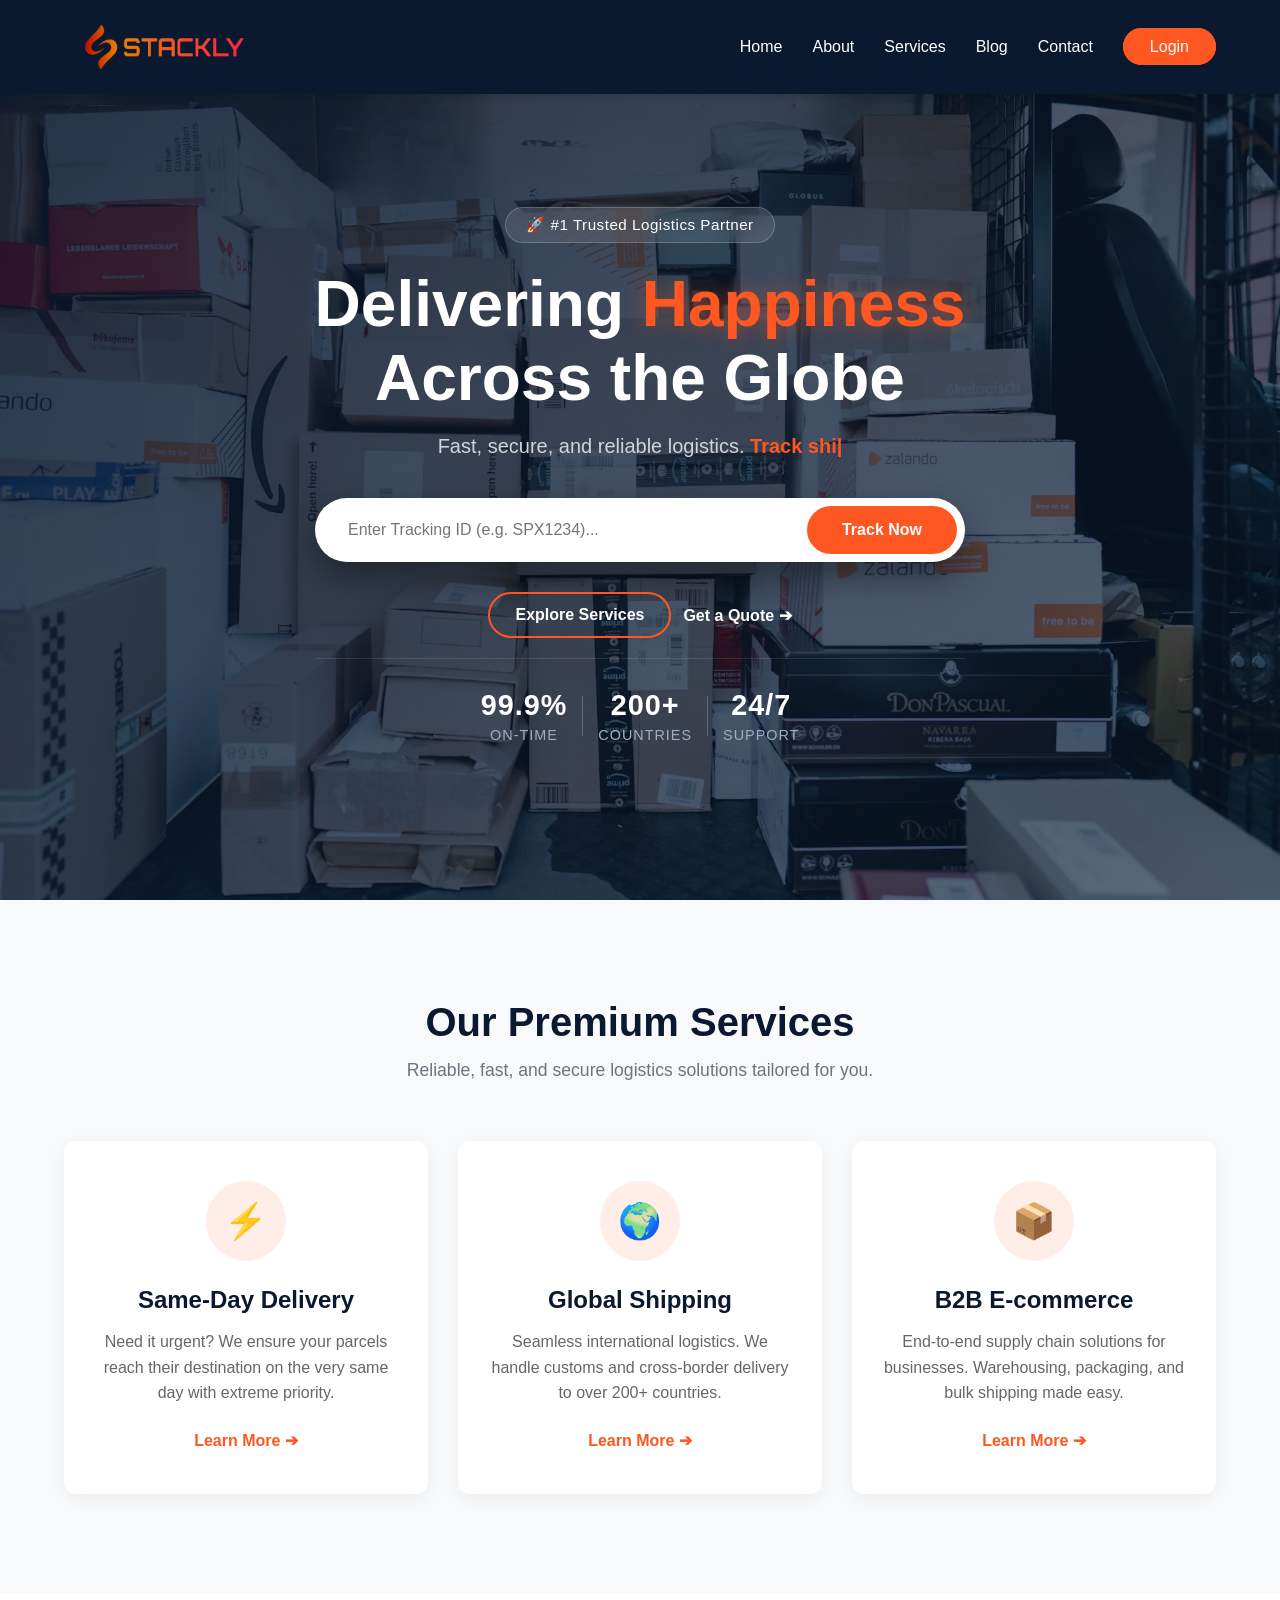
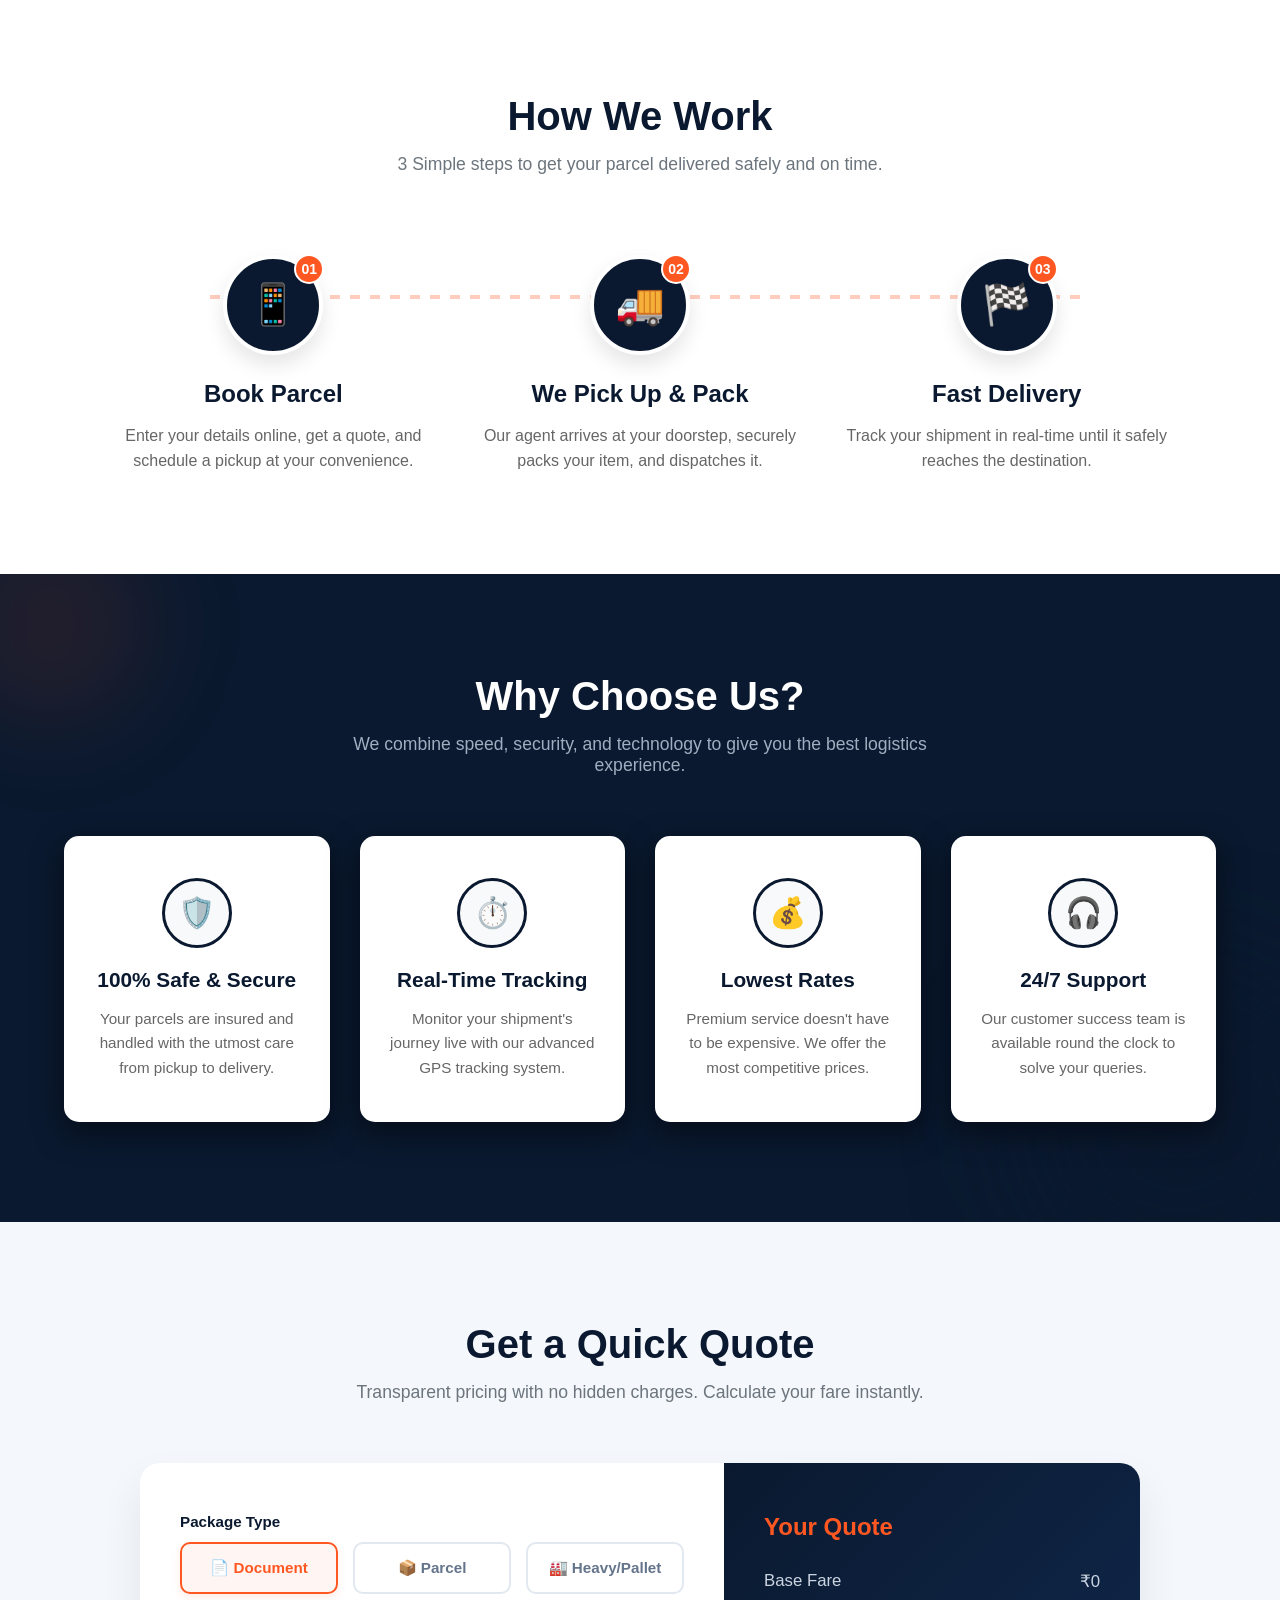
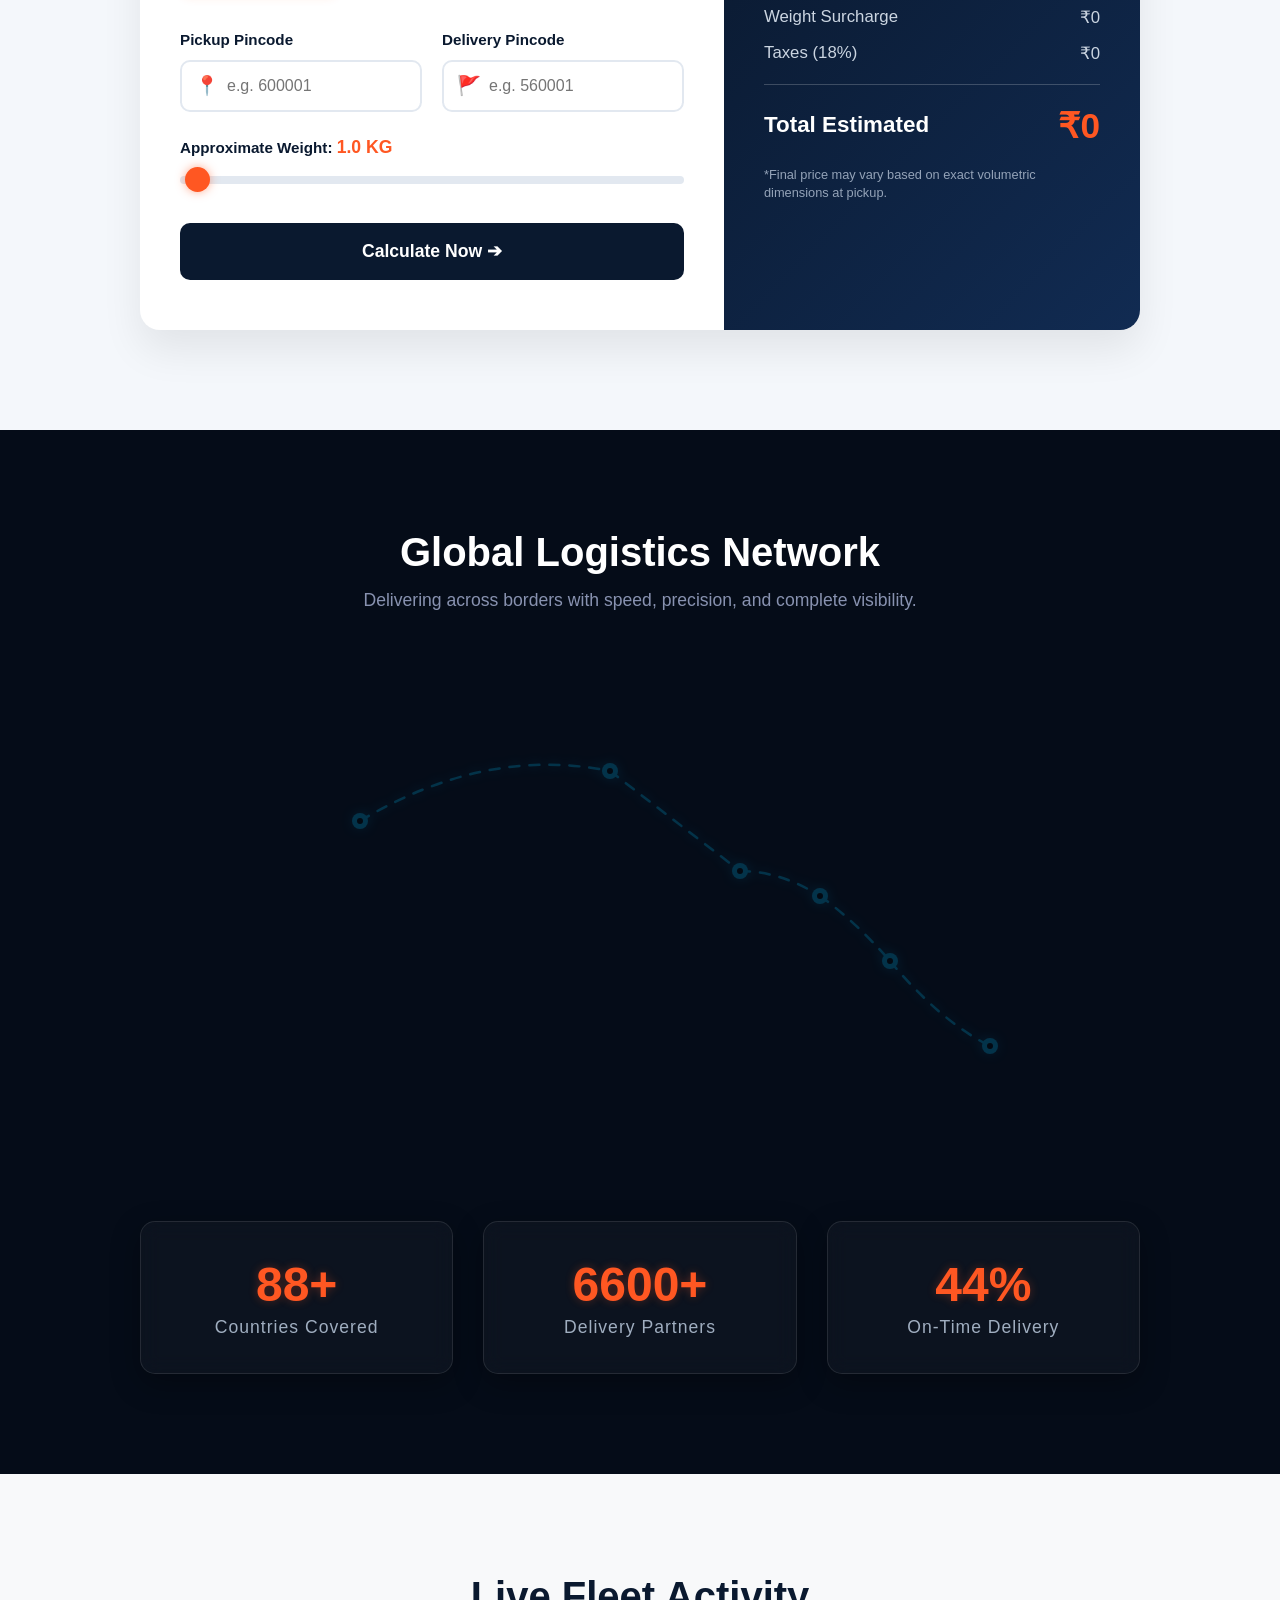
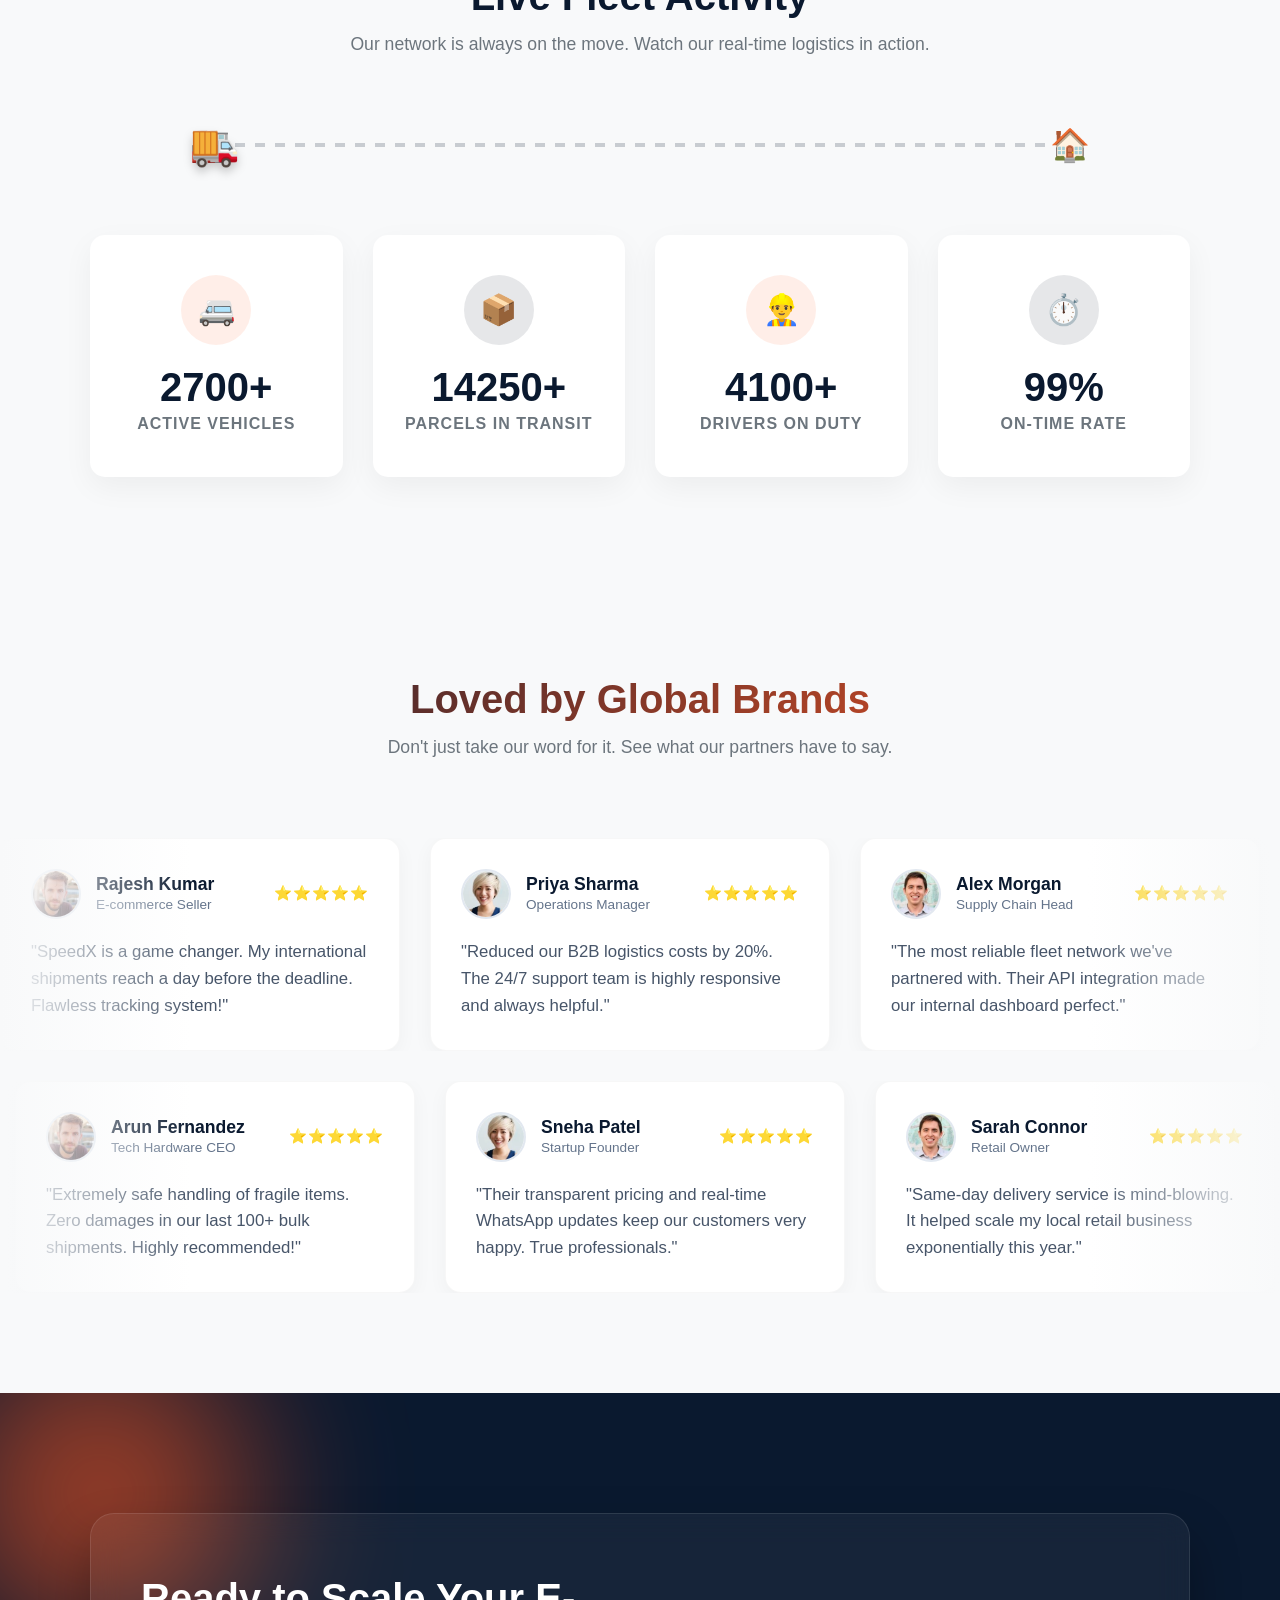
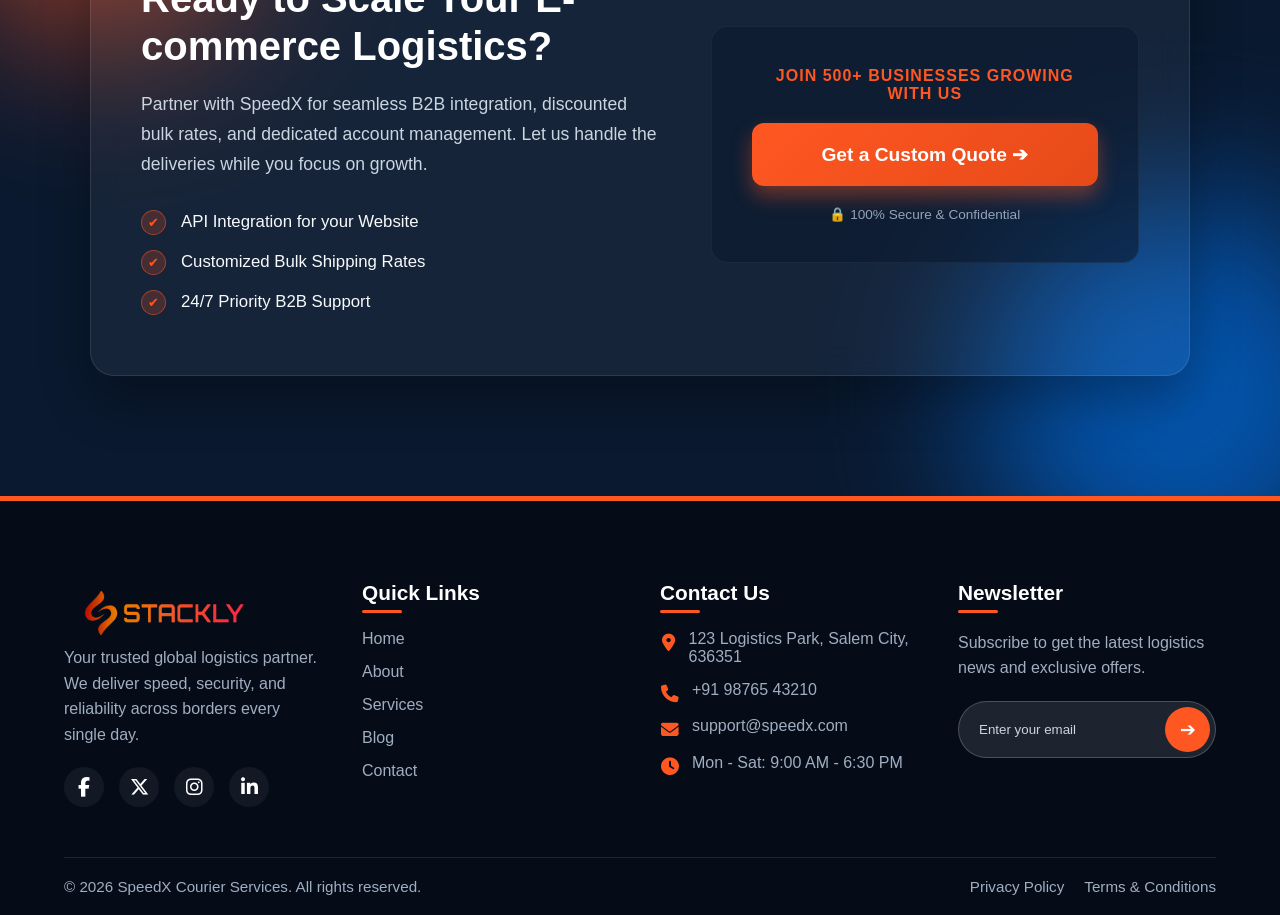
==== commit feb2ca72: "Courier services" ====
--- a/index.html
+++ b/index.html
@@ -113,9 +113,7 @@
     </div>
   </section>
 
-  <!-- ===============================
-       How We Work (The Process) Section
-  =============================== -->
+  
   <section id="process" class="process-section">
 
 
@@ -197,9 +195,7 @@
     </div>
   </section>
 
-  <!-- ===============================
-       Advanced Shipping Fare Estimator
-  =============================== -->
+  
   <section id="estimator" class="estimator-section">
     <div class="container">
 
@@ -304,9 +300,7 @@
     </div>
   </section>
 
-  <!-- ===============================
-       Global Reach (Premium Command Center)
-  =============================== -->
+  
   <section id="reach" class="reach-section-dark">
     <div class="container">
 
@@ -638,9 +632,7 @@
     </div>
   </section>
 
-  <!-- ===============================
-       Footer Section
-  =============================== -->
+ 
   <footer class="footer-section">
     <div class="container">
 
@@ -719,9 +711,7 @@
 
 
   <script>
-    /* ===============================
-   Typewriter Effect Logic
-=============================== */
+  
     const phrases = ["Track shipments in real-time.", "Lowest shipping rates guaranteed.", "Safe, secure, and on time."];
     let i = 0;
     let j = 0;
@@ -748,7 +738,7 @@
 
           if (j == phrases[i].length) {
             isDeleting = true;
-            setTimeout(loop, 1500); // Wait before deleting
+            setTimeout(loop, 1500); 
             return;
           }
 
@@ -756,7 +746,7 @@
             currentPhrase = [];
             isDeleting = false;
             i++;
-            if (i == phrases.length) { i = 0; } // Loop back to first phrase
+            if (i == phrases.length) { i = 0; } 
           }
         }
         const speed = isDeleting ? 50 : 100;
@@ -766,7 +756,7 @@
 
 
     document.addEventListener("DOMContentLoaded", function () {
-      setTimeout(loop, 1500); // Delay start slightly
+      setTimeout(loop, 1500); 
     });
 
 
@@ -794,13 +784,13 @@
         if (trackingId === '') {
           trackMessage.textContent = '⚠️ Please enter a Tracking ID!';
           trackMessage.classList.add('show', 'msg-error');
-          trackContainer.classList.add('shake-anim'); // Box shake aagum
+          trackContainer.classList.add('shake-anim'); 
         }
 
         else if (trackingId.length < 6) {
           trackMessage.textContent = '⚠️ Tracking ID must be at least 6 characters long!';
           trackMessage.classList.add('show', 'msg-error');
-          trackContainer.classList.add('shake-anim'); // Box shake aagum
+          trackContainer.classList.add('shake-anim'); 
         }
 
         else {
@@ -816,16 +806,14 @@
           setTimeout(() => {
             trackBtn.textContent = 'Track Now';
             trackBtn.style.opacity = '1';
-            trackInput.value = ''; // clear input field
-            trackMessage.classList.remove('show'); // hide message
+            trackInput.value = '';
+            trackMessage.classList.remove('show'); 
           }, 3000);
         }
       });
     }
 
-    /* ===============================
-       Advanced Estimator Form Validation & Math Logic
-    =============================== */
+    
     document.addEventListener("DOMContentLoaded", () => {
       const weightSlider = document.getElementById('advWeight');
       const weightDisplay = document.getElementById('weightDisplay');
@@ -935,9 +923,7 @@
       }
     });
 
-    /* ===============================
-       Live Number Counter Animation
-    =============================== */
+   
     document.addEventListener("DOMContentLoaded", () => {
       const counters = document.querySelectorAll('.counter');
       const speed = 100; // The lower the slower
@@ -957,26 +943,24 @@
 
               if (count < target) {
                 counter.innerText = Math.ceil(count + inc);
-                setTimeout(updateCount, 20); // 20ms delay
+                setTimeout(updateCount, 20); 
               } else {
-                counter.innerText = target; // Ensure it ends exactly on target
+                counter.innerText = target; 
               }
             };
 
             updateCount();
-            observer.unobserve(counter); // Run only once
+            observer.unobserve(counter); 
           }
         });
-      }, { threshold: 0.5 }); // Trigger when 50% of the element is visible
+      }, { threshold: 0.5 }); 
 
       counters.forEach(counter => {
         counterObserver.observe(counter);
       });
     });
 
-    /* ===============================
-       Fleet Section Number Counters
-    =============================== */
+   
     document.addEventListener("DOMContentLoaded", () => {
       const fleetCounters = document.querySelectorAll('.fleet-counter');
 
@@ -1002,10 +986,10 @@
             };
 
             updateCount();
-            observer.unobserve(counter); // Stop observing once counted
+            observer.unobserve(counter);
           }
         });
-      }, { threshold: 0.5 }); // Starts when half the card is visible
+      }, { threshold: 0.5 }); 
 
       fleetCounters.forEach(counter => {
         fleetObserver.observe(counter);
--- a/style.css
+++ b/style.css
@@ -293,9 +293,7 @@
   color: #4CAF50;
 }
 
-/* ===============================
-   Mobile Responsiveness
-=============================== */
+
 @media (max-width: 768px) {
   .hero-content h1 {
     font-size: 2.5rem;
@@ -351,9 +349,7 @@
   }
 }
 
-/* ===============================
-   Premium Services Section Styling (Animated)
-=============================== */
+
 .services {
   padding: 100px 5%;
   background-color: #F8F9FA;
@@ -495,9 +491,7 @@
   letter-spacing: 2px;
 }
 
-/* ===============================
-   How We Work (Process) Styling
-=============================== */
+
 .process-section {
   padding: 100px 5%;
   background-color: #ffffff;
@@ -619,9 +613,7 @@
   animation-play-state: paused;
 }
 
-/* ===============================
-   Mobile Responsiveness for Process
-=============================== */
+
 @media (max-width: 768px) {
   .process-container {
     flex-direction: column;
@@ -668,9 +660,7 @@
   }
 }
 
-/* ===============================
-   Why Choose Us Styling (Dark Section)
-=============================== */
+
 .why-us-section {
   padding: 100px 5%;
   background-color: #0A192F;
@@ -759,9 +749,7 @@
   line-height: 1.6;
 }
 
-/* ===============================
-   Background Decorative Elements (Optional Magic)
-=============================== */
+
 .why-us-section::before {
   content: '';
   position: absolute;
@@ -788,9 +776,6 @@
   z-index: 0;
 }
 
-/* ===============================
-   Mobile Responsiveness
-=============================== */
 @media (max-width: 768px) {
   .why-us-section {
     padding: 80px 5%;
@@ -801,9 +786,6 @@
   }
 }
 
-/* ===============================
-   Advanced Estimator Section
-=============================== */
 .estimator-section {
   padding: 100px 5%;
   background-color: #F4F7FB;
@@ -1138,9 +1120,7 @@
   }
 }
 
-/* ===============================
-   Premium Global Reach (Dark Theme)
-=============================== */
+
 .reach-section-dark {
   padding: 100px 5%;
   background-color: #050c18;
@@ -1364,9 +1344,7 @@
   }
 }
 
-/* ===============================
-   Real-Time Fleet Styling
-=============================== */
+
 .fleet-section {
   padding: 100px 5%;
   background-color: #F8F9FA;
@@ -1567,9 +1545,7 @@
   }
 }
 
-/* ===============================
-   Premium Infinite Marquee Wall
-=============================== */
+
 .premium-testimonials {
   padding: 100px 0;
   background-color: #F8F9FA;
@@ -1739,9 +1715,7 @@
   }
 }
 
-/* ===============================
-   Partner With Us (B2B CTA) Styling
-=============================== */
+
 .b2b-cta-section {
   padding: 120px 5%;
   background-color: #0A192F;
--- a/Courier.css
+++ b/Courier.css
@@ -169,9 +169,7 @@
  }
 
 
- /* ===============================
-   Footer Section Styling
-=============================== */
+ 
  .footer-section {
    background-color: #050c18;
    color: #a0aec0;
@@ -373,9 +371,7 @@
    }
  }
 
- /* ===============================
-   Newsletter Validation Styles
-=============================== */
+ 
  .newsletter-msg {
    font-size: 0.85rem;
    font-weight: 600;
